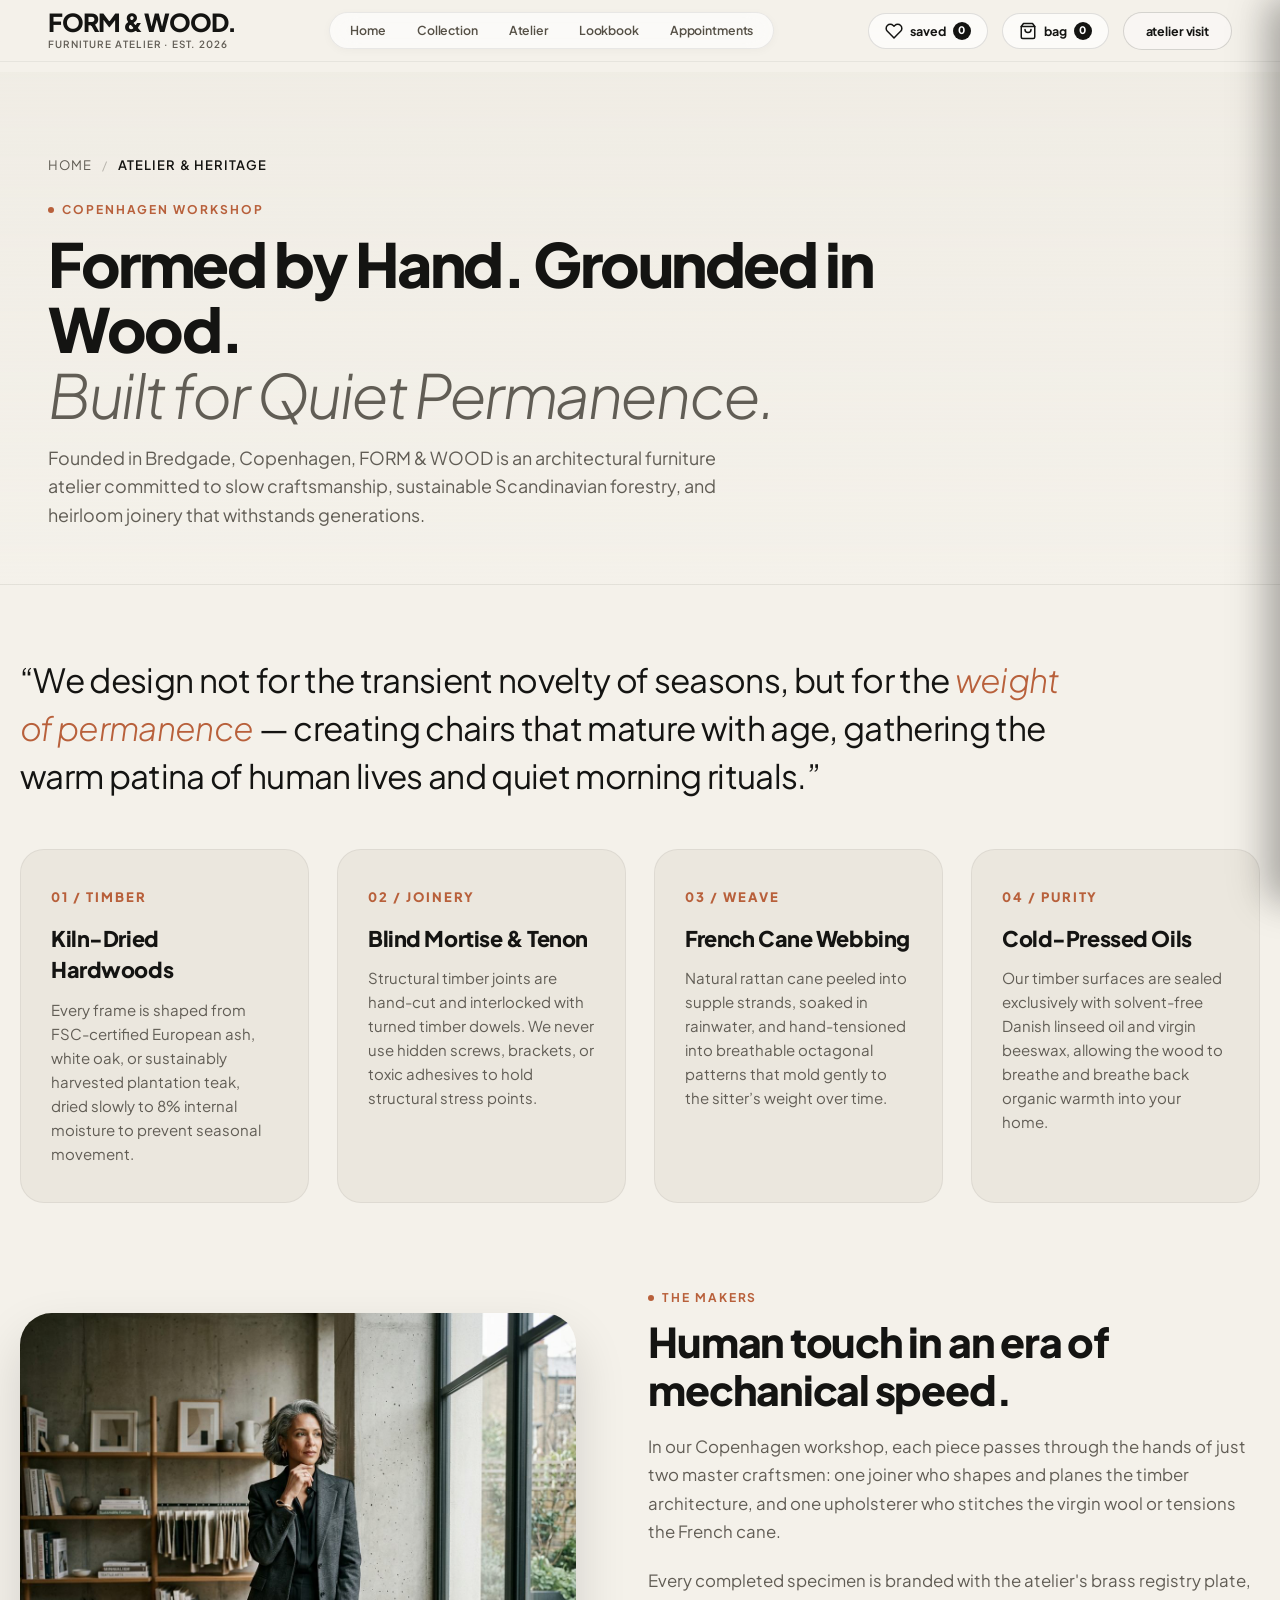
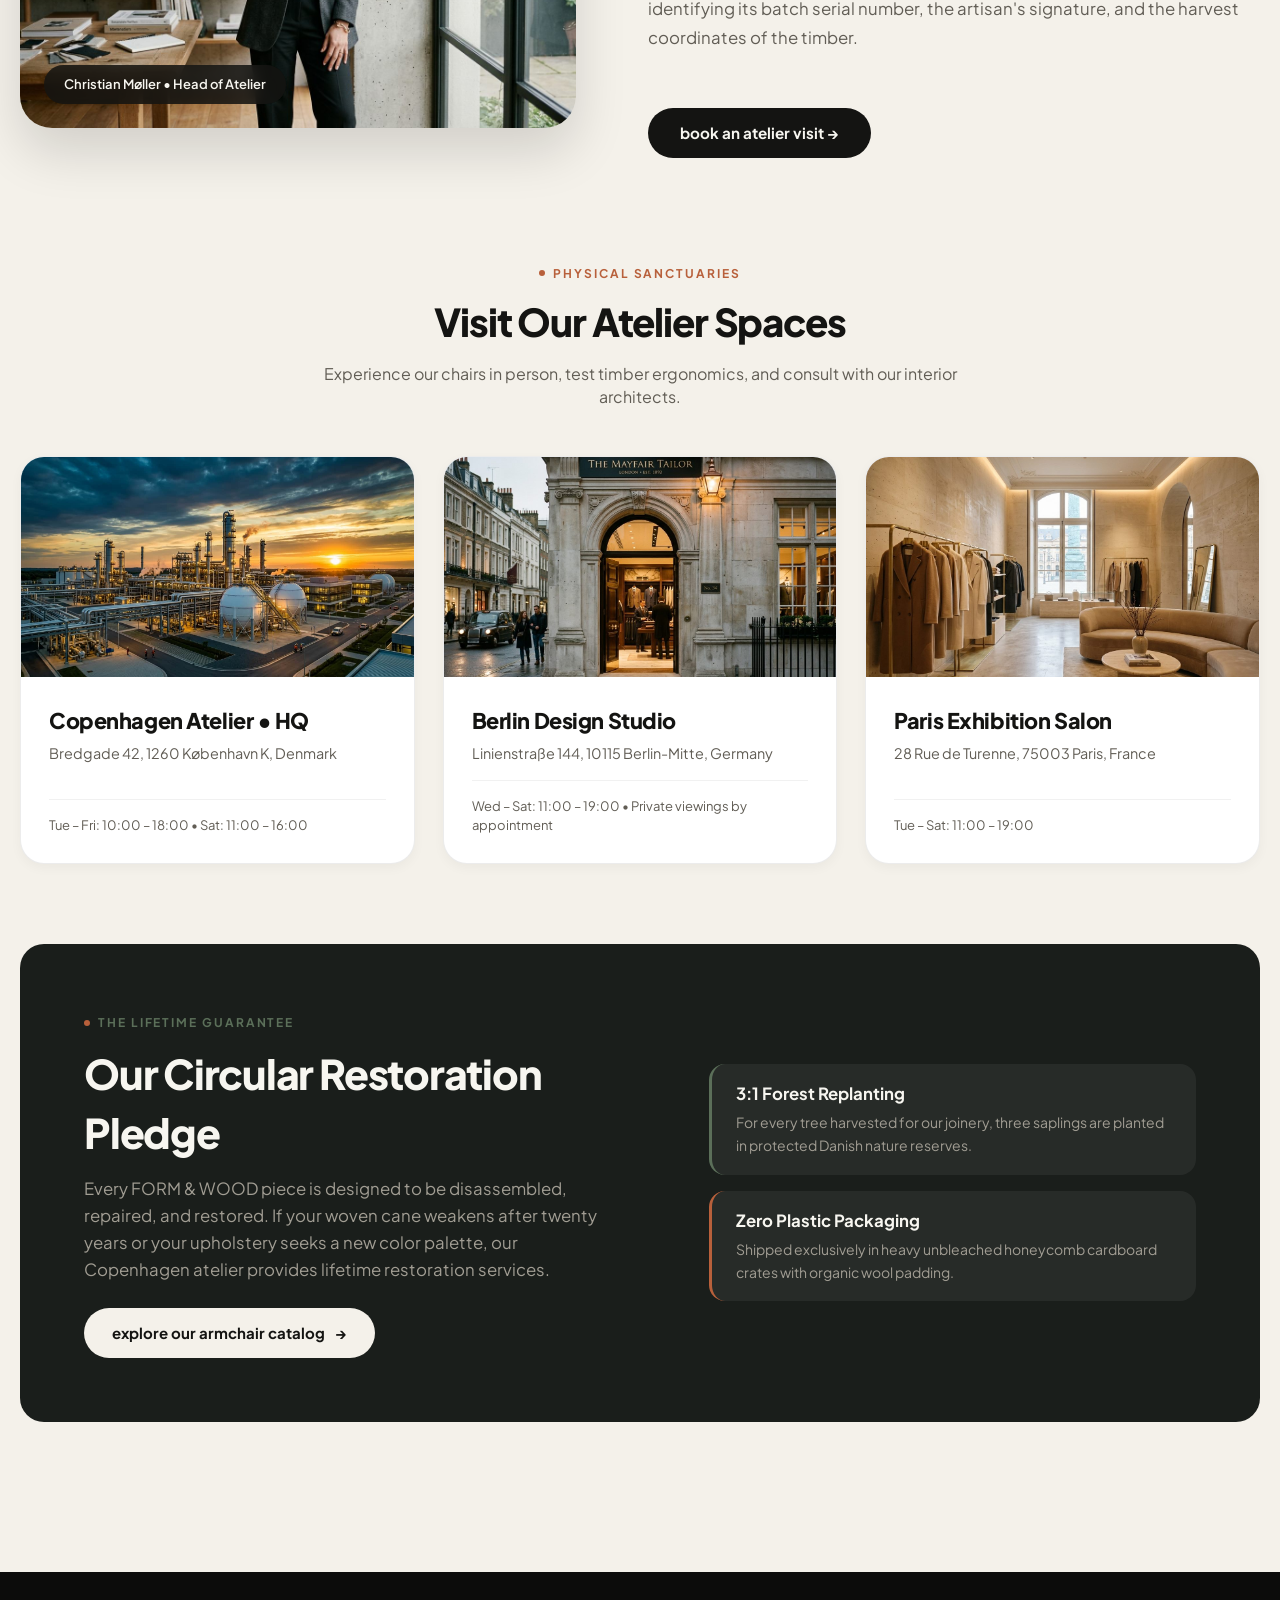
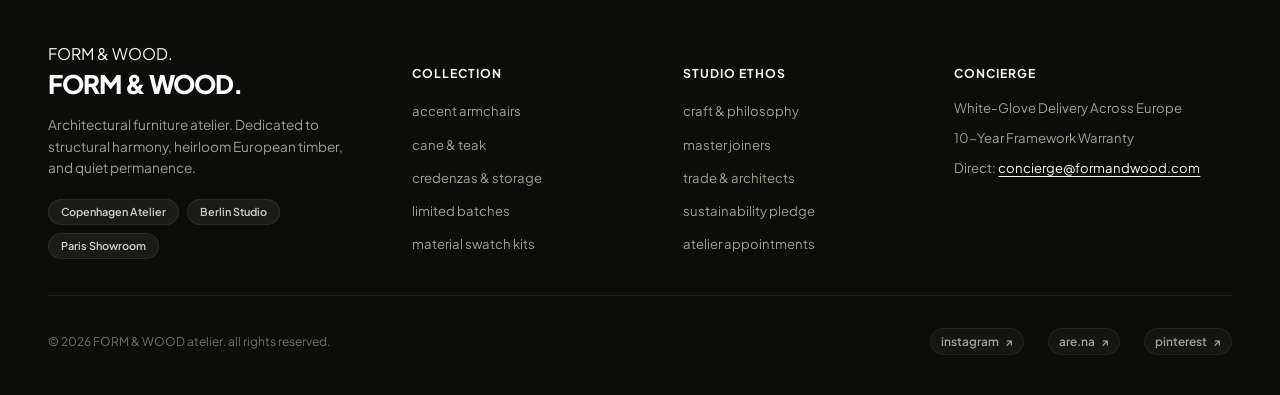
==== about.html @ 014d7651 "Build complete suite of luxury internal pages: Collection, Product detail, Atelier story, Appointmen" ====
<!DOCTYPE html>
<html lang="en">

<head>
    <meta charset="UTF-8">
    <meta name="viewport" content="width=device-width, initial-scale=1.0">
    <title>Our Atelier &amp; Craft Heritage — FORM &amp; WOOD Copenhagen</title>
    
    <meta name="title" content="Our Atelier &amp; Craft Heritage — FORM &amp; WOOD Copenhagen">
    <meta name="description"
        content="Discover the Copenhagen atelier of FORM &amp; WOOD. Heirloom-grade joinery, hand-woven French cane, and architectural seating designed for quiet permanence.">
    <link rel="canonical" href="https://formandwood.com/about.html">

    <!-- Google Fonts -->
    <link rel="preconnect" href="https://fonts.googleapis.com">
    <link rel="preconnect" href="https://fonts.gstatic.com" crossorigin>
    <link
        href="https://fonts.googleapis.com/css2?family=Plus+Jakarta+Sans:ital,wght@0,300;0,400;0,500;0,600;0,700;0,800;1,300;1,400;1,600;1,700;1,800&display=swap"
        rel="stylesheet">

    <!-- Brand Favicon -->
    <link rel="icon" type="image/svg+xml" href="assets/images/favicon.svg?v=2">

    <!-- Stylesheets -->
    <link rel="stylesheet" href="css/owl.carousel.min.css">
    <link rel="stylesheet" href="css/owl.theme.default.min.css">
    <link rel="stylesheet" href="css/style.css?v=5.3">
    <link rel="stylesheet" href="css/pages.css?v=1.0">
</head>

<body>

    <!-- 0. STICKY ATELIER NAVBAR -->
    <header class="site-header" id="header">
        <div class="container header-container">
            <nav class="navbar" aria-label="Main Navigation">
                <div class="nav-left">
                    <a href="index.html" class="brand-logo" aria-label="FORM & WOOD home">
                        <span class="logo-main">FORM &amp; WOOD.</span>
                        <span class="logo-sub">furniture atelier · est. 2026</span>
                    </a>
                </div>

                <ul class="nav-center-links" role="menubar" aria-label="Main navigation categories">
                    <li role="none"><a href="index.html" class="nav-link" role="menuitem">Home</a></li>
                    <li role="none"><a href="shop.html" class="nav-link" role="menuitem">Collection</a></li>
                    <li role="none"><a href="about.html" class="nav-link active" role="menuitem">Atelier</a></li>
                    <li role="none"><a href="index.html#vintage" class="nav-link" role="menuitem">Lookbook</a></li>
                    <li role="none"><a href="contact.html" class="nav-link" role="menuitem">Appointments</a></li>
                </ul>

                <div class="nav-actions">
                    <a href="wishlist.html" class="nav-bag-btn" id="openWishlistBtn" aria-label="Saved Wishlist" title="Saved Wishlist" style="text-decoration:none;">
                        <span class="bag-icon">
                            <svg width="18" height="18" viewBox="0 0 24 24" fill="none" stroke="currentColor"
                                stroke-width="2" stroke-linecap="round" stroke-linejoin="round">
                                <path d="M20.84 4.61a5.5 5.5 0 0 0-7.78 0L12 5.67l-1.06-1.06a5.5 5.5 0 0 0-7.78 7.78l1.06 1.06L12 21.23l7.78-7.78 1.06-1.06a5.5 5.5 0 0 0 0-7.78z"></path>
                            </svg>
                        </span>
                        <span class="bag-label">saved</span>
                        <span class="bag-count wishlist-count-badge" id="wishlistCountBadge">0</span>
                    </a>

                    <button type="button" class="nav-bag-btn" id="openCartBtn" aria-label="Open Shopping Bag">
                        <span class="bag-icon">
                            <svg width="18" height="18" viewBox="0 0 24 24" fill="none" stroke="currentColor"
                                stroke-width="2" stroke-linecap="round" stroke-linejoin="round">
                                <path d="M6 2L3 6v14a2 2 0 0 0 2 2h14a2 2 0 0 0 2-2V6l-3-4z"></path>
                                <line x1="3" y1="6" x2="21" y2="6"></line>
                                <path d="M16 10a4 4 0 0 1-8 0"></path>
                            </svg>
                        </span>
                        <span class="bag-label">bag</span>
                        <span class="bag-count" id="cartCountBadge">0</span>
                    </button>
                    <a href="contact.html" class="nav-contact-pill">atelier visit</a>
                    <button type="button" class="mobile-toggle" id="mobileMenuBtn" aria-label="Toggle navigation menu">
                        <span class="bar"></span>
                        <span class="bar"></span>
                    </button>
                </div>
            </nav>
        </div>
    </header>

    <!-- MOBILE NAVIGATION OVERLAY -->
    <div class="mobile-drawer" id="mobileDrawer">
        <div class="mobile-drawer-header">
            <span class="mobile-drawer-title">FORM &amp; WOOD.</span>
            <button type="button" class="drawer-close-btn" id="closeMobileMenuBtn" aria-label="Close menu">&times;</button>
        </div>
        <div class="mobile-drawer-body">
            <ul class="mobile-nav-list">
                <li><a href="index.html" class="mobile-nav-link">Home</a></li>
                <li><a href="shop.html" class="mobile-nav-link">The Collection</a></li>
                <li><a href="about.html" class="mobile-nav-link active">Atelier &amp; Heritage</a></li>
                <li><a href="index.html#vintage" class="mobile-nav-link">Lookbook</a></li>
                <li><a href="contact.html" class="mobile-nav-link">Appointments &amp; Concierge</a></li>
                <li><a href="cart.html" class="mobile-nav-link">Full Shopping Bag</a></li>
                <li><a href="wishlist.html" class="mobile-nav-link">Saved Pieces</a></li>
            </ul>
        </div>
    </div>

    <div class="drawer-backdrop" id="drawerBackdrop"></div>

    <!-- MAIN ABOUT CONTENT -->
    <main>
        <!-- PAGE HERO -->
        <section class="page-hero">
            <div class="container">
                <nav class="breadcrumbs" aria-label="Breadcrumb">
                    <a href="index.html">Home</a>
                    <span class="sep">/</span>
                    <span class="current">Atelier &amp; Heritage</span>
                </nav>
                <span class="page-eyebrow">Copenhagen Workshop</span>
                <h1 class="page-title">Formed by Hand. Grounded in Wood.<br><em>Built for Quiet Permanence.</em></h1>
                <p class="page-subtitle">
                    Founded in Bredgade, Copenhagen, FORM &amp; WOOD is an architectural furniture atelier committed to slow craftsmanship, sustainable Scandinavian forestry, and heirloom joinery that withstands generations.
                </p>
            </div>
        </section>

        <!-- MANIFESTO & 4 PILLARS -->
        <section class="about-manifesto-section container">
            <p class="manifesto-lead">
                &ldquo;We design not for the transient novelty of seasons, but for the <em>weight of permanence</em> &mdash; creating chairs that mature with age, gathering the warm patina of human lives and quiet morning rituals.&rdquo;
            </p>

            <div class="pillars-grid">
                <!-- Pillar 1 -->
                <div class="pillar-card">
                    <div class="pillar-number">01 / TIMBER</div>
                    <h3 class="pillar-title">Kiln-Dried Hardwoods</h3>
                    <p class="pillar-desc">
                        Every frame is shaped from FSC-certified European ash, white oak, or sustainably harvested plantation teak, dried slowly to 8% internal moisture to prevent seasonal movement.
                    </p>
                </div>

                <!-- Pillar 2 -->
                <div class="pillar-card">
                    <div class="pillar-number">02 / JOINERY</div>
                    <h3 class="pillar-title">Blind Mortise &amp; Tenon</h3>
                    <p class="pillar-desc">
                        Structural timber joints are hand-cut and interlocked with turned timber dowels. We never use hidden screws, brackets, or toxic adhesives to hold structural stress points.
                    </p>
                </div>

                <!-- Pillar 3 -->
                <div class="pillar-card">
                    <div class="pillar-number">03 / WEAVE</div>
                    <h3 class="pillar-title">French Cane Webbing</h3>
                    <p class="pillar-desc">
                        Natural rattan cane peeled into supple strands, soaked in rainwater, and hand-tensioned into breathable octagonal patterns that mold gently to the sitter’s weight over time.
                    </p>
                </div>

                <!-- Pillar 4 -->
                <div class="pillar-card">
                    <div class="pillar-number">04 / PURITY</div>
                    <h3 class="pillar-title">Cold-Pressed Oils</h3>
                    <p class="pillar-desc">
                        Our timber surfaces are sealed exclusively with solvent-free Danish linseed oil and virgin beeswax, allowing the wood to breathe and breathe back organic warmth into your home.
                    </p>
                </div>
            </div>

            <!-- ARTISAN STORY SPLIT -->
            <div class="artisan-split-section">
                <div class="artisan-media-frame">
                    <img src="assets/images/founder_portrait.jpg" alt="Master artisan examining teak armchair frame" class="artisan-img">
                    <span class="artisan-badge">Christian Møller &bull; Head of Atelier</span>
                </div>
                <div>
                    <span class="page-eyebrow">The Makers</span>
                    <h2 style="font-size: clamp(2rem, 3.2vw, 2.75rem); font-weight: 800; letter-spacing: -0.03em; margin-bottom: 20px; line-height: 1.15;">
                        Human touch in an era of mechanical speed.
                    </h2>
                    <p style="font-size: 1.05rem; line-height: 1.7; color: var(--text-muted); margin-bottom: 20px;">
                        In our Copenhagen workshop, each piece passes through the hands of just two master craftsmen: one joiner who shapes and planes the timber architecture, and one upholsterer who stitches the virgin wool or tensions the French cane.
                    </p>
                    <p style="font-size: 1.05rem; line-height: 1.7; color: var(--text-muted); margin-bottom: 32px;">
                        Every completed specimen is branded with the atelier's brass registry plate, identifying its batch serial number, the artisan's signature, and the harvest coordinates of the timber.
                    </p>
                    <a href="contact.html" class="btn-proceed-checkout" style="display:inline-block; width:auto; padding: 14px 32px;">
                        book an atelier visit &rarr;
                    </a>
                </div>
            </div>

            <!-- SHOWROOMS & STUDIOS -->
            <div style="margin-top: 100px;">
                <div style="text-align: center; max-width: 640px; margin: 0 auto 48px;">
                    <span class="page-eyebrow">Physical Sanctuaries</span>
                    <h2 style="font-size: clamp(2rem, 3vw, 2.6rem); font-weight: 800; letter-spacing: -0.03em; margin-bottom: 12px;">Visit Our Atelier Spaces</h2>
                    <p style="color: var(--text-muted); font-size: 1rem;">Experience our chairs in person, test timber ergonomics, and consult with our interior architects.</p>
                </div>

                <div class="showrooms-grid">
                    <!-- Studio 1: Copenhagen -->
                    <div class="showroom-card">
                        <div class="showroom-img-wrap">
                            <img src="assets/images/about-hero.jpg" alt="Copenhagen Atelier" class="showroom-img">
                        </div>
                        <div class="showroom-body">
                            <h3 class="showroom-city">Copenhagen Atelier &bull; HQ</h3>
                            <p class="showroom-address">Bredgade 42, 1260 København K, Denmark</p>
                            <p class="showroom-hours">Tue &ndash; Fri: 10:00 &ndash; 18:00 &bull; Sat: 11:00 &ndash; 16:00</p>
                        </div>
                    </div>

                    <!-- Studio 2: Berlin -->
                    <div class="showroom-card">
                        <div class="showroom-img-wrap">
                            <img src="assets/images/boutique_london.jpg" alt="Berlin Design Studio" class="showroom-img">
                        </div>
                        <div class="showroom-body">
                            <h3 class="showroom-city">Berlin Design Studio</h3>
                            <p class="showroom-address">Linienstraße 144, 10115 Berlin-Mitte, Germany</p>
                            <p class="showroom-hours">Wed &ndash; Sat: 11:00 &ndash; 19:00 &bull; Private viewings by appointment</p>
                        </div>
                    </div>

                    <!-- Studio 3: Paris -->
                    <div class="showroom-card">
                        <div class="showroom-img-wrap">
                            <img src="assets/images/boutique_paris.jpg" alt="Paris Showroom" class="showroom-img">
                        </div>
                        <div class="showroom-body">
                            <h3 class="showroom-city">Paris Exhibition Salon</h3>
                            <p class="showroom-address">28 Rue de Turenne, 75003 Paris, France</p>
                            <p class="showroom-hours">Tue &ndash; Sat: 11:00 &ndash; 19:00</p>
                        </div>
                    </div>
                </div>
            </div>

            <!-- SUSTAINABILITY MANIFESTO BANNER -->
            <div class="swatch-promo-banner" style="background: #1a1e1b; margin-top: 80px;">
                <div class="swatch-promo-content">
                    <span class="page-eyebrow" style="color: var(--accent-sage);">The Lifetime Guarantee</span>
                    <h3>Our Circular Restoration Pledge</h3>
                    <p>
                        Every FORM &amp; WOOD piece is designed to be disassembled, repaired, and restored. If your woven cane weakens after twenty years or your upholstery seeks a new color palette, our Copenhagen atelier provides lifetime restoration services.
                    </p>
                    <a href="shop.html" class="btn-swatch-order">
                        <span>explore our armchair catalog</span>
                        <span>&rarr;</span>
                    </a>
                </div>
                <div style="display: flex; flex-direction: column; gap: 16px;">
                    <div style="background: rgba(255,255,255,0.06); padding: 18px 24px; border-radius: var(--radius-md); border-left: 3px solid var(--accent-sage);">
                        <strong style="display:block; margin-bottom: 4px; font-size: 1.05rem;">3:1 Forest Replanting</strong>
                        <span style="color: var(--text-light-muted); font-size: 0.875rem;">For every tree harvested for our joinery, three saplings are planted in protected Danish nature reserves.</span>
                    </div>
                    <div style="background: rgba(255,255,255,0.06); padding: 18px 24px; border-radius: var(--radius-md); border-left: 3px solid var(--accent-terracotta);">
                        <strong style="display:block; margin-bottom: 4px; font-size: 1.05rem;">Zero Plastic Packaging</strong>
                        <span style="color: var(--text-light-muted); font-size: 0.875rem;">Shipped exclusively in heavy unbleached honeycomb cardboard crates with organic wool padding.</span>
                    </div>
                </div>
            </div>
        </section>
    </main>

    <!-- FOOTER -->
    <footer class="site-footer">
        <div class="container">
            <div class="footer-huge-watermark" aria-hidden="true">
                FORM &amp; WOOD.
            </div>

            <div class="footer-nav-grid">
                <div class="footer-brand-col">
                    <a href="index.html" class="footer-logo">FORM &amp; WOOD.</a>
                    <p class="footer-tagline">
                        Architectural furniture atelier. Dedicated to structural harmony, heirloom European timber, and quiet permanence.
                    </p>
                    <div class="footer-locations">
                        <span class="location-pill">Copenhagen Atelier</span>
                        <span class="location-pill">Berlin Studio</span>
                        <span class="location-pill">Paris Showroom</span>
                    </div>
                </div>

                <div class="footer-col">
                    <h4 class="footer-col-title">collection</h4>
                    <ul class="footer-links-list">
                        <li><a href="shop.html" class="footer-link">accent armchairs</a></li>
                        <li><a href="shop.html?filter=cane" class="footer-link">cane &amp; teak</a></li>
                        <li><a href="shop.html?filter=storage" class="footer-link">credenzas &amp; storage</a></li>
                        <li><a href="shop.html?filter=limited" class="footer-link">limited batches</a></li>
                        <li><a href="contact.html?type=swatch" class="footer-link">material swatch kits</a></li>
                    </ul>
                </div>

                <div class="footer-col">
                    <h4 class="footer-col-title">studio ethos</h4>
                    <ul class="footer-links-list">
                        <li><a href="about.html" class="footer-link">craft &amp; philosophy</a></li>
                        <li><a href="about.html#artisans" class="footer-link">master joiners</a></li>
                        <li><a href="contact.html" class="footer-link">trade &amp; architects</a></li>
                        <li><a href="about.html#sustainability" class="footer-link">sustainability pledge</a></li>
                        <li><a href="contact.html" class="footer-link">atelier appointments</a></li>
                    </ul>
                </div>

                <div class="footer-col">
                    <h4 class="footer-col-title">concierge</h4>
                    <ul class="footer-links-list">
                        <li class="footer-contact-item">White-Glove Delivery Across Europe</li>
                        <li class="footer-contact-item">10-Year Framework Warranty</li>
                        <li class="footer-contact-item">
                            Direct: <a href="mailto:concierge@formandwood.com" class="footer-contact-link">concierge@formandwood.com</a>
                        </li>
                    </ul>
                </div>
            </div>

            <div class="footer-bottom-row">
                <span class="footer-copy">
                    &copy; 2026 FORM &amp; WOOD atelier. all rights reserved.
                </span>
                <ul class="footer-social-links">
                    <li><a href="https://instagram.com" target="_blank" rel="noopener noreferrer" class="social-link"><span>instagram</span> &nearr;</a></li>
                    <li><a href="https://are.na" target="_blank" rel="noopener noreferrer" class="social-link"><span>are.na</span> &nearr;</a></li>
                    <li><a href="https://pinterest.com" target="_blank" rel="noopener noreferrer" class="social-link"><span>pinterest</span> &nearr;</a></li>
                </ul>
            </div>
        </div>
    </footer>

    <!-- SLIDE-OUT CART DRAWER -->
    <aside class="cart-drawer" id="cartDrawer" aria-label="Shopping Bag">
        <div class="cart-drawer-header">
            <div class="cart-drawer-title-wrap">
                <span class="cart-drawer-title">atelier bag</span>
                <span class="cart-drawer-count" id="cartDrawerItemCount">(0 items)</span>
            </div>
            <button type="button" class="cart-close-btn" id="closeCartBtn" aria-label="Close cart">&times;</button>
        </div>

        <div class="cart-items-wrap">
            <div class="cart-items" id="cartItemsContainer"></div>
        </div>

        <div class="cart-drawer-footer" id="cartDrawerFooter" style="display: none;">
            <div class="cart-subtotal-row">
                <span>subtotal</span>
                <span class="cart-subtotal-price" id="cartSubtotalPrice">&euro;0</span>
            </div>
            <p class="cart-shipping-notice">inclusive of white-glove packaging &bull; vat included</p>
            <div style="display: flex; gap: 10px; margin-top: 14px;">
                <a href="cart.html" class="btn-shop-empty" style="flex:1; text-align:center; padding: 14px; text-decoration:none; background:rgba(20,20,18,0.06); color:var(--text-dark); border-radius:var(--radius-pill); font-weight:700;">view bag</a>
                <button type="button" class="btn-checkout" id="checkoutBtn" style="flex:1.8;">proceed to checkout &rarr;</button>
            </div>
        </div>
    </aside>

    <!-- TOAST NOTIFICATION CONTAINER -->
    <div class="toast-container" id="toastContainer" aria-live="polite"></div>

    <!-- Scripts -->
    <script src="js/jquery.min.js"></script>
    <script src="js/app.js?v=4.0"></script>
</body>

</html>
---- css/style.css ----
@import url('https://fonts.googleapis.com/css2?family=Plus+Jakarta+Sans:ital,wght@0,300;0,400;0,500;0,600;0,700;0,800;1,300;1,400;1,600;1,700;1,800&display=swap');

:root {
  /* Editorial Atelier Palette */
  --bg-cream: #f4f1ea;
  --bg-cream-subtle: #eae6dd;
  --bg-cream-card: #ebe7de;
  --bg-card: #dfdbd1;
  --bg-card-hover: #d5d0c4;
  --bg-dark: #141412;
  --bg-dark-card: #1e1e1b;
  --bg-footer: #0c0c0b;
  
  --text-dark: #141412;
  --text-muted: #615d55;
  --text-light: #f7f6f0;
  --text-light-muted: #a19d93;

  --accent-terracotta: #b8603b;
  --accent-sage: #5b6f59;
  --accent-amber: #e0987a;
  --accent-stripes: #544f43;

  --font-main: 'Plus Jakarta Sans', -apple-system, BlinkMacSystemFont, 'Segoe UI', Roboto, sans-serif;
  --font-editorial: var(--font-main);
  --font-display: var(--font-main);

  --radius-pill: 999px;
  --radius-xl: 32px;
  --radius-lg: 24px;
  --radius-md: 16px;
  --radius-sm: 10px;

  --shadow-sm: 0 4px 12px rgba(0, 0, 0, 0.04);
  --shadow-md: 0 12px 28px rgba(0, 0, 0, 0.08);
  --shadow-lg: 0 24px 52px rgba(0, 0, 0, 0.14);
  --shadow-dark: 0 24px 60px rgba(0, 0, 0, 0.6);

  --transition: all 0.35s cubic-bezier(0.2, 0.8, 0.2, 1);
  --transition-fast: all 0.2s ease;
  --container-max-width: 1240px;
}

* {
  box-sizing: border-box;
  margin: 0;
  padding: 0;
}

html {
  scroll-behavior: smooth;
  font-size: 16px;
  background-color: var(--bg-cream);
  overflow-x: hidden;
}

body {
  background-color: var(--bg-cream);
  font-family: var(--font-main);
  color: var(--text-dark);
  line-height: 1.45;
  width: 100%;
  overflow-x: clip;
  padding-top: clamp(62px, 8vh, 74px);
  -webkit-font-smoothing: antialiased;
  -moz-osx-font-smoothing: grayscale;
}

section[id],
main,
div[id] {
  scroll-margin-top: clamp(72px, 9vh, 92px);
}

em {
  font-family: inherit;
  font-style: italic;
  font-weight: inherit;
}

/* =========================================
   CONTAINER
========================================= */
.container {
  width: 100%;
  max-width: var(--container-max-width);
  margin-left: auto;
  margin-right: auto;
  padding-left: clamp(16px, 3.5vw, 28px);
  padding-right: clamp(16px, 3.5vw, 28px);
}

/* =========================================
   0. FIXED ATELIER NAVBAR
========================================= */
.site-header {
  position: fixed;
  top: 0;
  left: 0;
  right: 0;
  width: 100%;
  z-index: 120;
  background: rgba(244, 241, 234, 0.88);
  backdrop-filter: blur(16px);
  -webkit-backdrop-filter: blur(16px);
  border-bottom: 1px solid rgba(20, 20, 18, 0.06);
  transition: all 0.3s cubic-bezier(0.2, 0.8, 0.2, 1);
}

.site-header.scrolled {
  background: rgba(247, 244, 238, 0.96);
  backdrop-filter: blur(20px);
  -webkit-backdrop-filter: blur(20px);
  border-bottom: 1px solid rgba(20, 20, 18, 0.1);
  box-shadow: 0 10px 30px rgba(20, 20, 18, 0.08);
}

.site-header.scrolled .header-container {
  padding-top: 7px;
  padding-bottom: 7px;
}

.header-container {
  padding-top: 10px;
  padding-bottom: 10px;
  transition: padding 0.3s ease;
}

.navbar {
  display: flex;
  justify-content: space-between;
  align-items: center;
}

.nav-left {
  display: flex;
  align-items: center;
}

.brand-logo {
  display: flex;
  flex-direction: column;
  text-decoration: none;
  color: var(--text-dark);
}

.logo-main {
  font-size: 1.55rem;
  font-weight: 800;
  letter-spacing: -0.05em;
  line-height: 1;
}

.logo-sub {
  font-size: 0.62rem;
  font-weight: 600;
  text-transform: uppercase;
  letter-spacing: 0.12em;
  color: var(--text-muted);
  margin-top: 2px;
}

.nav-center-links {
  display: flex;
  align-items: center;
  gap: 3px;
  list-style: none;
  background: rgba(255, 255, 255, 0.65);
  backdrop-filter: blur(14px);
  -webkit-backdrop-filter: blur(14px);
  border: 1px solid rgba(20, 20, 18, 0.08);
  border-radius: var(--radius-pill);
  padding: 4px 6px;
  box-shadow: 0 2px 10px rgba(20, 20, 18, 0.03);
  transition: all 0.3s ease;
}

.site-header.scrolled .nav-center-links {
  background: rgba(255, 255, 255, 0.85);
  border-color: rgba(20, 20, 18, 0.12);
  box-shadow: 0 4px 16px rgba(20, 20, 18, 0.05);
}

.nav-link {
  font-size: 0.77rem;
  font-weight: 600;
  color: #555046;
  text-decoration: none;
  letter-spacing: -0.01em;
  padding: 6px 14px;
  border-radius: var(--radius-pill);
  transition: all 0.22s cubic-bezier(0.2, 0.8, 0.2, 1);
  display: inline-block;
  line-height: 1.25;
  white-space: nowrap;
}

.nav-link:hover {
  color: #171614;
  background: rgba(20, 20, 18, 0.05);
}

.nav-link.active {
  color: #171614;
  background: #ffffff;
  box-shadow: 0 2px 8px rgba(20, 20, 18, 0.07);
  font-weight: 700;
}

.nav-actions {
  display: flex;
  align-items: center;
  gap: 14px;
}

.nav-bag-btn {
  display: inline-flex;
  align-items: center;
  gap: 7px;
  padding: 8px 16px;
  background: rgba(255, 255, 255, 0.65);
  border: 1px solid rgba(20, 20, 18, 0.12);
  border-radius: var(--radius-pill);
  font-family: inherit;
  font-size: 0.78rem;
  font-weight: 700;
  color: var(--text-dark);
  cursor: pointer;
  transition: var(--transition-fast);
}

.nav-bag-btn:hover {
  background: #ffffff;
  border-color: var(--text-dark);
  transform: translateY(-1px);
}

.bag-icon {
  display: flex;
  align-items: center;
}

.bag-count {
  background-color: var(--text-dark);
  color: #ffffff;
  font-size: 0.65rem;
  font-weight: 800;
  width: 18px;
  height: 18px;
  border-radius: 50%;
  display: inline-flex;
  align-items: center;
  justify-content: center;
  text-align: center;
  line-height: 1;
  padding-bottom: 1px; /* Optical balance for Plus Jakarta Sans font baseline */
  box-sizing: border-box;
}

.nav-contact-pill {
  font-size: 0.78rem;
  font-weight: 700;
  color: var(--text-dark);
  text-decoration: none;
  letter-spacing: -0.01em;
  padding: 9px 22px;
  border-radius: var(--radius-pill);
  border: 1px solid rgba(20, 20, 18, 0.16);
  background-color: rgba(255, 255, 255, 0.4);
  transition: var(--transition);
}

.nav-contact-pill:hover {
  background-color: var(--text-dark);
  color: #ffffff;
  border-color: var(--text-dark);
  transform: translateY(-1px);
  box-shadow: 0 4px 12px rgba(0, 0, 0, 0.1);
}

.mobile-toggle {
  display: none;
  flex-direction: column;
  justify-content: center;
  gap: 5px;
  width: 38px;
  height: 38px;
  background: transparent;
  border: 1px solid rgba(20, 20, 18, 0.15);
  border-radius: 50%;
  padding: 9px;
  cursor: pointer;
}

.mobile-toggle .bar {
  display: block;
  width: 100%;
  height: 2px;
  background-color: var(--text-dark);
  border-radius: 2px;
  transition: var(--transition-fast);
}

/* =========================================
   MOBILE DRAWER & BACKDROP
========================================= */
.drawer-backdrop {
  position: fixed;
  inset: 0;
  background: rgba(12, 12, 11, 0.58);
  -webkit-backdrop-filter: blur(4px);
  backdrop-filter: blur(4px);
  z-index: 190;
  opacity: 0;
  pointer-events: none;
  transition: opacity 0.3s ease;
  transform: translateZ(0);
}

@media (max-width: 992px) {
  .drawer-backdrop {
    /* Prevents Chromium mobile edge-mirroring reflection bug */
    -webkit-backdrop-filter: none;
    backdrop-filter: none;
    background: rgba(12, 12, 11, 0.65);
  }
}

.drawer-backdrop.active {
  opacity: 1;
  pointer-events: auto;
}

.mobile-drawer {
  position: fixed;
  top: 0;
  right: 0;
  width: min(320px, 86vw);
  height: 100%;
  background: var(--bg-cream);
  z-index: 200;
  padding: 32px 28px;
  display: flex;
  flex-direction: column;
  justify-content: space-between;
  box-shadow: -10px 0 30px rgba(0, 0, 0, 0.15);
  transform: translateX(100%);
  transition: transform 0.4s cubic-bezier(0.2, 0.8, 0.2, 1);
}

.mobile-drawer.open {
  transform: translateX(0);
}

.mobile-drawer-header {
  display: flex;
  justify-content: space-between;
  align-items: center;
  margin-bottom: 32px;
}

.mobile-drawer-title {
  font-size: 1.4rem;
  font-weight: 800;
  letter-spacing: -0.04em;
}

.drawer-close-btn {
  background: none;
  border: none;
  font-size: 2rem;
  line-height: 1;
  cursor: pointer;
  color: var(--text-dark);
}

.mobile-nav-list {
  list-style: none;
  display: flex;
  flex-direction: column;
  gap: 18px;
}

.mobile-nav-link {
  font-size: 1.15rem;
  font-weight: 700;
  color: var(--text-dark);
  text-decoration: none;
  letter-spacing: -0.02em;
}

.mobile-drawer-footer {
  font-size: 0.76rem;
  color: var(--text-muted);
  display: flex;
  flex-direction: column;
  gap: 6px;
  border-top: 1px solid rgba(20, 20, 18, 0.1);
  padding-top: 20px;
}

.mobile-drawer-footer a {
  color: var(--text-dark);
  font-weight: 600;
  text-decoration: none;
}

/* =========================================
/* =========================================
   1. HERO SECTION (EDITORIAL ATELIER WORKSHOP)
========================================= */
.hero-section {
  background-color: var(--bg-cream);
  width: 100%;
  min-height: calc(100vh - 60px);
  min-height: calc(100dvh - 60px);
  display: flex;
  flex-direction: column;
  justify-content: center;
  padding-top: clamp(16px, 2.5vh, 36px);
  padding-bottom: clamp(20px, 3vh, 40px);
  position: relative;
  overflow: hidden;
  box-sizing: border-box;
}

.hero-section > .container {
  width: 100%;
  position: relative;
  display: flex;
  flex-direction: column;
}

/* Background Giant Typography Layer */
.hero-editorial-brand {
  width: 100%;
  position: relative;
  z-index: 1;
  user-select: none;
  display: flex;
  flex-direction: column;
}

.hero-giant-word {
  font-family: var(--font-main);
  font-size: clamp(3.8rem, 11.5vw, 10.4rem);
  letter-spacing: -0.055em;
  line-height: 0.88;
  color: #141412;
  margin: 0;
  padding: 0;
  white-space: nowrap;
  text-transform: uppercase;
}

.hero-giant-word .brand-light {
  font-weight: 700;
  color: #141412;
  letter-spacing: -0.045em;
}

.hero-giant-word .brand-amp {
  font-weight: 700;
  color: #141412;
  font-size: 0.88em;
  letter-spacing: -0.02em;
}

.hero-giant-word .brand-bold {
  font-weight: 800;
  color: #141412;
  letter-spacing: -0.055em;
}

.hero-giant-sub {
  font-family: var(--font-main);
  font-size: clamp(0.95rem, 1.8vw, 1.75rem);
  font-weight: 600;
  letter-spacing: -0.02em;
  color: #1a1916;
  align-self: flex-end;
  text-align: right;
  line-height: 1;
  margin-top: clamp(4px, 0.9vw, 10px);
  margin-right: clamp(14px, 3.5vw, 56px);
}

/* Foreground Stage Composition */
.hero-editorial-stage {
  position: relative;
  width: 100%;
  z-index: 2;
  margin-top: clamp(-70px, -7vw, -125px);
  display: flex;
  justify-content: space-between;
  align-items: flex-end;
  gap: clamp(16px, 2.5vw, 36px);
}

/* Left Column: Manifesto Copy & Primary Catalog Pill CTA */
.hero-manifesto-col {
  flex: 0 0 clamp(260px, 26vw, 330px);
  display: flex;
  flex-direction: column;
  gap: clamp(14px, 2vh, 22px);
  align-items: flex-start;
  z-index: 4;
  padding-bottom: 0;
}

.hero-manifesto-badge {
  display: inline-flex;
  align-items: center;
  gap: 8px;
  background: rgba(20, 20, 18, 0.05);
  border: 1px solid rgba(20, 20, 18, 0.08);
  padding: 5px 12px;
  border-radius: var(--radius-pill);
  font-size: 0.68rem;
  font-weight: 700;
  letter-spacing: 0.08em;
  text-transform: uppercase;
  color: #4a4539;
}

.hero-manifesto-badge .badge-dot {
  width: 6px;
  height: 6px;
  border-radius: 50%;
  background-color: var(--accent-terracotta);
}

.hero-manifesto-text {
  font-size: clamp(0.85rem, 0.98vw, 0.94rem);
  line-height: 1.62;
  color: #38342c;
  font-weight: 500;
  letter-spacing: -0.01em;
}

.hero-cta-row {
  display: flex;
  align-items: center;
  gap: 12px;
  flex-wrap: wrap;
}

.hero-pill-cta {
  background-color: #171614;
  color: #ffffff;
  padding: 13px 30px;
  border-radius: var(--radius-pill);
  font-size: 0.84rem;
  font-weight: 700;
  letter-spacing: -0.01em;
  text-decoration: none;
  display: inline-flex;
  align-items: center;
  gap: 8px;
  justify-content: center;
  transition: var(--transition);
  box-shadow: 0 10px 24px rgba(23, 22, 20, 0.18);
}

.hero-pill-cta .cta-arrow {
  transition: transform 0.25s ease;
}

.hero-pill-cta:hover {
  background-color: #2b2a26;
  color: #ffffff;
  transform: translateY(-2px);
  box-shadow: 0 16px 32px rgba(23, 22, 20, 0.28);
}

.hero-pill-cta:hover .cta-arrow {
  transform: translateX(4px);
}

/* Creative Blueprint Mode Toggle Button */
.hero-blueprint-toggle {
  background: rgba(255, 255, 255, 0.85);
  backdrop-filter: blur(12px);
  -webkit-backdrop-filter: blur(12px);
  border: 1px solid rgba(20, 20, 18, 0.12);
  border-radius: var(--radius-pill);
  padding: 11px 18px;
  display: inline-flex;
  align-items: center;
  gap: 8px;
  font-family: var(--font-main);
  font-size: 0.78rem;
  font-weight: 700;
  letter-spacing: -0.01em;
  color: #2b2823;
  cursor: pointer;
  transition: all 0.25s cubic-bezier(0.2, 0.8, 0.2, 1);
  user-select: none;
}

.hero-blueprint-toggle .spec-icon {
  stroke: var(--accent-terracotta);
  transition: transform 0.3s ease;
}

.hero-blueprint-toggle:hover {
  background: #ffffff;
  color: #141412;
  border-color: #141412;
  transform: translateY(-2px);
  box-shadow: 0 8px 20px rgba(0, 0, 0, 0.08);
}

.hero-blueprint-toggle:hover .spec-icon {
  transform: rotate(45deg);
}

.hero-blueprint-toggle.active {
  background: #171614;
  color: #ffffff;
  border-color: #171614;
  box-shadow: 0 10px 24px rgba(23, 22, 20, 0.22);
}

.hero-blueprint-toggle.active .spec-icon {
  stroke: #dcb065;
  transform: rotate(45deg);
}

/* Center Column: Focal Chair Stage Overlapping Giant Headline */
.hero-chair-stage {
  flex: 1 1 auto;
  max-width: clamp(460px, 47vw, 640px);
  display: flex;
  flex-direction: column;
  align-items: center;
  position: relative;
  z-index: 5;
  margin: 0 auto;
  margin-bottom: 0;
}

/* Interactive 3D Canvas / Frame */
.hero-chair-canvas {
  position: relative;
  display: flex;
  align-items: center;
  justify-content: center;
  width: 100%;
  transform-style: preserve-3d;
  transition: transform 0.25s cubic-bezier(0.2, 0.8, 0.2, 1);
  will-change: transform;
}

.hero-featured-image {
  width: 100%;
  height: auto;
  max-height: clamp(390px, 58vh, 570px);
  object-fit: contain;
  display: block;
  position: relative;
  z-index: 2;
  transition: transform 0.6s cubic-bezier(0.2, 0.8, 0.2, 1);
  filter: drop-shadow(0 26px 32px rgba(18, 15, 11, 0.22)) drop-shadow(0 8px 12px rgba(18, 15, 11, 0.12)) contrast(1.02);
}

.hero-chair-canvas:hover .hero-featured-image {
  transform: scale(1.015) translateY(-3px);
}

/* Chair finish tonal transitions */
.hero-featured-image.finish-teak {
  filter: drop-shadow(0 26px 32px rgba(18, 15, 11, 0.22)) drop-shadow(0 8px 12px rgba(18, 15, 11, 0.12)) contrast(1.02);
}

.hero-featured-image.finish-walnut {
  filter: drop-shadow(0 26px 32px rgba(18, 15, 11, 0.24)) drop-shadow(0 8px 12px rgba(18, 15, 11, 0.14)) sepia(0.24) hue-rotate(-12deg) brightness(0.9) contrast(1.1);
}

.hero-featured-image.finish-oak {
  filter: drop-shadow(0 26px 32px rgba(18, 15, 11, 0.22)) drop-shadow(0 8px 12px rgba(18, 15, 11, 0.12)) brightness(1.08) saturate(0.88) sepia(0.08) contrast(1.03);
}

/* Creative Feature 1: Craft Anatomy Hotspots */
.hero-hotspots-layer {
  position: absolute;
  top: 0;
  left: 0;
  width: 100%;
  height: 100%;
  pointer-events: none;
  z-index: 10;
  transition: opacity 0.35s ease, visibility 0.35s ease;
}

.hero-hotspot {
  position: absolute;
  pointer-events: auto;
  cursor: pointer;
  z-index: 12;
  transform: translate(-50%, -50%);
  outline: none;
}

.hotspot-backrest {
  top: 26%;
  left: 45%;
}

.hotspot-armrest {
  top: 50%;
  left: 65%;
}

.hotspot-leg {
  top: 72%;
  left: 31%;
}

.hotspot-dot {
  width: 26px;
  height: 26px;
  border-radius: 50%;
  background: #171614;
  color: #ffffff;
  font-size: 0.68rem;
  display: flex;
  align-items: center;
  justify-content: center;
  box-shadow: 0 4px 14px rgba(0, 0, 0, 0.28);
  transition: transform 0.25s ease, background 0.25s ease;
  position: relative;
  z-index: 2;
  user-select: none;
}

.hotspot-pulse {
  position: absolute;
  top: 50%;
  left: 50%;
  transform: translate(-50%, -50%);
  width: 38px;
  height: 38px;
  border-radius: 50%;
  background: rgba(184, 96, 59, 0.35);
  animation: hotspotPulse 2.4s ease-out infinite;
  z-index: 1;
}

@keyframes hotspotPulse {
  0% { transform: translate(-50%, -50%) scale(0.6); opacity: 0.95; }
  100% { transform: translate(-50%, -50%) scale(1.6); opacity: 0; }
}

.hero-hotspot:hover .hotspot-dot,
.hero-hotspot:focus .hotspot-dot,
.hero-hotspot.active .hotspot-dot {
  transform: scale(1.22);
  background: var(--accent-terracotta);
}

.hotspot-card {
  position: absolute;
  bottom: calc(100% + 12px);
  left: 50%;
  transform: translateX(-50%) translateY(8px);
  width: clamp(200px, 22vw, 250px);
  background: rgba(23, 22, 20, 0.95);
  backdrop-filter: blur(14px);
  -webkit-backdrop-filter: blur(14px);
  border: 1px solid rgba(255, 255, 255, 0.16);
  border-radius: 14px;
  padding: 12px 14px;
  color: #ffffff;
  box-shadow: 0 16px 36px rgba(0, 0, 0, 0.32);
  opacity: 0;
  visibility: hidden;
  pointer-events: none;
  transition: all 0.25s cubic-bezier(0.16, 1, 0.3, 1);
  text-align: left;
  z-index: 20;
}

.hero-hotspot:hover .hotspot-card,
.hero-hotspot:focus .hotspot-card,
.hero-hotspot.active .hotspot-card {
  opacity: 1;
  visibility: visible;
  transform: translateX(-50%) translateY(0);
  pointer-events: auto;
}

.hotspot-card-badge {
  font-family: var(--font-mono, monospace);
  font-size: 0.6rem;
  font-weight: 700;
  text-transform: uppercase;
  letter-spacing: 0.08em;
  color: #dcb065;
  margin-bottom: 3px;
}

.hotspot-card-title {
  font-size: 0.85rem;
  font-weight: 700;
  letter-spacing: -0.01em;
  color: #ffffff;
  margin-bottom: 4px;
}

.hotspot-card-desc {
  font-size: 0.72rem;
  line-height: 1.45;
  color: #cfcac0;
}

/* Creative Feature 2: Architectural Blueprint Dimension Lines */
.hero-blueprint-layer {
  position: absolute;
  top: 0;
  left: 0;
  width: 100%;
  height: 100%;
  pointer-events: none;
  z-index: 11;
  opacity: 0;
  visibility: hidden;
  transition: opacity 0.35s ease, visibility 0.35s ease;
}

.hero-blueprint-layer.active {
  opacity: 1;
  visibility: visible;
}

.blueprint-line {
  position: absolute;
  display: flex;
  align-items: center;
  font-family: var(--font-mono, monospace);
  font-size: 0.68rem;
  font-weight: 700;
  color: #171614;
  letter-spacing: 0.04em;
}

.blueprint-line .line-rule {
  background: currentColor;
  position: relative;
}

.line-width {
  top: 6%;
  left: 14%;
  right: 14%;
  flex-direction: column;
  gap: 4px;
}

.line-width .line-rule {
  width: 100%;
  height: 1px;
}
.line-width .line-rule::before,
.line-width .line-rule::after {
  content: '';
  position: absolute;
  top: -4px;
  width: 1px;
  height: 9px;
  background: currentColor;
}
.line-width .line-rule::before { left: 0; }
.line-width .line-rule::after { right: 0; }

.line-height {
  top: 18%;
  bottom: 8%;
  right: 3%;
  flex-direction: row;
  gap: 6px;
}

.line-height .line-rule {
  width: 1px;
  height: 100%;
}
.line-height .line-rule::before,
.line-height .line-rule::after {
  content: '';
  position: absolute;
  left: -4px;
  width: 9px;
  height: 1px;
  background: currentColor;
}
.line-height .line-rule::before { top: 0; }
.line-height .line-rule::after { bottom: 0; }

.line-seat {
  bottom: 22%;
  left: 4%;
  flex-direction: column;
  gap: 3px;
  background: rgba(255, 255, 255, 0.88);
  backdrop-filter: blur(8px);
  padding: 3px 8px;
  border-radius: var(--radius-pill);
  border: 1px dashed rgba(20, 20, 18, 0.3);
}

.blueprint-spec-tag {
  position: absolute;
  bottom: 4%;
  left: 50%;
  transform: translateX(-50%);
  background: rgba(23, 22, 20, 0.92);
  color: #f4f1ea;
  font-family: var(--font-mono, monospace);
  font-size: 0.65rem;
  letter-spacing: 0.06em;
  padding: 4px 14px;
  border-radius: var(--radius-pill);
  box-shadow: 0 4px 14px rgba(0, 0, 0, 0.16);
  white-space: nowrap;
}

/* =========================================
   INTERACTIVE MATERIAL SWATCH BAR (HERO)
========================================= */
.hero-material-swatch-bar {
  display: flex;
  flex-direction: column;
  align-items: center;
  gap: 7px;
  margin-top: 10px;
  padding: 6px 14px 8px;
  background: rgba(255, 255, 255, 0.72);
  backdrop-filter: blur(14px);
  -webkit-backdrop-filter: blur(14px);
  border: 1px solid rgba(20, 20, 18, 0.08);
  border-radius: var(--radius-pill);
  box-shadow: 0 8px 24px rgba(20, 20, 18, 0.06);
  z-index: 6;
  max-width: 96%;
  transition: var(--transition);
}

.hero-material-swatch-bar:hover {
  background: rgba(255, 255, 255, 0.88);
  border-color: rgba(20, 20, 18, 0.14);
  box-shadow: 0 12px 28px rgba(20, 20, 18, 0.09);
}

.swatch-chips-group {
  display: flex;
  align-items: center;
  gap: 6px;
}

.swatch-chip {
  background: transparent;
  border: 1px solid transparent;
  border-radius: var(--radius-pill);
  padding: 5px 11px 5px 7px;
  display: inline-flex;
  align-items: center;
  gap: 7px;
  font-family: var(--font-main);
  font-size: 0.72rem;
  font-weight: 600;
  letter-spacing: -0.01em;
  color: #555046;
  cursor: pointer;
  transition: all 0.22s ease;
  user-select: none;
}

.swatch-chip:hover {
  color: #141412;
  background: rgba(20, 20, 18, 0.05);
}

.swatch-chip.active {
  background: #ffffff;
  color: #141412;
  font-weight: 700;
  border-color: rgba(20, 20, 18, 0.12);
  box-shadow: 0 2px 8px rgba(0, 0, 0, 0.06);
}

.swatch-dot {
  width: 12px;
  height: 12px;
  border-radius: 50%;
  display: inline-block;
  box-shadow: inset 0 0 0 1px rgba(0, 0, 0, 0.15), 0 1px 3px rgba(0, 0, 0, 0.1);
  transition: transform 0.2s ease;
}

.swatch-chip.active .swatch-dot {
  transform: scale(1.15);
  box-shadow: inset 0 0 0 1.5px #ffffff, 0 0 0 1.5px #141412;
}

.swatch-dot.dot-teak {
  background: radial-gradient(circle at 35% 35%, #dcb065, #a3752e);
}

.swatch-dot.dot-walnut {
  background: radial-gradient(circle at 35% 35%, #76533d, #422a1d);
}

.swatch-dot.dot-oak {
  background: radial-gradient(circle at 35% 35%, #f1dfbc, #c6a674);
}

.swatch-name {
  line-height: 1;
}

.swatch-live-spec {
  display: inline-flex;
  align-items: center;
  gap: 5px;
  font-size: 0.69rem;
  color: #7a7569;
  font-weight: 500;
  letter-spacing: -0.01em;
  padding: 0 4px;
}

.swatch-live-spec .spec-bullet {
  color: var(--accent-terracotta);
  font-size: 0.75rem;
  line-height: 1;
}

.swatch-live-spec .spec-desc {
  transition: opacity 0.25s ease;
}

/* Right Column: Dual Rounded Dark Action Cards (matching reference image) */
.hero-action-cards {
  flex: 0 0 auto;
  display: flex;
  align-items: stretch;
  gap: clamp(10px, 1.2vw, 15px);
  z-index: 4;
  padding-bottom: 0;
}

.hero-action-card {
  background: #171614;
  border: 1px solid rgba(255, 255, 255, 0.08);
  border-radius: 20px;
  padding: 10px 10px 13px;
  width: clamp(138px, 11.5vw, 162px);
  min-height: 175px;
  text-decoration: none;
  color: #ffffff;
  display: flex;
  flex-direction: column;
  justify-content: space-between;
  gap: 9px;
  transition: all 0.3s cubic-bezier(0.2, 0.8, 0.2, 1);
  box-shadow: 0 12px 28px rgba(0, 0, 0, 0.2);
  cursor: pointer;
  user-select: none;
}

.hero-action-card:hover {
  background: #23221e;
  border-color: rgba(217, 138, 106, 0.55);
  transform: translateY(-4px);
  box-shadow: 0 18px 38px rgba(0, 0, 0, 0.3);
}

.action-card-thumb {
  width: 100%;
  aspect-ratio: 1.15;
  border-radius: 14px;
  overflow: hidden;
  background-color: #242320;
}

.action-card-thumb img {
  width: 100%;
  height: 100%;
  object-fit: cover;
  display: block;
  transition: transform 0.5s cubic-bezier(0.2, 0.8, 0.2, 1);
}

.hero-action-card:hover .action-card-thumb img {
  transform: scale(1.08);
}

.action-card-footer {
  display: flex;
  flex-direction: column;
  gap: 3px;
  padding: 0 2px;
}

.action-card-kicker {
  font-family: var(--font-mono, monospace);
  font-size: 0.64rem;
  font-weight: 700;
  text-transform: uppercase;
  letter-spacing: 0.1em;
  color: #e0987a;
}

.action-card-title {
  font-size: 0.78rem;
  font-weight: 700;
  color: #ffffff;
  letter-spacing: -0.015em;
  line-height: 1.25;
  display: flex;
  align-items: center;
  justify-content: space-between;
  gap: 4px;
  white-space: nowrap;
  transition: color 0.2s ease;
}

.action-card-title .card-arrow {
  display: inline-block;
  font-size: 0.82rem;
  line-height: 1;
  transition: transform 0.25s cubic-bezier(0.2, 0.8, 0.2, 1);
  flex-shrink: 0;
}

.hero-action-card:hover .action-card-title .card-arrow {
  transform: translateX(3px);
}

/* =========================================
   ORGANIC SECTION SEAM (DEPRECATED)
========================================= */
.section-seam {
  display: none;
}

/* =========================================
   2. MEET THEM RIGHT NOW (SPOTLIGHT SECTION)
========================================= */
.catalog-spotlight-section {
  background-color: var(--bg-dark);
  width: 100%;
  padding-top: 72px;
  padding-bottom: 76px;
  color: var(--text-light);
  overflow: hidden;
  position: relative;
  border-top: 1px solid rgba(255, 255, 255, 0.08);
}

.spotlight-header {
  display: flex;
  justify-content: space-between;
  align-items: flex-end;
  margin-bottom: 44px;
  gap: 40px;
}

.spotlight-title-group {
  display: flex;
  flex-direction: column;
  gap: 16px;
}

.section-kicker {
  font-size: 0.74rem;
  font-weight: 700;
  text-transform: uppercase;
  letter-spacing: 0.1em;
  color: var(--accent-amber);
}

.spotlight-title {
  font-size: clamp(2.4rem, 4.6vw, 4.2rem);
  font-weight: 800;
  line-height: 1.04;
  letter-spacing: -0.04em;
  color: var(--text-light);
}

.spotlight-title em {
  color: #ece8df;
}

.spotlight-nav-controls {
  display: flex;
  align-items: center;
  gap: 12px;
}

.ctrl-btn {
  width: 44px;
  height: 44px;
  border-radius: 50%;
  border: 1px solid rgba(255, 255, 255, 0.16);
  background-color: rgba(255, 255, 255, 0.06);
  color: #edeae1;
  display: inline-flex;
  align-items: center;
  justify-content: center;
  cursor: pointer;
  transition: var(--transition);
}

.ctrl-btn:hover {
  background-color: #ffffff;
  color: var(--text-dark);
  border-color: #ffffff;
  transform: translateY(-2px);
}

.carousel-counter {
  font-size: 0.78rem;
  font-weight: 700;
  letter-spacing: 0.08em;
  color: var(--text-light-muted);
  min-width: 56px;
  text-align: center;
}

.spotlight-info-col {
  max-width: 500px;
  display: flex;
  flex-direction: column;
  gap: 16px;
}

.stripes-pattern {
  font-family: monospace;
  font-size: 1.15rem;
  letter-spacing: 0.16em;
  color: rgba(224, 152, 122, 0.45);
  user-select: none;
  overflow: hidden;
  white-space: nowrap;
  line-height: 1;
}

.spotlight-desc {
  font-size: 0.9rem;
  line-height: 1.65;
  color: #dfdbd1;
  font-weight: 400;
}

.spotlight-perks {
  display: flex;
  gap: 16px;
  flex-wrap: wrap;
}

.perk-item {
  font-size: 0.72rem;
  font-weight: 600;
  color: #d1cdc2;
}

/* CHAIR CARDS IN CAROUSEL */
.chairs-carousel.owl-carousel .owl-stage-outer {
  overflow: hidden;
  border-radius: var(--radius-lg);
  padding: 8px 0;
}

.chairs-carousel.owl-carousel .owl-stage {
  display: flex;
  align-items: stretch;
}

.chairs-carousel.owl-carousel .owl-item {
  display: flex;
  height: auto;
}

.chair-card {
  width: 100%;
  background-color: var(--bg-card);
  border-radius: 28px;
  padding: 16px 16px 22px;
  display: flex;
  flex-direction: column;
  justify-content: space-between;
  gap: 16px;
  text-decoration: none;
  color: var(--text-dark);
  transition: var(--transition);
  cursor: grab;
  user-select: none;
  border: 1px solid rgba(255, 255, 255, 0.08);
  position: relative;
}

.chair-card:hover {
  transform: translateY(-8px);
  background-color: #ebe7de;
  box-shadow: 0 26px 52px rgba(0, 0, 0, 0.6);
}

.chair-card-image-wrap {
  width: 100%;
  aspect-ratio: 1 / 1;
  border-radius: 20px;
  overflow: hidden;
  background-color: #eeeae0;
  display: flex;
  align-items: center;
  justify-content: center;
  position: relative;
}

.chair-badge-pill {
  position: absolute;
  top: 12px;
  left: 12px;
  background: #171614;
  color: #f7f6f0;
  font-size: 0.64rem;
  font-weight: 700;
  letter-spacing: 0.04em;
  text-transform: uppercase;
  padding: 5px 12px;
  border-radius: var(--radius-pill);
  box-shadow: 0 2px 8px rgba(0, 0, 0, 0.14);
  z-index: 2;
}

.chair-wishlist-btn {
  position: absolute;
  top: 14px;
  right: 14px;
  width: 36px;
  height: 36px;
  border-radius: 50%;
  background: #ffffff;
  border: 1px solid rgba(20, 20, 18, 0.1);
  color: #2b2820;
  cursor: pointer;
  display: flex;
  align-items: center;
  justify-content: center;
  z-index: 5;
  box-shadow: 0 4px 12px rgba(0, 0, 0, 0.12);
  transition: transform 0.25s cubic-bezier(0.2, 0.8, 0.2, 1), background-color 0.2s ease, border-color 0.2s ease;
  padding: 0;
}

.wishlist-icon {
  width: 17px;
  height: 17px;
  stroke: #2b2820;
  stroke-width: 2.2;
  fill: transparent;
  transition: all 0.25s cubic-bezier(0.2, 0.8, 0.2, 1);
  display: block;
}

.chair-wishlist-btn:hover {
  background: #ffffff;
  transform: scale(1.12);
  box-shadow: 0 6px 18px rgba(0, 0, 0, 0.18);
  border-color: rgba(20, 20, 18, 0.15);
}

.chair-wishlist-btn:hover .wishlist-icon {
  stroke: var(--accent-terracotta);
}

.chair-wishlist-btn.active {
  background: #ffffff;
  border-color: rgba(224, 86, 36, 0.25);
  transform: scale(1.1);
  box-shadow: 0 6px 18px rgba(224, 86, 36, 0.22);
}

.chair-wishlist-btn.active .wishlist-icon {
  fill: var(--accent-terracotta);
  stroke: var(--accent-terracotta);
  animation: heartPop 0.4s cubic-bezier(0.175, 0.885, 0.32, 1.275);
}

@keyframes heartPop {
  0% { transform: scale(0.7); }
  50% { transform: scale(1.3); }
  100% { transform: scale(1); }
}

.chair-card-image {
  width: 100%;
  height: 100%;
  object-fit: cover;
  transition: transform 0.6s cubic-bezier(0.2, 0.8, 0.2, 1);
  pointer-events: none;
}

.chair-card:hover .chair-card-image {
  transform: scale(1.06);
}

/* Hover Quick View Button Overlay */
.card-hover-actions {
  position: absolute;
  inset: 0;
  background: rgba(20, 20, 18, 0.3);
  display: flex;
  align-items: center;
  justify-content: center;
  opacity: 0;
  transition: opacity 0.3s ease;
  z-index: 3;
}

.chair-card:hover .card-hover-actions {
  opacity: 1;
}

.card-hover-actions .btn-quick-view {
  background: rgba(255, 255, 255, 0.95);
  color: var(--text-dark);
  border: none;
  padding: 10px 22px;
  border-radius: var(--radius-pill);
  font-family: inherit;
  font-size: 0.74rem;
  font-weight: 700;
  letter-spacing: 0.04em;
  text-transform: uppercase;
  cursor: pointer;
  box-shadow: 0 4px 16px rgba(0, 0, 0, 0.2);
  transform: translateY(6px);
  transition: var(--transition);
}

.chair-card:hover .btn-quick-view {
  transform: translateY(0);
}

.card-hover-actions .btn-quick-view:hover {
  background: var(--text-dark);
  color: #ffffff;
}

.chair-card-details {
  display: flex;
  flex-direction: column;
  gap: 10px;
  padding: 0 4px;
}

.chair-title-row {
  display: flex;
  justify-content: space-between;
  align-items: flex-start;
  gap: 12px;
}

.chair-name {
  font-size: 0.92rem;
  font-weight: 700;
  color: #1a1916;
  line-height: 1.32;
  letter-spacing: -0.02em;
  flex: 1;
}

.chair-price {
  font-size: 0.94rem;
  font-weight: 800;
  color: #1a1916;
  letter-spacing: -0.02em;
  white-space: nowrap;
}

.chair-specs {
  font-size: 0.74rem;
  color: #656259;
  font-weight: 500;
  letter-spacing: -0.01em;
  line-height: 1.35;
}

.card-swatches {
  display: flex;
  gap: 6px;
  margin-top: 2px;
}

.c-swatch {
  width: 14px;
  height: 14px;
  border-radius: 50%;
  border: 1px solid rgba(0, 0, 0, 0.15);
  cursor: pointer;
  transition: transform 0.2s ease;
}

.c-swatch:hover,
.c-swatch.active {
  transform: scale(1.25);
  box-shadow: 0 0 0 1px var(--text-dark);
}

.chair-footer-action {
  display: flex;
  justify-content: flex-end;
  margin-top: 6px;
}

.chair-action-pill {
  display: inline-flex;
  align-items: center;
  gap: 8px;
  font-family: inherit;
  font-size: 0.74rem;
  font-weight: 700;
  color: var(--text-dark);
  letter-spacing: -0.01em;
  padding: 8px 18px;
  border-radius: var(--radius-pill);
  background-color: rgba(0, 0, 0, 0.06);
  border: none;
  cursor: pointer;
  transition: var(--transition);
}

.action-arrow {
  display: inline-block;
  transition: transform 0.3s ease;
  font-size: 0.85rem;
}

.chair-action-pill:hover,
.chair-card:hover .chair-action-pill {
  background-color: var(--text-dark);
  color: #ffffff;
}

.chair-action-pill:hover .action-arrow {
  transform: translateX(4px);
}

.chairs-carousel.owl-carousel .owl-dots {
  display: none !important;
}

/* =========================================
   3. MARQUEE BANNER (ARCHITECTURAL DARK RIBBON WITH BRAND SEALS)
========================================= */
.marquee-container {
  background: linear-gradient(180deg, #181715 0%, #11100f 100%);
  overflow: hidden;
  user-select: none;
  display: flex;
  width: 100%;
  border-top: 1px solid rgba(255, 255, 255, 0.08);
  border-bottom: 1px solid rgba(255, 255, 255, 0.08);
  padding: 16px 0;
  position: relative;
  cursor: default;
  box-shadow: inset 0 1px 0 rgba(255, 255, 255, 0.05), inset 0 -1px 0 rgba(0, 0, 0, 0.6);
}

.marquee-container::before,
.marquee-container::after {
  content: "";
  position: absolute;
  top: 0;
  bottom: 0;
  width: 120px;
  z-index: 3;
  pointer-events: none;
}

.marquee-container::before {
  left: 0;
  background: linear-gradient(to right, #11100f 0%, rgba(17, 16, 15, 0) 100%);
}

.marquee-container::after {
  right: 0;
  background: linear-gradient(to left, #11100f 0%, rgba(17, 16, 15, 0) 100%);
}

.marquee-track {
  display: flex;
  flex-shrink: 0;
  white-space: nowrap;
  will-change: transform;
  animation: marqueeScroll 34s linear infinite;
  align-items: center;
}

.marquee-container:hover .marquee-track {
  animation-play-state: paused;
}

.marquee-item {
  display: inline-flex;
  align-items: center;
  gap: 24px;
  padding-right: 36px;
}

.marquee-text {
  font-size: clamp(1.25rem, 2vw, 1.7rem);
  font-weight: 700;
  letter-spacing: -0.02em;
  color: #f5f2ea;
  text-transform: lowercase;
  line-height: 1;
  transition: color 0.2s ease;
}

.marquee-text.marquee-italic {
  font-style: italic;
  font-weight: 500;
  color: #d8d4c9;
}

.marquee-container:hover .marquee-text {
  color: #ffffff;
}

/* Curatorial Badge Pill inside marquee */
.marquee-badge {
  font-family: var(--font-mono, monospace);
  font-size: 0.62rem;
  font-weight: 800;
  letter-spacing: 0.1em;
  text-transform: uppercase;
  color: var(--accent-amber);
  background: rgba(224, 152, 122, 0.12);
  border: 1px solid rgba(224, 152, 122, 0.32);
  padding: 4px 10px;
  border-radius: var(--radius-pill);
  line-height: 1;
}

/* Rotating Compass Star Seal */
.marquee-star-seal {
  color: var(--accent-amber);
  opacity: 0.85;
  animation: rotateStarSeal 16s linear infinite;
  transform-origin: center;
}

@keyframes rotateStarSeal {
  from { transform: rotate(0deg); }
  to { transform: rotate(360deg); }
}

/* Subtle separator dot */
.marquee-dot {
  width: 5px;
  height: 5px;
  background-color: rgba(255, 255, 255, 0.3);
  border-radius: 50%;
  display: inline-block;
}

@keyframes marqueeScroll {
  from { transform: translateX(0); }
  to { transform: translateX(-100%); }
}

/* =========================================
   4. VINTAGE IN ACTION (ASYMMETRIC MONOGRAPH MAGAZINE SPREAD)
========================================= */
.vintage-outer-wrapper {
  background-color: var(--bg-dark);
  width: 100%;
  padding-top: clamp(48px, 6vw, 80px);
  padding-bottom: clamp(60px, 8vw, 96px);
  overflow: hidden;
  position: relative;
}

.vintage-container {
  max-width: 1520px;
  padding-left: clamp(16px, 3.5vw, 48px);
  padding-right: clamp(16px, 3.5vw, 48px);
}

.vintage-monograph-card {
  background-color: #f7f4ee;
  border-radius: clamp(28px, 3.5vw, 44px);
  padding: clamp(36px, 5vw, 68px) clamp(24px, 4vw, 56px);
  color: var(--text-dark);
  position: relative;
  overflow: hidden;
  width: 100%;
  box-shadow: 0 32px 80px rgba(0, 0, 0, 0.45);
  border: 1px solid rgba(255, 255, 255, 0.08);
}

/* Masthead Header */
.monograph-masthead {
  display: flex;
  flex-direction: column;
  gap: 20px;
  margin-bottom: 36px;
  border-bottom: 1px solid rgba(20, 20, 18, 0.1);
  padding-bottom: 28px;
}

.monograph-issue-tag {
  display: inline-flex;
  align-items: center;
  gap: 10px;
  font-size: 0.72rem;
  font-weight: 700;
  letter-spacing: 0.12em;
  color: var(--accent-terracotta);
  text-transform: uppercase;
}

.mono-issue-divider {
  color: rgba(20, 20, 18, 0.25);
  font-weight: 300;
}

.mono-issue-sub {
  color: #726d61;
  font-weight: 600;
  letter-spacing: 0.08em;
}

.monograph-title-group {
  display: flex;
  justify-content: space-between;
  align-items: flex-end;
  gap: 32px;
  flex-wrap: wrap;
}

.monograph-heading {
  font-size: clamp(2.6rem, 4.6vw, 4.2rem);
  font-weight: 800;
  line-height: 1.02;
  letter-spacing: -0.04em;
  color: var(--text-dark);
  margin: 0;
}

.monograph-desc-col {
  max-width: 540px;
  display: flex;
  flex-direction: column;
  gap: 14px;
}

.monograph-subhead {
  max-width: 540px;
  font-size: clamp(0.9rem, 1.1vw, 1rem);
  line-height: 1.6;
  color: #4a463c;
  margin: 0;
}

/* Room Selector Pill Tabs */
.monograph-tabs-bar {
  display: flex;
  flex-wrap: wrap;
  gap: 10px;
  margin-top: 10px;
}

.mono-tab-pill {
  display: inline-flex;
  align-items: center;
  gap: 10px;
  background: rgba(20, 20, 18, 0.04);
  border: 1px solid rgba(20, 20, 18, 0.08);
  border-radius: var(--radius-pill);
  padding: 8px 18px;
  font-family: inherit;
  font-size: 0.8rem;
  color: #5c574c;
  cursor: pointer;
  transition: all 0.25s cubic-bezier(0.2, 0.8, 0.2, 1);
}

.mono-tab-index {
  font-family: var(--font-mono, monospace);
  font-size: 0.7rem;
  font-weight: 700;
  color: var(--accent-terracotta);
  letter-spacing: 0.05em;
}

.mono-tab-name {
  font-weight: 700;
  color: inherit;
}

.mono-tab-city {
  font-size: 0.72rem;
  color: #8c8678;
  font-weight: 500;
  text-transform: uppercase;
  letter-spacing: 0.04em;
}

.mono-tab-pill:hover {
  background: rgba(20, 20, 18, 0.09);
  color: var(--text-dark);
  border-color: rgba(20, 20, 18, 0.2);
  transform: translateY(-1px);
}

.mono-tab-pill.active {
  background: var(--text-dark);
  color: #ffffff;
  border-color: var(--text-dark);
  box-shadow: 0 4px 14px rgba(20, 20, 18, 0.2);
}

.mono-tab-pill.active .mono-tab-index {
  color: var(--accent-amber);
}

.mono-tab-pill.active .mono-tab-city {
  color: #d1ccbe;
}

/* Asymmetric Monograph Grid */
.monograph-spread-grid {
  display: grid;
  grid-template-columns: 1.35fr 1fr;
  gap: clamp(20px, 2.5vw, 32px);
  align-items: stretch;
}

/* Left Hero Canvas Stage - Compact & Streamlined */
.monograph-hero-stage {
  position: relative;
  display: flex;
  flex-direction: column;
}

.mono-canvas-frame {
  position: relative;
  border-radius: 22px;
  overflow: hidden;
  height: 410px;
  min-height: 400px;
  max-height: 420px;
  background-color: #262420;
  box-shadow: 0 16px 40px rgba(0, 0, 0, 0.12);
}

.mono-main-img {
  width: 100%;
  height: 100%;
  object-fit: cover;
  display: block;
  transition: opacity 0.35s ease, transform 0.8s cubic-bezier(0.2, 0.8, 0.2, 1);
}

.mono-canvas-frame:hover .mono-main-img {
  transform: scale(1.03);
}

/* Minimal Top Plate Badge */
.mono-plate-stamp {
  position: absolute;
  top: clamp(14px, 2vw, 20px);
  left: clamp(14px, 2vw, 20px);
  z-index: 4;
  pointer-events: none;
}

.mono-stamp-badge {
  display: inline-flex;
  align-items: center;
  gap: 8px;
  background: rgba(18, 17, 15, 0.84);
  backdrop-filter: blur(12px);
  -webkit-backdrop-filter: blur(12px);
  border: 1px solid rgba(255, 255, 255, 0.18);
  color: #ffffff;
  padding: 6px 14px;
  border-radius: var(--radius-pill);
  font-size: 0.68rem;
  font-weight: 700;
  letter-spacing: 0.08em;
  text-transform: uppercase;
  box-shadow: 0 4px 14px rgba(0, 0, 0, 0.25);
  pointer-events: auto;
}

/* In-room Hotspot Pin */
.mono-inroom-pin {
  position: absolute;
  z-index: 5;
  cursor: pointer;
  transform: translate(-50%, -50%);
}

.mono-pin-dot {
  display: block;
  width: 12px;
  height: 12px;
  background: #ffffff;
  border: 2.5px solid var(--accent-terracotta);
  border-radius: 50%;
  box-shadow: 0 0 10px rgba(0, 0, 0, 0.5);
  position: relative;
  z-index: 2;
}

.mono-pin-glow {
  position: absolute;
  top: 50%;
  left: 50%;
  width: 30px;
  height: 30px;
  transform: translate(-50%, -50%);
  background: rgba(224, 86, 36, 0.45);
  border-radius: 50%;
  animation: pingPin 2.2s cubic-bezier(0, 0, 0.2, 1) infinite;
  z-index: 1;
}

@keyframes pingPin {
  0% { transform: translate(-50%, -50%) scale(0.6); opacity: 0.95; }
  100% { transform: translate(-50%, -50%) scale(2); opacity: 0; }
}

.mono-pin-tooltip {
  position: absolute;
  left: 18px;
  top: 50%;
  transform: translateY(-50%);
  background: rgba(18, 17, 15, 0.92);
  backdrop-filter: blur(10px);
  -webkit-backdrop-filter: blur(10px);
  color: #ffffff;
  font-size: 0.68rem;
  font-weight: 700;
  letter-spacing: 0.03em;
  white-space: normal;
  width: max-content;
  max-width: min(240px, 46vw);
  line-height: 1.35;
  padding: 6px 12px;
  border-radius: var(--radius-pill);
  border: 1px solid rgba(255, 255, 255, 0.22);
  pointer-events: none;
  opacity: 0.96;
  box-shadow: 0 4px 16px rgba(0, 0, 0, 0.45);
  transition: all 0.25s ease;
  word-break: break-word;
}

.mono-inroom-pin.pin-flip .mono-pin-tooltip {
  left: auto;
  right: 18px;
}

/* Floating Resident Quote Glass Pill */
.mono-resident-pill {
  position: absolute;
  bottom: clamp(14px, 2vw, 20px);
  left: clamp(14px, 2vw, 20px);
  right: clamp(14px, 2vw, 20px);
  max-width: fit-content;
  display: inline-flex;
  align-items: center;
  gap: 10px;
  background: rgba(18, 17, 15, 0.82);
  backdrop-filter: blur(14px);
  -webkit-backdrop-filter: blur(14px);
  border: 1px solid rgba(255, 255, 255, 0.18);
  border-radius: var(--radius-pill);
  padding: 8px 18px;
  color: #f3efe6;
  font-size: clamp(0.74rem, 0.92vw, 0.82rem);
  line-height: 1.4;
  box-shadow: 0 8px 24px rgba(0, 0, 0, 0.3);
  z-index: 4;
}

.resident-quote-icon {
  color: var(--accent-amber);
  font-size: 1.15rem;
  font-weight: 800;
  line-height: 0.8;
  flex-shrink: 0;
}

/* Right Details Column - Compact & Proportional */
.monograph-details-col {
  display: flex;
  flex-direction: column;
  gap: 14px;
  justify-content: space-between;
  height: 100%;
  max-height: 420px;
}

/* Card 1: Architectural Detail Strip */
.mono-detail-polaroid {
  background: #ffffff;
  border-radius: 18px;
  padding: 12px 16px 12px 12px;
  box-shadow: 0 10px 28px rgba(20, 20, 18, 0.06);
  border: 1px solid rgba(20, 20, 18, 0.08);
  display: flex;
  align-items: center;
  gap: 16px;
  transition: transform 0.25s ease, box-shadow 0.25s ease;
}

.mono-detail-polaroid:hover {
  transform: translateY(-2px);
  box-shadow: 0 16px 36px rgba(20, 20, 18, 0.1);
}

.polaroid-photo-box {
  width: 90px;
  height: 90px;
  flex-shrink: 0;
  border-radius: 12px;
  overflow: hidden;
  position: relative;
  background-color: #282520;
}

.polaroid-img {
  width: 100%;
  height: 100%;
  object-fit: cover;
  transition: transform 0.5s ease;
}

.mono-detail-polaroid:hover .polaroid-img {
  transform: scale(1.08);
}

.polaroid-tag-pill {
  position: absolute;
  bottom: 5px;
  right: 5px;
  background: rgba(18, 17, 15, 0.85);
  backdrop-filter: blur(4px);
  color: #ffffff;
  font-size: 0.54rem;
  font-weight: 700;
  letter-spacing: 0.06em;
  padding: 2px 6px;
  border-radius: var(--radius-pill);
  line-height: 1.2;
}

.polaroid-caption {
  display: flex;
  flex-direction: column;
  gap: 4px;
  flex: 1;
  min-width: 0;
}

.polaroid-specimen-meta {
  display: flex;
  flex-direction: column;
  gap: 1px;
}

.polaroid-kicker {
  font-size: 0.58rem;
  font-weight: 800;
  letter-spacing: 0.1em;
  text-transform: uppercase;
  color: var(--accent-terracotta);
}

.polaroid-piece-name {
  font-size: 0.96rem;
  font-weight: 800;
  letter-spacing: -0.02em;
  color: var(--text-dark);
  line-height: 1.2;
  margin: 0;
  white-space: nowrap;
  overflow: hidden;
  text-overflow: ellipsis;
}

.polaroid-piece-desc {
  font-size: 0.76rem;
  line-height: 1.4;
  color: #5c574c;
  margin: 0;
  display: -webkit-box;
  -webkit-line-clamp: 2;
  -webkit-box-orient: vertical;
  overflow: hidden;
}

.polaroid-action-bar {
  display: flex;
  justify-content: space-between;
  align-items: center;
  gap: 10px;
  padding-top: 6px;
  border-top: 1px solid rgba(20, 20, 18, 0.06);
  margin-top: 2px;
}

.btn-inspect-piece {
  display: inline-flex;
  align-items: center;
  gap: 6px;
  background-color: var(--text-dark);
  color: #ffffff;
  border: 1px solid var(--text-dark);
  padding: 5px 12px;
  border-radius: var(--radius-pill);
  font-family: inherit;
  font-size: 0.66rem;
  font-weight: 700;
  letter-spacing: 0.04em;
  text-transform: uppercase;
  cursor: pointer;
  transition: all 0.2s cubic-bezier(0.2, 0.8, 0.2, 1);
}

.btn-inspect-piece:hover {
  background-color: #38352f;
  border-color: #38352f;
  transform: translateY(-1px);
}

.inspect-arrow {
  font-size: 0.78rem;
  transition: transform 0.2s ease;
  line-height: 1;
}

.btn-inspect-piece:hover .inspect-arrow {
  transform: translate(2px, -2px);
}

.polaroid-edition-tag {
  font-family: var(--font-mono, monospace);
  font-size: 0.6rem;
  font-weight: 700;
  letter-spacing: 0.06em;
  color: #8c8678;
}

/* Card 2: Archival Provenance Index Card */
.mono-provenance-card {
  background: #ede9df;
  border-radius: 18px;
  padding: 16px 20px;
  border: 1px dashed rgba(20, 20, 18, 0.2);
  display: flex;
  flex-direction: column;
  gap: 12px;
  box-shadow: inset 0 2px 6px rgba(0, 0, 0, 0.02);
}

.prov-card-header {
  display: flex;
  justify-content: space-between;
  align-items: center;
  gap: 10px;
  border-bottom: 1px solid rgba(20, 20, 18, 0.1);
  padding-bottom: 8px;
}

.prov-card-title-group {
  display: flex;
  flex-direction: column;
  gap: 2px;
}

.prov-card-kicker {
  font-size: 0.6rem;
  font-weight: 800;
  letter-spacing: 0.12em;
  color: var(--accent-terracotta);
  text-transform: uppercase;
}

.prov-card-location {
  font-size: 0.94rem;
  font-weight: 800;
  color: var(--text-dark);
  margin: 0;
}

.prov-card-seal {
  font-family: var(--font-mono, monospace);
  font-size: 0.6rem;
  font-weight: 700;
  letter-spacing: 0.05em;
  color: #2b5c3b;
  background: rgba(43, 92, 59, 0.1);
  border: 1px solid rgba(43, 92, 59, 0.25);
  padding: 3px 8px;
  border-radius: var(--radius-pill);
  text-transform: uppercase;
}

.prov-specs-grid {
  display: grid;
  grid-template-columns: 1fr 1fr;
  gap: 8px 14px;
}

.prov-spec-item {
  display: flex;
  flex-direction: column;
  gap: 2px;
}

.prov-spec-lbl {
  font-size: 0.58rem;
  font-weight: 700;
  letter-spacing: 0.08em;
  color: #787366;
  text-transform: uppercase;
}

.prov-spec-val {
  font-family: var(--font-mono, monospace);
  font-size: 0.74rem;
  font-weight: 600;
  color: var(--text-dark);
}

/* Folio Controls Strip */
.mono-folio-controls {
  display: flex;
  justify-content: space-between;
  align-items: center;
  gap: 12px;
  border-top: 1px solid rgba(20, 20, 18, 0.1);
  padding-top: 10px;
  margin-top: 2px;
}

.mono-folio-pagination {
  font-family: var(--font-mono, monospace);
  font-size: 0.72rem;
  font-weight: 800;
  letter-spacing: 0.08em;
  color: var(--text-dark);
}

.mono-nav-buttons {
  display: flex;
  align-items: center;
  gap: 8px;
}

.mono-ctrl-btn {
  width: 32px;
  height: 32px;
  border-radius: 50%;
  display: inline-flex;
  align-items: center;
  justify-content: center;
  background: #ffffff;
  border: 1px solid rgba(20, 20, 18, 0.15);
  color: var(--text-dark);
  cursor: pointer;
  transition: all 0.2s ease;
}

.mono-ctrl-btn:hover {
  background: var(--text-dark);
  color: #ffffff;
  border-color: var(--text-dark);
  transform: translateY(-1px);
}

/* Monograph Media Queries */
@media (max-width: 1024px) {
  .monograph-spread-grid {
    grid-template-columns: 1fr;
    gap: 24px;
  }
  .mono-canvas-frame {
    height: 360px;
    min-height: 340px;
    max-height: 380px;
  }
  .mono-main-img {
    height: 360px;
    min-height: 340px;
  }
  .monograph-details-col {
    max-height: none;
  }
}

@media (max-width: 860px) {
  .mono-plate-stamp {
    top: 14px;
    left: 14px;
  }
  .mono-stamp-badge {
    padding: 5px 12px;
    font-size: 0.62rem;
  }
}

@media (max-width: 640px) {
  .vintage-monograph-card {
    padding: 24px 16px;
    border-radius: 20px;
  }
  .monograph-title-group {
    flex-direction: column;
    align-items: flex-start;
    gap: 12px;
  }
  .monograph-tabs-bar {
    display: grid;
    grid-template-columns: 1fr 1fr;
    gap: 8px;
    width: 100%;
    overflow: visible;
  }
  .mono-tab-pill {
    padding: 8px 12px;
    font-size: 0.72rem;
    justify-content: flex-start;
    width: 100%;
    box-sizing: border-box;
  }
  .mono-tab-city {
    margin-left: auto;
  }
  .prov-specs-grid {
    grid-template-columns: 1fr 1fr;
    gap: 12px 14px;
  }

  /* Monograph Canvas & Overlay Mobile Harmony */
  .mono-canvas-frame {
    height: 480px;
    min-height: 480px;
    position: relative;
    overflow: hidden;
    border-radius: 20px;
  }
  .mono-main-img {
    height: 100%;
    min-height: 100%;
    width: 100%;
    object-fit: cover;
  }
  .mono-plate-stamp {
    position: absolute;
    top: 12px;
    left: 12px;
    right: 12px;
    display: flex;
    flex-direction: column;
    align-items: flex-start;
    gap: 8px;
    z-index: 4;
    pointer-events: none;
  }
  .mono-stamp-badge {
    width: auto;
    max-width: 100%;
    box-sizing: border-box;
    padding: 6px 12px;
    font-size: 0.62rem;
    letter-spacing: 0.04em;
    white-space: normal;
    line-height: 1.3;
    border-radius: var(--radius-pill);
    pointer-events: auto;
  }
  .mono-soundscape-badge {
    width: auto;
    max-width: 100%;
    box-sizing: border-box;
    padding: 6px 12px;
    font-size: 0.62rem;
    white-space: normal;
    line-height: 1.3;
    border-radius: var(--radius-pill);
    pointer-events: auto;
  }
  .sound-label {
    white-space: nowrap;
    overflow: hidden;
    text-overflow: ellipsis;
    font-size: 0.64rem;
  }

  /* In-room Pin Tooltip: Responsive, wrapping & inside boundaries */
  .mono-pin-tooltip {
    font-size: 0.62rem;
    max-width: min(200px, 44vw);
    padding: 5px 10px;
    line-height: 1.3;
  }

  .mono-canvas-legend {
    position: absolute;
    bottom: 0;
    left: 0;
    right: 0;
    background: linear-gradient(to top, rgba(14, 13, 11, 0.98) 0%, rgba(14, 13, 11, 0.78) 75%, transparent 100%);
    padding: 24px 14px 14px;
    flex-direction: column;
    align-items: flex-start;
    gap: 8px;
    z-index: 4;
  }
  .mono-patron-note {
    width: 100%;
    min-width: 0;
  }
  .mono-note-quote {
    font-size: 0.82rem;
    line-height: 1.42;
    display: block;
    word-break: break-word;
  }
  .mono-folio-watermark {
    align-self: flex-start;
    font-size: 0.6rem;
    opacity: 0.75;
  }

  /* Polaroid action bar mobile adjustments */
  .polaroid-action-bar {
    flex-wrap: wrap;
    gap: 8px;
    padding-top: 8px;
  }
  .btn-inspect-piece {
    padding: 7px 14px;
    font-size: 0.7rem;
  }

  /* Provenance header seal wrapping */
  .prov-card-header {
    flex-direction: column;
    align-items: flex-start;
    gap: 8px;
  }
  .prov-card-seal {
    align-self: flex-start;
    font-size: 0.6rem;
    padding: 3px 8px;
  }
}

@media (max-width: 460px) {
  .monograph-tabs-bar {
    grid-template-columns: 1fr;
    gap: 6px;
  }
}

@media (max-width: 420px) {
  .prov-specs-grid {
    grid-template-columns: 1fr;
    gap: 10px;
  }
  .polaroid-photo-box {
    height: 180px;
  }
}

/* =========================================
   5. CRAFT & PHILOSOPHY
========================================= */
.craft-philosophy-section {
  background-color: var(--bg-cream);
  width: 100%;
  padding-top: 92px;
  padding-bottom: 92px;
  position: relative;
}

.philosophy-grid {
  display: grid;
  grid-template-columns: 1.1fr 0.9fr;
  gap: 64px;
  align-items: center;
}

.philosophy-text-col {
  display: flex;
  flex-direction: column;
  gap: 26px;
}

.section-label {
  font-size: 0.74rem;
  font-weight: 700;
  letter-spacing: 0.1em;
  text-transform: uppercase;
  color: var(--text-muted);
}

.philosophy-title {
  font-size: clamp(2.4rem, 4.4vw, 4rem);
  font-weight: 800;
  line-height: 1.05;
  letter-spacing: -0.04em;
  color: var(--text-dark);
}

.philosophy-desc {
  font-size: 0.95rem;
  line-height: 1.62;
  color: #3f3c34;
  max-width: 580px;
}

.philosophy-pillars {
  display: flex;
  flex-direction: column;
  gap: 16px;
  margin-top: 10px;
}

.pillar-item {
  display: flex;
  gap: 20px;
  align-items: flex-start;
  padding: 18px 22px;
  background-color: rgba(223, 219, 209, 0.45);
  border-radius: var(--radius-md);
  border: 1px solid rgba(20, 20, 18, 0.05);
  cursor: pointer;
  transition: var(--transition);
}

.pillar-item:hover,
.pillar-item.active {
  background-color: #ebe7de;
  border-color: rgba(20, 20, 18, 0.12);
  transform: translateX(6px);
  box-shadow: var(--shadow-sm);
}

.pillar-number {
  font-size: 0.84rem;
  font-weight: 800;
  letter-spacing: -0.02em;
  color: #2b2820;
  min-width: 44px;
  padding-top: 2px;
}

.pillar-content h3 {
  font-size: 0.92rem;
  font-weight: 700;
  color: var(--text-dark);
  margin-bottom: 4px;
  letter-spacing: -0.01em;
}

.pillar-content p {
  font-size: 0.82rem;
  line-height: 1.5;
  color: #58544a;
}

.philosophy-media-col {
  position: relative;
  display: flex;
  justify-content: center;
  width: 100%;
}

.craft-image-frame {
  width: 100%;
  max-width: 540px;
  aspect-ratio: 4 / 3;
  border-radius: var(--radius-xl);
  overflow: hidden;
  box-shadow: 0 24px 56px rgba(0, 0, 0, 0.14);
  position: relative;
}

.craft-img {
  width: 100%;
  height: 100%;
  object-fit: cover;
  display: block;
  transition: transform 0.6s ease;
}

.craft-image-frame:hover .craft-img {
  transform: scale(1.03);
}

/* Interactive Craft Hotspots - Responsive Positioning */
.craft-hotspot {
  position: absolute;
  z-index: 5;
  transform: translate(-50%, -50%);
}

.hotspot-pin {
  width: clamp(26px, 4.5vw, 34px);
  height: clamp(26px, 4.5vw, 34px);
  border-radius: 50%;
  background: rgba(255, 255, 255, 0.94);
  border: 2px solid var(--text-dark);
  cursor: pointer;
  position: relative;
  display: flex;
  align-items: center;
  justify-content: center;
  box-shadow: 0 4px 12px rgba(0, 0, 0, 0.25);
  transition: var(--transition-fast);
  padding: 0;
}

.pin-dot {
  width: clamp(6px, 1.1vw, 8px);
  height: clamp(6px, 1.1vw, 8px);
  border-radius: 50%;
  background-color: var(--text-dark);
}

.pin-ripple {
  position: absolute;
  inset: -5px;
  border-radius: 50%;
  border: 1.5px solid rgba(255, 255, 255, 0.85);
  animation: hotspotRipple 2s infinite ease-out;
  pointer-events: none;
}

@keyframes hotspotRipple {
  0% { transform: scale(0.8); opacity: 1; }
  100% { transform: scale(1.6); opacity: 0; }
}

.hotspot-pin:hover {
  transform: scale(1.12);
  background: #ffffff;
}

/* Responsive Tooltip with Boundaries */
.hotspot-tooltip {
  position: absolute;
  top: calc(100% + 12px);
  left: 0;
  width: max-content;
  max-width: min(240px, 75vw);
  background: rgba(20, 20, 18, 0.96);
  backdrop-filter: blur(12px);
  -webkit-backdrop-filter: blur(12px);
  border: 1px solid rgba(255, 255, 255, 0.12);
  color: #ffffff;
  padding: 10px 14px;
  border-radius: 12px;
  font-size: 0.74rem;
  line-height: 1.4;
  opacity: 0;
  pointer-events: none;
  transition: opacity 0.25s ease, transform 0.25s ease;
  transform: translateY(-4px);
  box-shadow: 0 12px 30px rgba(0, 0, 0, 0.35);
  display: flex;
  flex-direction: column;
  gap: 4px;
  z-index: 20;
  white-space: normal;
}

.hotspot-1 .hotspot-tooltip {
  top: calc(100% + 12px);
  left: -10px;
  right: auto;
  bottom: auto;
}

.hotspot-2 .hotspot-tooltip {
  bottom: calc(100% + 12px);
  top: auto;
  right: -10px;
  left: auto;
}

.hotspot-tooltip strong {
  color: var(--accent-amber);
  font-weight: 700;
  font-size: 0.78rem;
  letter-spacing: -0.01em;
}

.craft-hotspot:hover .hotspot-tooltip,
.craft-hotspot.active .hotspot-tooltip {
  opacity: 1;
  pointer-events: auto;
  transform: translateY(0);
}

.hotspot-1:hover .hotspot-tooltip,
.hotspot-1.active .hotspot-tooltip {
  transform: translateY(0);
}

.hotspot-2:hover .hotspot-tooltip,
.hotspot-2.active .hotspot-tooltip {
  transform: translateY(0);
}

/* Floating Badge inside Craft Image */
.craft-floating-badge {
  position: absolute;
  bottom: clamp(12px, 3%, 22px);
  left: clamp(12px, 3%, 22px);
  max-width: calc(100% - clamp(24px, 6%, 44px));
  background: rgba(20, 20, 18, 0.88);
  backdrop-filter: blur(10px);
  -webkit-backdrop-filter: blur(10px);
  color: #ffffff;
  padding: 6px 14px;
  border-radius: var(--radius-pill);
  font-size: clamp(0.64rem, 1.2vw, 0.72rem);
  font-weight: 600;
  display: inline-flex;
  align-items: center;
  gap: 7px;
  border: 1px solid rgba(255, 255, 255, 0.12);
  box-shadow: 0 8px 20px rgba(0, 0, 0, 0.2);
  white-space: nowrap;
  overflow: hidden;
  text-overflow: ellipsis;
  z-index: 4;
}

.badge-dot {
  width: 6px;
  height: 6px;
  border-radius: 50%;
  background-color: #557c55;
  flex-shrink: 0;
}

/* =========================================
   6. CUSTOMER STORIES / TESTIMONIALS CAROUSEL
========================================= */
.stories-outer-section {
  background-color: var(--bg-dark);
  width: 100%;
  padding-top: 84px;
  padding-bottom: 84px;
  color: var(--text-light);
  overflow: hidden;
}

.stories-header {
  display: flex;
  justify-content: space-between;
  align-items: flex-end;
  margin-bottom: 46px;
  gap: 32px;
  flex-wrap: wrap;
}

.stories-header-text {
  max-width: 620px;
}

.stories-kicker {
  font-size: 0.74rem;
  font-weight: 700;
  text-transform: uppercase;
  letter-spacing: 0.1em;
  color: var(--accent-amber);
  display: block;
  margin-bottom: 8px;
}

.stories-title {
  font-size: clamp(2.4rem, 4.4vw, 4rem);
  font-weight: 800;
  line-height: 1.05;
  letter-spacing: -0.04em;
  color: var(--text-light);
  margin-bottom: 14px;
}

.stories-subtitle {
  font-size: 0.92rem;
  line-height: 1.6;
  color: var(--text-light-muted);
}

.stories-nav-controls {
  display: flex;
  align-items: center;
  gap: 12px;
}

/* Stories Owl Carousel */
.stories-carousel.owl-carousel {
  position: relative;
}

.stories-carousel.owl-carousel .owl-stage-outer {
  overflow: hidden;
  padding: 16px 8px 24px;
  margin: -16px -8px -24px;
}

.stories-carousel.owl-carousel .owl-stage {
  display: flex;
  align-items: stretch;
}

.stories-carousel.owl-carousel .owl-item {
  display: flex;
  height: auto;
}

.story-card {
  width: 100%;
  height: 100%;
  min-height: 290px;
  background-color: var(--bg-dark-card);
  border-radius: 24px;
  padding: 34px 30px;
  border: 1px solid rgba(255, 255, 255, 0.08);
  display: flex;
  flex-direction: column;
  justify-content: space-between;
  gap: 24px;
  box-sizing: border-box;
  transition: var(--transition);
  cursor: grab;
  user-select: none;
}

.stories-carousel.owl-carousel .owl-grab {
  cursor: grab;
}

.stories-carousel.owl-carousel .owl-grab:active {
  cursor: grabbing;
}

.story-card:hover {
  transform: translateY(-6px);
  border-color: rgba(255, 255, 255, 0.22);
  background-color: #242421;
  box-shadow: 0 18px 40px rgba(0, 0, 0, 0.4);
}

.story-card.featured-story {
  border-color: rgba(224, 152, 122, 0.4);
  background: linear-gradient(145deg, #22221f 0%, #1c1c19 100%);
}

.story-rating {
  color: var(--accent-amber);
  font-size: 0.95rem;
  letter-spacing: 3px;
}

.story-quote {
  font-family: var(--font-main);
  font-size: 1.08rem;
  line-height: 1.58;
  color: #edeae1;
  font-style: italic;
  font-weight: 400;
  flex: 1;
}

.story-author-wrap {
  display: flex;
  align-items: center;
  gap: 14px;
  padding-top: 12px;
  border-top: 1px solid rgba(255, 255, 255, 0.06);
}

.author-avatar {
  width: 40px;
  height: 40px;
  border-radius: 50%;
  background: rgba(255, 255, 255, 0.08);
  color: var(--text-light);
  display: flex;
  align-items: center;
  justify-content: center;
  font-size: 0.78rem;
  font-weight: 700;
  border: 1px solid rgba(255, 255, 255, 0.16);
  flex-shrink: 0;
}

.story-author {
  font-size: 0.85rem;
  font-weight: 700;
  color: var(--text-light);
  letter-spacing: -0.01em;
}

.story-piece-tag {
  font-size: 0.72rem;
  color: var(--text-light-muted);
  display: block;
  margin-top: 2px;
}

.stories-carousel.owl-carousel .owl-dots,
.owl-carousel .owl-dots {
  display: none !important;
}

/* =========================================
   7. NEWSLETTER SECTION
========================================= */
.newsletter-outer-wrapper {
  background: linear-gradient(to bottom, var(--bg-cream) 50%, var(--bg-footer) 50%);
  width: 100%;
  padding: 0;
  position: relative;
  z-index: 5;
}

.newsletter-inner-card {
  background-color: var(--bg-cream);
  border-radius: var(--radius-xl);
  padding: 60px 56px;
  display: grid;
  grid-template-columns: 1.1fr 1fr;
  gap: 48px;
  align-items: center;
  box-shadow: 0 24px 60px rgba(0, 0, 0, 0.32);
  border: 1px solid rgba(20, 20, 18, 0.08);
}

.newsletter-kicker {
  font-size: 0.72rem;
  font-weight: 700;
  text-transform: uppercase;
  letter-spacing: 0.1em;
  color: var(--accent-terracotta);
  display: block;
  margin-bottom: 8px;
}

.newsletter-title {
  font-size: clamp(2.2rem, 3.8vw, 3.4rem);
  font-weight: 800;
  line-height: 1.05;
  letter-spacing: -0.04em;
  color: var(--text-dark);
  margin-bottom: 12px;
}

.newsletter-desc {
  font-size: 0.9rem;
  line-height: 1.55;
  color: #4a463d;
}

.newsletter-form-col {
  display: flex;
  flex-direction: column;
  gap: 12px;
}

.newsletter-input-group {
  display: flex;
  background-color: #ffffff;
  border-radius: var(--radius-pill);
  padding: 6px;
  border: 1px solid rgba(20, 20, 18, 0.12);
  box-shadow: 0 4px 16px rgba(0, 0, 0, 0.04);
  width: 100%;
  max-width: 100%;
  box-sizing: border-box;
}

.newsletter-input {
  flex: 1;
  min-width: 0;
  border: none;
  background: transparent;
  padding: 12px 18px;
  font-family: inherit;
  font-size: clamp(0.8rem, 1.2vw, 0.88rem);
  color: var(--text-dark);
  outline: none;
}

.newsletter-input::placeholder {
  color: #9c988e;
}

.btn-subscribe {
  background-color: var(--text-dark);
  color: #ffffff;
  border: none;
  padding: 12px clamp(18px, 2.5vw, 28px);
  border-radius: var(--radius-pill);
  font-family: inherit;
  font-size: 0.8rem;
  font-weight: 700;
  letter-spacing: -0.01em;
  cursor: pointer;
  transition: var(--transition-fast);
  white-space: nowrap;
  flex-shrink: 0;
}

.btn-subscribe:hover {
  background-color: #2c2b27;
  transform: translateY(-1px);
}

.newsletter-feedback {
  font-size: 0.8rem;
  font-weight: 600;
  color: var(--accent-sage);
  display: none;
}

.newsletter-disclaimer {
  font-size: 0.72rem;
  color: #7a766c;
  line-height: 1.4;
}

@media (max-width: 520px) {
  .newsletter-inner-card {
    padding: 32px 20px;
    border-radius: 24px;
  }

  .newsletter-input-group {
    flex-direction: column;
    background-color: transparent;
    border: none;
    padding: 0;
    gap: 10px;
    box-shadow: none;
  }

  .newsletter-input {
    background: #ffffff;
    border-radius: var(--radius-pill);
    border: 1px solid rgba(20, 20, 18, 0.12);
    padding: 14px 20px;
    width: 100%;
    box-sizing: border-box;
  }

  .btn-subscribe {
    width: 100%;
    padding: 14px 20px;
    text-align: center;
    border-radius: var(--radius-pill);
  }
}

/* =========================================
   8. GLOBAL FOOTER
========================================= */
.site-footer {
  background-color: var(--bg-footer);
  color: var(--text-light);
  padding-top: clamp(48px, 6vw, 70px);
  padding-bottom: clamp(28px, 4vw, 40px);
  position: relative;
  overflow: hidden;
}

.footer-watermark {
  font-size: clamp(3rem, 9.5vw, 7.5rem);
  font-weight: 800;
  letter-spacing: -0.05em;
  color: rgba(255, 255, 255, 0.12);
  -webkit-text-stroke: 1px rgba(255, 255, 255, 0.18);
  text-align: start;
  user-select: none;
  line-height: 0.95;
  margin-bottom: 24px;
  text-shadow: 0 0 40px rgba(255, 255, 255, 0.04);
  transition: color 0.3s ease;
}

.footer-watermark:hover {
  color: rgba(255, 255, 255, 0.2);
  -webkit-text-stroke: 1px rgba(255, 255, 255, 0.35);
}

.footer-nav-grid {
  display: grid;
  grid-template-columns: 1.4fr 1fr 1fr 1.2fr;
  gap: clamp(24px, 3.5vw, 40px);
  padding-bottom: 36px;
  border-bottom: 1px solid rgba(255, 255, 255, 0.08);
}

.footer-logo {
  font-size: 1.6rem;
  font-weight: 800;
  letter-spacing: -0.04em;
  color: #ffffff;
  text-decoration: none;
  display: block;
  margin-bottom: 12px;
}

.footer-tagline {
  font-size: 0.85rem;
  line-height: 1.6;
  color: var(--text-light-muted);
  margin-bottom: 20px;
  max-width: 320px;
}

.footer-locations {
  display: flex;
  gap: 8px;
  flex-wrap: wrap;
}

.location-pill {
  font-size: 0.68rem;
  font-weight: 600;
  padding: 4px 12px;
  border-radius: var(--radius-pill);
  background: rgba(255, 255, 255, 0.06);
  border: 1px solid rgba(255, 255, 255, 0.08);
  color: #d1cdc2;
}

.footer-col-title {
  font-size: 0.76rem;
  font-weight: 700;
  text-transform: uppercase;
  letter-spacing: 0.08em;
  color: #f7f6f0;
  margin-bottom: 16px;
}

.footer-links-list {
  list-style: none;
  display: flex;
  flex-direction: column;
  gap: 10px;
}

.footer-link {
  font-size: 0.82rem;
  color: var(--text-light-muted);
  text-decoration: none;
  transition: var(--transition-fast);
}

.footer-link:hover {
  color: #ffffff;
  transform: translateX(3px);
  display: inline-block;
}

.footer-contact-item {
  font-size: 0.82rem;
  color: var(--text-light-muted);
  line-height: 1.5;
}

.footer-contact-link {
  color: #f7f6f0;
  text-decoration: underline;
  text-underline-offset: 3px;
}

.footer-bottom-row {
  display: flex;
  justify-content: space-between;
  align-items: center;
  padding-top: 32px;
  flex-wrap: wrap;
  gap: 16px;
}

.footer-copy {
  font-size: 0.75rem;
  color: #726f65;
}

.footer-social-links {
  display: flex;
  align-items: center;
  gap: clamp(14px, 2vw, 24px);
  list-style: none;
  flex-wrap: wrap;
}

.social-link {
  font-size: 0.74rem;
  font-weight: 600;
  color: var(--text-light-muted);
  text-decoration: none;
  display: inline-flex;
  align-items: center;
  gap: 6px;
  padding: 4px 10px;
  border-radius: var(--radius-pill);
  background: rgba(255, 255, 255, 0.04);
  border: 1px solid rgba(255, 255, 255, 0.06);
  transition: all 0.2s cubic-bezier(0.2, 0.8, 0.2, 1);
}

.social-icon {
  stroke: currentColor;
  opacity: 0.75;
  transition: opacity 0.2s ease, transform 0.2s ease;
  flex-shrink: 0;
}

.social-arrow {
  font-size: 0.7rem;
  opacity: 0.45;
  transition: transform 0.2s ease, opacity 0.2s ease;
  line-height: 1;
}

.social-link:hover {
  color: #ffffff;
  background: rgba(255, 255, 255, 0.1);
  border-color: rgba(255, 255, 255, 0.16);
  transform: translateY(-1px);
}

.social-link:hover .social-icon {
  opacity: 1;
  transform: scale(1.08);
}

.social-link:hover .social-arrow {
  opacity: 1;
  color: var(--accent-amber);
  transform: translate(2px, -2px);
}

.btn-scroll-top {
  font-size: 0.75rem;
  font-weight: 700;
  color: var(--text-light);
  background: rgba(255, 255, 255, 0.08);
  padding: 6px 14px;
  border-radius: var(--radius-pill);
  text-decoration: none;
  transition: var(--transition-fast);
}

.btn-scroll-top:hover {
  background: #ffffff;
  color: var(--text-dark);
}

/* =========================================
   9. SLIDE-OVER CART DRAWER
========================================= */
.cart-drawer {
  position: fixed;
  top: 0;
  right: 0;
  width: min(420px, 92vw);
  max-width: 92vw;
  height: 100%;
  background: #fbf9f4;
  z-index: 210;
  display: flex;
  flex-direction: column;
  box-shadow: -14px 0 40px rgba(0, 0, 0, 0.2);
  transform: translateX(100%);
  transition: transform 0.4s cubic-bezier(0.2, 0.8, 0.2, 1);
}

.cart-drawer.open {
  transform: translateX(0);
}

.cart-drawer-header {
  display: flex;
  justify-content: space-between;
  align-items: center;
  padding: 24px 28px;
  border-bottom: 1px solid rgba(20, 20, 18, 0.08);
}

.cart-header-title {
  display: flex;
  align-items: baseline;
  gap: 8px;
}

.cart-header-title h3 {
  font-size: 1.3rem;
  font-weight: 800;
  letter-spacing: -0.03em;
}

.cart-header-count {
  font-size: 0.78rem;
  color: var(--text-muted);
  font-weight: 600;
}

.cart-close-btn {
  background: none;
  border: none;
  font-size: 1.8rem;
  line-height: 1;
  color: var(--text-dark);
  cursor: pointer;
}

.cart-items-wrap {
  flex: 1;
  overflow-y: auto;
  padding: 24px 28px;
  display: flex;
  flex-direction: column;
  gap: 18px;
}

.cart-empty-state {
  text-align: center;
  padding: 60px 20px;
  display: flex;
  flex-direction: column;
  align-items: center;
  gap: 10px;
}

.cart-empty-state p {
  font-size: 1rem;
  font-weight: 700;
  color: var(--text-dark);
}

.cart-empty-state span {
  font-size: 0.82rem;
  color: var(--text-muted);
}

.btn-shop-empty {
  margin-top: 12px;
  display: inline-block;
  padding: 10px 24px;
  background: var(--text-dark);
  color: #ffffff;
  border-radius: var(--radius-pill);
  font-size: 0.78rem;
  font-weight: 700;
  text-decoration: none;
}

.cart-item {
  display: grid;
  grid-template-columns: 76px 1fr auto;
  gap: 16px;
  align-items: center;
  padding: 14px;
  background: #ffffff;
  border-radius: 18px;
  border: 1px solid rgba(20, 20, 18, 0.06);
}

.cart-item-img {
  width: 76px;
  height: 76px;
  border-radius: 12px;
  object-fit: cover;
  background: #ebe7de;
}

.cart-item-info {
  display: flex;
  flex-direction: column;
  gap: 4px;
}

.cart-item-name {
  font-size: 0.84rem;
  font-weight: 700;
  color: var(--text-dark);
  line-height: 1.3;
}

.cart-item-price {
  font-size: 0.82rem;
  font-weight: 800;
  color: #1a1916;
}

.cart-remove-btn {
  background: none;
  border: none;
  color: #8c887e;
  font-size: 1.2rem;
  cursor: pointer;
  padding: 6px;
  transition: var(--transition-fast);
}

.cart-remove-btn:hover {
  color: var(--accent-terracotta);
}

.cart-drawer-footer {
  padding: 24px 28px;
  background: #ffffff;
  border-top: 1px solid rgba(20, 20, 18, 0.08);
  display: flex;
  flex-direction: column;
  gap: 12px;
}

.cart-subtotal-row {
  display: flex;
  justify-content: space-between;
  align-items: center;
  font-size: 1.05rem;
  font-weight: 800;
}

.cart-shipping-notice {
  font-size: 0.72rem;
  color: var(--text-muted);
}

.btn-checkout {
  width: 100%;
  padding: 14px;
  background: var(--text-dark);
  color: #ffffff;
  border: none;
  border-radius: var(--radius-pill);
  font-family: inherit;
  font-size: 0.84rem;
  font-weight: 700;
  cursor: pointer;
  transition: var(--transition-fast);
}

.btn-checkout:hover {
  background: #2a2926;
  transform: translateY(-1px);
}

/* =========================================
   10. PRODUCT QUICK VIEW MODAL
========================================= */
.quick-modal-backdrop {
  position: fixed;
  inset: 0;
  background: rgba(12, 12, 11, 0.65);
  backdrop-filter: blur(8px);
  z-index: 220;
  display: flex;
  align-items: center;
  justify-content: center;
  padding: 24px;
  opacity: 0;
  pointer-events: none;
  transition: opacity 0.3s ease;
}

.quick-modal-backdrop.active {
  opacity: 1;
  pointer-events: auto;
}

.quick-modal {
  background: var(--bg-cream);
  border-radius: 28px;
  max-width: 820px;
  width: 100%;
  position: relative;
  overflow: hidden;
  box-shadow: 0 30px 80px rgba(0, 0, 0, 0.3);
  transform: scale(0.95);
  transition: transform 0.3s cubic-bezier(0.2, 0.8, 0.2, 1);
}

.quick-modal-backdrop.active .quick-modal {
  transform: scale(1);
}

.modal-close-btn {
  position: absolute;
  top: 18px;
  right: 20px;
  width: 36px;
  height: 36px;
  border-radius: 50%;
  background: rgba(255, 255, 255, 0.8);
  border: none;
  font-size: 1.6rem;
  line-height: 1;
  cursor: pointer;
  display: flex;
  align-items: center;
  justify-content: center;
  z-index: 5;
  transition: var(--transition-fast);
}

.modal-close-btn:hover {
  background: var(--text-dark);
  color: #ffffff;
}

.modal-grid {
  display: grid;
  grid-template-columns: 1fr 1.1fr;
}

.modal-image-col {
  background: #eeeae0;
  padding: 20px;
  display: flex;
  align-items: center;
  justify-content: center;
}

.modal-chair-img {
  width: 100%;
  height: auto;
  max-height: 380px;
  object-fit: contain;
}

.modal-info-col {
  padding: 44px 38px;
  display: flex;
  flex-direction: column;
  gap: 16px;
}

.modal-badge {
  font-size: 0.68rem;
  font-weight: 700;
  text-transform: uppercase;
  letter-spacing: 0.08em;
  color: var(--accent-terracotta);
}

.modal-title {
  font-size: 1.55rem;
  font-weight: 800;
  line-height: 1.2;
  letter-spacing: -0.03em;
}

.modal-price {
  font-size: 1.4rem;
  font-weight: 800;
  color: #1a1916;
}

.modal-desc {
  font-size: 0.86rem;
  line-height: 1.6;
  color: #4f4b42;
}

.modal-specs-list {
  display: flex;
  flex-direction: column;
  gap: 6px;
  font-size: 0.76rem;
  color: #555146;
  border-top: 1px solid rgba(20, 20, 18, 0.08);
  padding-top: 14px;
}

.btn-modal-add {
  margin-top: 10px;
  padding: 14px 28px;
  background: var(--text-dark);
  color: #ffffff;
  border: none;
  border-radius: var(--radius-pill);
  font-family: inherit;
  font-size: 0.82rem;
  font-weight: 700;
  cursor: pointer;
  transition: var(--transition-fast);
}

.btn-modal-add:hover {
  background: #2a2926;
  transform: translateY(-2px);
}

/* =========================================
   11. TOAST NOTIFICATIONS
========================================= */
.toast-container {
  position: fixed;
  bottom: 28px;
  right: 28px;
  z-index: 250;
  display: flex;
  flex-direction: column;
  gap: 10px;
  pointer-events: none;
  max-width: calc(100vw - 40px);
}

.toast {
  background: rgba(255, 255, 255, 0.92);
  backdrop-filter: blur(16px);
  -webkit-backdrop-filter: blur(16px);
  color: var(--text-dark);
  padding: 11px 20px;
  border-radius: var(--radius-pill);
  border: 1px solid rgba(20, 20, 18, 0.1);
  font-size: 0.8rem;
  font-weight: 600;
  letter-spacing: -0.01em;
  box-shadow: 0 12px 32px rgba(20, 20, 18, 0.12), 0 2px 6px rgba(0, 0, 0, 0.04);
  display: flex;
  align-items: center;
  gap: 10px;
  animation: toastSlideUp 0.35s cubic-bezier(0.2, 0.8, 0.2, 1);
  pointer-events: auto;
}

.toast .toast-spark {
  color: var(--accent-terracotta);
  font-size: 0.95rem;
  line-height: 1;
  display: inline-block;
  animation: sparkTwinkle 1.8s ease-in-out infinite;
}

@keyframes sparkTwinkle {
  0%, 100% { transform: scale(1); opacity: 0.85; }
  50% { transform: scale(1.25); opacity: 1; color: var(--accent-amber); }
}

@keyframes toastSlideUp {
  from { transform: translateY(24px) scale(0.96); opacity: 0; }
  to { transform: translateY(0) scale(1); opacity: 1; }
}

/* =========================================
   12. E-COMMERCE VALUE GUARANTEES STRIP
========================================= */
.trust-guarantees-strip {
  padding: 26px 0;
  border-top: 1px solid rgba(255, 255, 255, 0.08);
  border-bottom: 1px solid rgba(255, 255, 255, 0.08);
  background: #141412;
  color: #ffffff;
}

.trust-grid {
  display: grid;
  grid-template-columns: repeat(4, 1fr);
  gap: clamp(16px, 2.5vw, 32px);
}

.trust-card {
  display: flex;
  align-items: flex-start;
  gap: 14px;
}

.trust-icon-box {
  width: 44px;
  height: 44px;
  border-radius: 12px;
  background: #1e1e1b;
  border: 1px solid rgba(255, 255, 255, 0.12);
  display: flex;
  align-items: center;
  justify-content: center;
  color: #e0987a;
  flex-shrink: 0;
  box-shadow: 0 4px 14px rgba(0, 0, 0, 0.35);
  transition: transform 0.3s ease, border-color 0.3s ease, background 0.3s ease;
}

.trust-card:hover .trust-icon-box {
  transform: translateY(-2px);
  border-color: rgba(224, 152, 122, 0.55);
  background: #272622;
  color: #ffffff;
}

.trust-text h4 {
  font-size: 0.88rem;
  font-weight: 700;
  color: #ffffff;
  letter-spacing: -0.015em;
  margin-bottom: 4px;
}

.trust-text p {
  font-size: 0.74rem;
  line-height: 1.45;
  color: #a39f94;
}

/* =========================================
   13. SHOP BY ARCHITECTURAL DEPARTMENT
========================================= */
.departments-section {
  padding: clamp(64px, 8vw, 100px) 0 clamp(40px, 5vw, 60px);
}

.departments-header {
  display: flex;
  justify-content: space-between;
  align-items: flex-end;
  gap: 36px;
  margin-bottom: clamp(32px, 4vw, 48px);
}

.dept-title-group .section-kicker {
  color: var(--accent-terracotta);
}

.departments-title {
  font-family: var(--font-main);
  font-size: clamp(2.4rem, 4.5vw, 4.2rem);
  font-weight: 800;
  line-height: 1.02;
  letter-spacing: -0.04em;
  color: var(--text-dark);
  margin-top: 8px;
}

.departments-title em {
  font-family: inherit;
  font-style: italic;
  font-weight: 300;
}

.departments-desc-col {
  max-width: 440px;
  display: flex;
  flex-direction: column;
  gap: 14px;
}

.departments-desc {
  max-width: 440px;
  font-size: 0.95rem;
  line-height: 1.6;
  color: #555046;
  margin: 0;
}

.departments-grid {
  display: grid;
  grid-template-columns: repeat(4, 1fr);
  gap: clamp(16px, 1.8vw, 24px);
}

.dept-card {
  width: 100%;
  background-color: var(--bg-card);
  border-radius: 28px;
  padding: 16px 16px 20px;
  display: flex;
  flex-direction: column;
  justify-content: space-between;
  gap: 14px;
  color: var(--text-dark);
  text-decoration: none;
  transition: var(--transition);
  border: 1px solid rgba(20, 20, 18, 0.06);
  box-shadow: 0 4px 16px rgba(0, 0, 0, 0.04);
  position: relative;
}

.dept-card:hover {
  transform: translateY(-8px);
  background-color: #ebe7de;
  border-color: rgba(20, 20, 18, 0.12);
  box-shadow: 0 22px 48px rgba(0, 0, 0, 0.12);
}

.dept-card-media {
  position: relative;
  width: 100%;
  aspect-ratio: 1 / 1;
  border-radius: 20px;
  overflow: hidden;
  background-color: #eeeae0;
  display: flex;
  align-items: center;
  justify-content: center;
}

.dept-card-image {
  width: 100%;
  height: 100%;
  object-fit: cover;
  display: block;
  transition: transform 0.6s cubic-bezier(0.2, 0.8, 0.2, 1);
}

.dept-card:hover .dept-card-image {
  transform: scale(1.06);
}

.dept-item-badge {
  position: absolute;
  top: 12px;
  left: 12px;
  background: #171614;
  color: #f7f6f0;
  font-family: inherit;
  font-size: 0.64rem;
  font-weight: 700;
  letter-spacing: 0.04em;
  text-transform: uppercase;
  padding: 5px 12px;
  border-radius: var(--radius-pill);
  box-shadow: 0 2px 8px rgba(0, 0, 0, 0.14);
  z-index: 2;
}

.dept-portal-icon {
  position: absolute;
  top: 12px;
  right: 12px;
  width: 36px;
  height: 36px;
  border-radius: 50%;
  background: #ffffff;
  color: #1a1916;
  display: flex;
  align-items: center;
  justify-content: center;
  z-index: 3;
  box-shadow: 0 4px 12px rgba(0, 0, 0, 0.12);
  border: 1px solid rgba(20, 20, 18, 0.08);
  transition: transform 0.3s cubic-bezier(0.2, 0.8, 0.2, 1), background-color 0.25s ease, color 0.25s ease;
}

.dept-portal-icon svg {
  display: block;
}

.dept-card:hover .dept-portal-icon {
  background: #171614;
  color: #ffffff;
  transform: translate(2px, -2px) scale(1.08);
  box-shadow: 0 6px 16px rgba(0, 0, 0, 0.2);
  border-color: #171614;
}

.dept-card-details {
  display: flex;
  flex-direction: column;
  gap: 12px;
  padding: 0 2px;
}

.dept-title-group {
  display: flex;
  flex-direction: column;
  gap: 4px;
}

.dept-name {
  font-size: 1.05rem;
  font-weight: 700;
  color: #1a1916;
  line-height: 1.25;
  letter-spacing: -0.02em;
  margin: 0;
}

.dept-specs {
  font-size: 0.74rem;
  color: #726d61;
  font-weight: 500;
  letter-spacing: -0.01em;
  line-height: 1.35;
}

.dept-tags-row {
  display: flex;
  flex-wrap: wrap;
  gap: 6px;
  margin: 2px 0 0;
}

.dept-tag {
  font-size: 0.68rem;
  font-weight: 600;
  color: #3e3a30;
  background-color: #eeeae0;
  border: 1px solid rgba(20, 20, 18, 0.1);
  padding: 4px 10px;
  border-radius: var(--radius-pill);
  letter-spacing: -0.01em;
  transition: var(--transition-fast);
  white-space: nowrap;
  display: inline-flex;
  align-items: center;
  box-shadow: 0 1px 2px rgba(0, 0, 0, 0.03);
}

.dept-card:hover .dept-tag {
  background-color: #f7f5ed;
  color: #171614;
  border-color: rgba(20, 20, 18, 0.18);
}

.dept-bottom-row {
  display: flex;
  justify-content: space-between;
  align-items: flex-end;
  margin-top: 4px;
  padding-top: 8px;
  border-top: 1px solid rgba(20, 20, 18, 0.06);
}

.dept-price-wrap {
  display: flex;
  flex-direction: column;
  line-height: 1.15;
}

.dept-price-label {
  font-size: 0.62rem;
  font-weight: 700;
  color: #8c8577;
  text-transform: uppercase;
  letter-spacing: 0.05em;
  margin-bottom: 2px;
}

.dept-price {
  font-size: 0.98rem;
  font-weight: 800;
  color: #1a1916;
  letter-spacing: -0.02em;
  white-space: nowrap;
}

.dept-action-pill {
  display: inline-flex;
  align-items: center;
  gap: 6px;
  font-family: inherit;
  font-size: 0.74rem;
  font-weight: 700;
  color: var(--text-dark);
  letter-spacing: -0.01em;
  padding: 7px 15px;
  border-radius: var(--radius-pill);
  background-color: rgba(0, 0, 0, 0.06);
  border: none;
  text-decoration: none;
  cursor: pointer;
  transition: var(--transition);
}

.dept-action-pill .action-arrow {
  display: inline-block;
  transition: transform 0.3s ease;
  font-size: 0.85rem;
}

.dept-action-pill:hover,
.dept-card:hover .dept-action-pill {
  background-color: var(--text-dark);
  color: #ffffff;
}

.dept-action-pill:hover .action-arrow,
.dept-card:hover .dept-action-pill .action-arrow {
  transform: translateX(4px);
}

/* =========================================
   14. CURATED LIVING SUITE BUNDLE (OPEN ARCHITECTURAL SPREAD)
========================================= */
.curated-suite-section {
  padding: clamp(64px, 8vw, 104px) 0;
  background-color: var(--bg-cream);
  border-bottom: 1px solid rgba(20, 20, 18, 0.08);
}

.suite-grid {
  display: grid;
  grid-template-columns: 1.15fr 0.85fr;
  gap: clamp(36px, 5vw, 64px);
  align-items: start;
}

.suite-stage-col {
  position: relative;
}

.suite-image-box {
  position: relative;
  width: 100%;
  border-radius: 28px;
  overflow: hidden;
  box-shadow: 0 16px 44px rgba(20, 20, 18, 0.09);
  border: 1px solid rgba(20, 20, 18, 0.08);
  min-height: 440px;
  background-color: #eeeae0;
}

.suite-room-img {
  width: 100%;
  height: 100%;
  min-height: 460px;
  max-height: 580px;
  object-fit: cover;
  display: block;
  transition: transform 0.6s cubic-bezier(0.2, 0.8, 0.2, 1);
}

.suite-image-box:hover .suite-room-img {
  transform: scale(1.02);
}

.suite-room-badge {
  position: absolute;
  top: 18px;
  left: 18px;
  background: rgba(20, 20, 18, 0.84);
  backdrop-filter: blur(12px);
  -webkit-backdrop-filter: blur(12px);
  color: #ffffff;
  font-family: var(--font-mono, monospace);
  font-size: 0.64rem;
  font-weight: 700;
  letter-spacing: 0.06em;
  padding: 6px 14px;
  border-radius: var(--radius-pill);
  display: flex;
  align-items: center;
  gap: 7px;
  z-index: 5;
}

.suite-pin {
  position: absolute;
  cursor: pointer;
  display: flex;
  align-items: center;
  gap: 8px;
  z-index: 5;
  transition: transform 0.25s cubic-bezier(0.2, 0.8, 0.2, 1);
  outline: none;
}

.suite-pin .pin-ring {
  width: 30px;
  height: 30px;
  border-radius: 50%;
  background: rgba(255, 255, 255, 0.5);
  backdrop-filter: blur(4px);
  display: flex;
  align-items: center;
  justify-content: center;
  animation: pinPulse 2.2s infinite;
  box-shadow: 0 0 16px rgba(0, 0, 0, 0.25);
  transition: all 0.25s ease;
}

.suite-pin .pin-center {
  position: absolute;
  width: 12px;
  height: 12px;
  left: 9px;
  top: 9px;
  border-radius: 50%;
  background: #ffffff;
  border: 2px solid var(--accent-terracotta);
  transition: all 0.2s ease;
}

.suite-pin .pin-label {
  background: #171614;
  color: #ffffff;
  font-family: var(--font-mono, monospace);
  font-size: 0.68rem;
  font-weight: 700;
  padding: 4px 10px;
  border-radius: 6px;
  box-shadow: 0 4px 14px rgba(0, 0, 0, 0.35);
  transition: all 0.25s ease;
}

.suite-pin:hover,
.suite-pin.active {
  transform: scale(1.1);
}

.suite-pin:hover .pin-label,
.suite-pin.active .pin-label {
  background: var(--accent-terracotta);
  box-shadow: 0 4px 16px rgba(184, 96, 59, 0.45);
}

.suite-pin:hover .pin-ring,
.suite-pin.active .pin-ring {
  background: rgba(184, 96, 59, 0.3);
}

@keyframes pinPulse {
  0% { transform: scale(1); opacity: 0.9; }
  50% { transform: scale(1.3); opacity: 0.4; }
  100% { transform: scale(1); opacity: 0.9; }
}

.suite-stage-legend {
  display: flex;
  justify-content: space-between;
  align-items: baseline;
  gap: 16px;
  margin-top: 14px;
  padding: 0 4px;
}

.legend-folio {
  font-family: var(--font-mono, monospace);
  font-size: 0.68rem;
  font-weight: 700;
  letter-spacing: 0.08em;
  color: var(--text-dark);
}

.legend-desc {
  font-size: 0.78rem;
  color: #656259;
  line-height: 1.4;
  text-align: right;
  max-width: 360px;
}

.suite-info-col {
  display: flex;
  flex-direction: column;
  gap: 20px;
}

.suite-header-group .section-kicker {
  color: var(--accent-terracotta);
  display: inline-block;
  margin-bottom: 6px;
}

.suite-title {
  font-family: var(--font-main);
  font-size: clamp(2.4rem, 4.2vw, 3.8rem);
  font-weight: 800;
  line-height: 1.04;
  letter-spacing: -0.04em;
  color: var(--text-dark);
  margin-bottom: 12px;
}

.suite-title em {
  font-family: inherit;
  font-style: italic;
  font-weight: 300;
  color: #3f3c34;
}

.suite-desc {
  font-size: 0.95rem;
  line-height: 1.62;
  color: #555046;
  max-width: 520px;
}

/* Dossier Card Container */
.suite-dossier-card {
  background: var(--bg-card);
  border-radius: 24px;
  padding: clamp(20px, 2.5vw, 28px);
  border: 1px solid rgba(20, 20, 18, 0.08);
  box-shadow: 0 10px 32px rgba(20, 20, 18, 0.05);
  display: flex;
  flex-direction: column;
  gap: 16px;
}

.dossier-card-header {
  display: flex;
  justify-content: space-between;
  align-items: center;
  padding-bottom: 12px;
  border-bottom: 1px solid rgba(20, 20, 18, 0.08);
}

.dossier-tag {
  font-family: var(--font-mono, monospace);
  font-size: 0.68rem;
  font-weight: 700;
  letter-spacing: 0.08em;
  color: var(--text-dark);
}

.dossier-privilege {
  font-family: var(--font-mono, monospace);
  font-size: 0.65rem;
  font-weight: 700;
  color: var(--accent-terracotta);
  background: rgba(184, 96, 59, 0.1);
  padding: 4px 10px;
  border-radius: var(--radius-pill);
  letter-spacing: 0.05em;
  transition: all 0.2s ease;
}

.dossier-privilege.disabled {
  opacity: 0.4;
  background: rgba(20, 20, 18, 0.06);
  color: #7a7569;
}

.suite-bundle-list {
  display: flex;
  flex-direction: column;
  gap: 10px;
}

.bundle-item {
  display: flex;
  align-items: center;
  gap: 12px;
  padding: 12px 14px;
  border-radius: 16px;
  background: rgba(255, 255, 255, 0.45);
  border: 1px solid rgba(20, 20, 18, 0.06);
  transition: all 0.25s ease;
  cursor: pointer;
}

.bundle-item:hover,
.bundle-item.highlight {
  background: #ffffff;
  border-color: rgba(20, 20, 18, 0.16);
  box-shadow: 0 6px 18px rgba(20, 20, 18, 0.06);
  transform: translateX(4px);
}

.bundle-item.disabled {
  opacity: 0.55;
  background: transparent;
  border-color: rgba(20, 20, 18, 0.04);
}

.bundle-checkbox-wrap {
  display: flex;
  align-items: center;
  cursor: pointer;
  position: relative;
  flex-shrink: 0;
}

.bundle-item-checkbox {
  position: absolute;
  opacity: 0;
  width: 0;
  height: 0;
}

.bundle-custom-check {
  width: 20px;
  height: 20px;
  border-radius: 6px;
  border: 2px solid rgba(20, 20, 18, 0.25);
  background: #ffffff;
  display: flex;
  align-items: center;
  justify-content: center;
  transition: all 0.2s ease;
  position: relative;
}

.bundle-item-checkbox:checked + .bundle-custom-check {
  background: var(--text-dark);
  border-color: var(--text-dark);
}

.bundle-item-checkbox:checked + .bundle-custom-check::after {
  content: '';
  width: 4px;
  height: 9px;
  border: solid #ffffff;
  border-width: 0 2px 2px 0;
  transform: rotate(45deg);
  margin-bottom: 2px;
}

.bundle-item-thumb {
  width: 52px;
  height: 52px;
  border-radius: 12px;
  overflow: hidden;
  background: #f4f1ea;
  border: 1px solid rgba(20, 20, 18, 0.08);
  flex-shrink: 0;
}

.bundle-item-thumb img {
  width: 100%;
  height: 100%;
  object-fit: cover;
}

.bundle-item-meta {
  flex: 1;
  display: flex;
  flex-direction: column;
  gap: 2px;
}

.bundle-item-title-row {
  display: flex;
  justify-content: space-between;
  align-items: center;
}

.bundle-item-title-row h4 {
  font-size: 0.88rem;
  font-weight: 700;
  color: var(--text-dark);
}

.bundle-item-price {
  font-size: 0.86rem;
  font-weight: 700;
  color: var(--text-dark);
}

.bundle-item-spec {
  font-size: 0.74rem;
  color: #656259;
}

.suite-pricing-bar {
  display: flex;
  flex-direction: column;
  gap: 12px;
  padding-top: 4px;
}

.suite-price-calc {
  display: flex;
  align-items: baseline;
  gap: 12px;
  flex-wrap: wrap;
}

.suite-price-original {
  font-size: 1.05rem;
  text-decoration: line-through;
  color: #8c877b;
}

.suite-price-total {
  font-size: 1.85rem;
  font-weight: 800;
  color: var(--text-dark);
  letter-spacing: -0.02em;
}

.suite-savings-badge {
  background: rgba(184, 96, 59, 0.12);
  color: var(--accent-terracotta);
  border: 1px solid rgba(184, 96, 59, 0.25);
  font-family: var(--font-mono, monospace);
  font-size: 0.68rem;
  font-weight: 700;
  text-transform: uppercase;
  padding: 4px 10px;
  border-radius: var(--radius-pill);
  transition: all 0.2s ease;
}

.suite-savings-badge.hidden {
  display: none;
}

.btn-acquire-suite {
  width: 100%;
  background: var(--text-dark);
  color: #ffffff;
  border: none;
  border-radius: var(--radius-pill);
  padding: 15px 28px;
  font-family: inherit;
  font-size: 0.88rem;
  font-weight: 700;
  letter-spacing: 0.02em;
  display: inline-flex;
  align-items: center;
  justify-content: center;
  gap: 10px;
  cursor: pointer;
  transition: all 0.25s ease;
  box-shadow: 0 8px 24px rgba(20, 20, 18, 0.18);
}

.btn-acquire-suite:hover {
  background: var(--accent-terracotta);
  color: #ffffff;
  transform: translateY(-2px);
  box-shadow: 0 14px 30px rgba(184, 96, 59, 0.32);
}

.btn-acquire-suite .action-arrow {
  transition: transform 0.25s ease;
}

.btn-acquire-suite:hover .action-arrow {
  transform: translateX(4px);
}

.suite-shipping-tag {
  font-size: 0.72rem;
  color: #656259;
  letter-spacing: -0.01em;
  text-align: center;
}

/* =========================================
   15. CONCIERGE & SHOPPING FAQ ACCORDION
========================================= */
.concierge-faq-section {
  padding: clamp(60px, 8vw, 90px) 0 clamp(48px, 6vw, 70px);
}

.faq-header {
  text-align: center;
  max-width: 620px;
  margin: 0 auto clamp(36px, 5vw, 54px);
}

.faq-title {
  font-family: var(--font-main);
  font-size: clamp(2.4rem, 4.5vw, 4rem);
  font-weight: 800;
  line-height: 1.04;
  letter-spacing: -0.04em;
  color: var(--text-dark);
  margin-top: 8px;
  margin-bottom: 12px;
}

.faq-title em {
  font-family: inherit;
  font-style: italic;
  font-weight: 300;
}

.faq-subtitle {
  font-size: 0.95rem;
  line-height: 1.6;
  color: #555046;
}

.faq-accordion-grid {
  display: grid;
  grid-template-columns: 1fr 1fr;
  gap: clamp(16px, 2.5vw, 28px);
  align-items: start;
}

.faq-col {
  display: flex;
  flex-direction: column;
  gap: 14px;
}

.faq-accordion-item {
  background: #ffffff;
  border-radius: 16px;
  border: 1px solid rgba(20, 20, 18, 0.08);
  overflow: hidden;
  transition: all 0.25s ease;
  box-shadow: 0 4px 16px rgba(20, 20, 18, 0.03);
}

.faq-accordion-item:hover {
  border-color: rgba(20, 20, 18, 0.14);
  box-shadow: 0 6px 20px rgba(20, 20, 18, 0.05);
}

.faq-accordion-item.active {
  background: #ffffff;
  border-color: rgba(20, 20, 18, 0.16);
  box-shadow: 0 10px 28px rgba(20, 20, 18, 0.06);
}

.faq-accordion-item.active .faq-accordion-header {
  color: var(--text-dark);
}

.faq-accordion-item.active .faq-q-number {
  color: var(--accent-terracotta);
}

.faq-accordion-item.active .faq-chevron {
  color: var(--text-dark);
}

.faq-accordion-item.active .faq-accordion-body p {
  color: #555046;
}

.faq-accordion-header {
  width: 100%;
  background: transparent;
  border: none;
  padding: 18px 20px;
  text-align: left;
  display: flex;
  align-items: center;
  gap: 14px;
  cursor: pointer;
  font-family: inherit;
  color: var(--text-dark);
  transition: background 0.2s ease;
}

.faq-accordion-header:hover {
  background: rgba(20, 20, 18, 0.02);
}

.faq-q-number {
  font-family: var(--font-mono, monospace);
  font-size: 0.72rem;
  font-weight: 700;
  color: var(--accent-terracotta);
}

.faq-q-text {
  font-size: 0.92rem;
  font-weight: 700;
  letter-spacing: -0.015em;
  flex: 1;
}

.faq-chevron {
  font-size: 1.2rem;
  line-height: 1;
  color: #7a7569;
  font-weight: 400;
  transition: transform 0.2s ease;
}

.faq-accordion-body {
  display: none;
  padding: 0 20px 20px 48px;
}

.faq-accordion-body p {
  font-size: 0.85rem;
  line-height: 1.62;
  color: #555046;
}

/* =========================================
   RESPONSIVE DESIGN SYSTEM (ALL SCREENS)
========================================= */

/* 1. Large Laptops & Small Desktops (<= 1200px) */
@media (max-width: 1200px) {
  .hero-section {
    padding-top: clamp(20px, 3vh, 32px);
    padding-bottom: clamp(24px, 3.5vh, 38px);
  }

  .hero-giant-word {
    font-size: clamp(3.2rem, 9.4vw, 8.2rem);
  }

  .hero-editorial-stage {
    margin-top: clamp(-70px, -7vw, -110px);
    gap: 20px;
  }

  .hero-manifesto-col {
    flex: 0 0 clamp(230px, 23vw, 290px);
  }

  .hero-chair-stage {
    max-width: clamp(400px, 44vw, 560px);
  }

  .hero-action-card {
    width: clamp(118px, 10vw, 138px);
  }

  /* Navigation Toggler activates at <= 1200px */
  .nav-center-links,
  .nav-contact-pill {
    display: none;
  }

  .mobile-toggle {
    display: flex;
  }
}

/* 2. Tablets (Landscape & Portrait <= 992px) */
@media (max-width: 992px) {

  /* 1. Hero Section */
  .hero-section {
    min-height: auto;
    padding-top: clamp(24px, 3.5vh, 40px);
    padding-bottom: clamp(40px, 5vh, 56px);
  }

  .hero-editorial-brand {
    align-items: center;
    text-align: center;
  }

  .hero-giant-word {
    font-size: clamp(2.8rem, 10vw, 6.2rem);
    text-align: center;
    white-space: nowrap;
  }

  .hero-giant-sub {
    align-self: center;
    margin-right: 0;
    text-align: center;
    font-size: clamp(0.9rem, 2.4vw, 1.25rem);
    letter-spacing: -0.02em;
    font-weight: 600;
    color: #171614;
    margin-top: 8px;
    margin-bottom: 6px;
  }

  /* Foreground Stage - Clean column stacking without text overlap */
  .hero-editorial-stage {
    flex-direction: column;
    align-items: center;
    text-align: center;
    margin-top: 14px;
    gap: clamp(22px, 3vh, 32px);
    width: 100%;
  }

  .hero-chair-stage {
    order: 1;
    width: 100%;
    max-width: 480px;
    margin: 0 auto;
  }

  .hero-featured-image {
    max-height: clamp(260px, 42vh, 390px);
    width: auto;
    max-width: 92%;
    margin: 0 auto;
  }

  .hero-material-swatch-bar {
    margin-top: 6px;
    padding: 5px 10px 7px;
    gap: 4px;
    width: 100%;
    max-width: 380px;
  }

  .swatch-chip {
    padding: 4px 8px 4px 6px;
    font-size: 0.68rem;
    gap: 5px;
  }

  .swatch-live-spec {
    font-size: 0.64rem;
    text-align: center;
  }

  .hero-manifesto-col {
    order: 2;
    width: 100%;
    max-width: 520px;
    align-items: center;
    text-align: center;
    margin: 0 auto;
    gap: 16px;
  }

  .hero-manifesto-text {
    font-size: clamp(0.86rem, 2vw, 0.96rem);
    line-height: 1.62;
    max-width: 480px;
    text-align: center;
    margin: 0 auto;
  }

  .hero-pill-cta {
    padding: 13px 38px;
    font-size: 0.88rem;
  }

  .hero-action-cards {
    order: 3;
    display: flex;
    flex-direction: row;
    justify-content: center;
    align-items: center;
    gap: clamp(14px, 3vw, 24px);
    width: 100%;
    max-width: 380px;
    margin: 4px auto 0;
  }

  .hero-action-card {
    flex: 1;
    max-width: 175px;
    min-width: 136px;
    width: auto;
    padding: 10px 10px 13px;
    border-radius: 16px;
  }

  /* 2. Spotlight Section */
  .catalog-spotlight-section {
    padding-top: 60px;
    padding-bottom: 64px;
  }

  .spotlight-header {
    flex-direction: column;
    align-items: flex-start;
    gap: 24px;
    margin-bottom: 34px;
  }

  .spotlight-title {
    font-size: clamp(2.2rem, 5.8vw, 3.8rem);
  }

  .spotlight-info-col {
    max-width: 100%;
  }

  /* 4. Vintage Monograph Section */
  .vintage-outer-wrapper {
    padding-top: 54px;
    padding-bottom: 64px;
  }

  .monograph-spread-grid {
    grid-template-columns: 1fr;
    gap: 32px;
  }

  .mono-canvas-frame {
    min-height: 480px;
    height: 500px;
  }

  .mono-main-img {
    min-height: 480px;
    height: 500px;
  }

  .monograph-details-col {
    gap: 24px;
  }

  /* 5. Craft & Philosophy */
  .craft-philosophy-section {
    padding-top: 64px;
    padding-bottom: 64px;
  }

  .philosophy-grid {
    grid-template-columns: 1fr;
    gap: 38px;
  }

  .philosophy-title {
    font-size: clamp(2.2rem, 5.6vw, 3.6rem);
  }

  .craft-image-frame {
    max-width: 580px;
    margin: 0 auto;
  }

  /* 6. Customer Stories */
  .stories-outer-section {
    padding-top: 64px;
    padding-bottom: 64px;
  }

  .stories-header {
    flex-direction: column;
    align-items: flex-start;
    gap: 20px;
    margin-bottom: 34px;
  }

  .stories-title {
    font-size: clamp(2.2rem, 5.6vw, 3.6rem);
  }

  /* 7. Newsletter */
  .newsletter-inner-card {
    grid-template-columns: 1fr;
    padding: 44px 34px;
    gap: 32px;
  }

  .newsletter-title {
    font-size: clamp(2rem, 5.2vw, 3.2rem);
  }

  /* 8. Global Footer */
  .footer-nav-grid {
    grid-template-columns: 1fr 1fr;
    gap: 36px 28px;
  }

  .footer-watermark {
    font-size: clamp(2.8rem, 10vw, 6rem);
  }

  /* 10. Quick Modal */
  .modal-grid {
    grid-template-columns: 1fr;
  }

  .modal-image-col {
    padding: 24px;
  }

  .modal-chair-img {
    max-height: 280px;
  }

  /* E-Commerce New Sections */
  .trust-grid {
    grid-template-columns: repeat(2, 1fr);
    gap: 20px;
  }

  .departments-header {
    flex-direction: column;
    align-items: flex-start;
    gap: 16px;
  }

  .departments-desc-col,
  .monograph-desc-col {
    max-width: 100%;
    width: 100%;
  }

  .departments-grid {
    grid-template-columns: repeat(2, 1fr);
    gap: 18px;
  }

  .suite-grid {
    grid-template-columns: 1fr;
    gap: 36px;
  }

  .suite-image-box {
    min-height: 340px;
  }

  .suite-room-img {
    min-height: 340px;
    height: 380px;
  }

  .faq-accordion-grid {
    grid-template-columns: 1fr;
    gap: 14px;
  }
}

/* 3. Small Tablets & Large Phones (<= 768px) */
@media (max-width: 768px) {
  .hero-section {
    padding-top: 18px;
    padding-bottom: 38px;
  }

  .hero-giant-word {
    font-size: clamp(2.4rem, 11vw, 4.4rem);
    letter-spacing: -0.05em;
    white-space: nowrap;
  }

  .hero-giant-sub {
    font-size: clamp(0.85rem, 2.6vw, 1.15rem);
    letter-spacing: -0.02em;
    font-weight: 600;
    color: #171614;
    margin-top: 6px;
    margin-bottom: 4px;
  }

  .hero-editorial-stage {
    margin-top: 12px;
    gap: 22px;
  }

  .hero-featured-image {
    max-height: clamp(220px, 38vh, 320px);
    max-width: 88%;
  }



  .hero-manifesto-text {
    font-size: clamp(0.82rem, 3.2vw, 0.92rem);
    line-height: 1.58;
    padding: 0 4px;
  }

  .hero-cta-row {
    justify-content: center;
    gap: 10px;
    width: 100%;
  }

  .hero-blueprint-toggle {
    padding: 10px 16px;
    font-size: 0.75rem;
  }

  .hero-hotspot .hotspot-dot {
    width: 22px;
    height: 22px;
    font-size: 0.62rem;
  }

  .hero-hotspot .hotspot-pulse {
    width: 32px;
    height: 32px;
  }

  .hotspot-card {
    width: min(220px, 75vw);
    padding: 10px 12px;
  }

  .hero-action-cards {
    gap: 12px;
    max-width: 360px;
  }

  .hero-action-card {
    padding: 9px 9px 12px;
    border-radius: 16px;
  }

  /* Monograph in mobile */
  .vintage-container {
    padding-left: 14px;
    padding-right: 14px;
  }

  .vintage-monograph-card {
    padding: clamp(22px, 4.5vw, 36px) clamp(16px, 3.5vw, 26px);
    border-radius: 22px;
  }

  .monograph-issue-tag {
    font-size: 0.65rem;
    gap: 6px;
    flex-wrap: wrap;
  }

  .mono-issue-divider {
    display: none;
  }

  .monograph-heading {
    font-size: clamp(2.2rem, 7vw, 3.4rem);
  }

  .monograph-subhead {
    font-size: 0.86rem;
    line-height: 1.55;
  }

  .monograph-tabs-bar {
    display: grid;
    grid-template-columns: 1fr 1fr;
    gap: 8px;
    width: 100%;
  }

  .mono-tab-pill {
    padding: 8px 12px;
    font-size: 0.74rem;
    width: 100%;
    box-sizing: border-box;
  }

  .mono-canvas-frame {
    min-height: 300px;
    height: 320px;
    max-height: 340px;
    position: relative;
    overflow: hidden;
    border-radius: 18px;
  }

  .mono-main-img {
    min-height: 300px;
    height: 320px;
    width: 100%;
    object-fit: cover;
  }

  .mono-plate-stamp {
    position: absolute;
    top: 10px;
    left: 10px;
    right: auto;
    pointer-events: none;
  }

  .mono-stamp-badge {
    border-radius: var(--radius-pill);
    font-size: 0.6rem;
    padding: 5px 10px;
    pointer-events: auto;
  }

  .mono-resident-pill {
    bottom: 10px;
    left: 10px;
    right: 10px;
    max-width: calc(100% - 20px);
    font-size: 0.72rem;
    padding: 6px 12px;
  }

  .mono-detail-polaroid {
    padding: 10px 12px;
    gap: 12px;
  }

  .polaroid-photo-box {
    width: 76px;
    height: 76px;
  }

  .prov-specs-grid {
    grid-template-columns: 1fr 1fr;
    gap: 8px 12px;
  }

  /* Philosophy */
  .philosophy-title {
    font-size: clamp(2rem, 6.5vw, 3.2rem);
  }

  .pillar-item {
    padding: 14px 16px;
    gap: 14px;
  }

  /* Stories */
  .stories-title {
    font-size: clamp(2rem, 6.5vw, 3.2rem);
  }

  .story-card {
    padding: 24px 20px;
    border-radius: 20px;
    min-height: auto;
  }

  .story-quote {
    font-size: 0.98rem;
  }

  /* Newsletter */
  .newsletter-inner-card {
    padding: 32px 20px;
    border-radius: 22px;
  }

  .newsletter-title {
    font-size: clamp(1.9rem, 6.5vw, 2.8rem);
  }

  /* Footer */
  .footer-nav-grid {
    grid-template-columns: 1fr;
    gap: 28px;
  }

  .footer-bottom-row {
    flex-direction: column-reverse;
    align-items: flex-start;
    gap: 18px;
  }

  .footer-watermark {
    font-size: clamp(2.6rem, 11vw, 4.6rem);
  }

  /* Quick Modal */
  .quick-modal-backdrop {
    padding: 16px;
  }

  .quick-modal {
    max-height: 88vh;
    overflow-y: auto;
    border-radius: 22px;
  }

  .modal-info-col {
    padding: 24px 20px;
    gap: 12px;
  }

  .modal-title {
    font-size: 1.35rem;
  }

  .modal-price {
    font-size: 1.25rem;
  }
}

/* 4. Mobile Phones (<= 480px) */
@media (max-width: 480px) {
  /* Header */
  .brand-logo .logo-main {
    font-size: 1.35rem;
  }

  .brand-logo .logo-sub {
    font-size: 0.58rem;
  }

  .nav-bag-btn {
    padding: 6px 12px;
    font-size: 0.74rem;
  }

  .mobile-toggle {
    width: 36px;
    height: 36px;
    padding: 8px;
  }

  /* Hero Section */
  .hero-section {
    padding-top: 14px;
    padding-bottom: 28px;
  }

  .hero-giant-word {
    font-size: clamp(2.15rem, 10.6vw, 3.2rem);
    letter-spacing: -0.05em;
    line-height: 0.95;
    white-space: nowrap;
  }

  .hero-giant-sub {
    font-size: 0.82rem;
    letter-spacing: -0.02em;
    font-weight: 600;
    color: #171614;
    margin-top: 5px;
    margin-bottom: 2px;
  }

  .hero-editorial-stage {
    margin-top: 8px;
    gap: 18px;
  }

  .hero-featured-image {
    max-height: clamp(190px, 32vh, 260px);
    max-width: 86%;
  }

  .hero-manifesto-text {
    font-size: 0.84rem;
    line-height: 1.55;
  }

  .hero-cta-row {
    flex-direction: row;
    justify-content: center;
    gap: 8px;
    width: 100%;
  }

  .hero-pill-cta {
    padding: 11px 22px;
    font-size: 0.8rem;
  }

  .hero-blueprint-toggle {
    padding: 10px 14px;
    font-size: 0.72rem;
  }

  .hotspot-backrest .hotspot-card {
    bottom: auto;
    top: calc(100% + 10px);
  }

  .hotspot-card {
    width: min(200px, 68vw);
    padding: 9px 11px;
    border-radius: 12px;
  }

  .hotspot-card-title {
    font-size: 0.78rem;
  }

  .hotspot-card-desc {
    font-size: 0.68rem;
  }

  .line-width {
    top: 3%;
    left: 8%;
    right: 8%;
  }

  .line-height {
    top: 14%;
    bottom: 6%;
    right: 1%;
  }

  .blueprint-line {
    font-size: 0.62rem;
  }

  .blueprint-spec-tag {
    font-size: 0.58rem;
    padding: 3px 10px;
  }

  .hero-action-cards {
    gap: 10px;
    width: 100%;
    max-width: 320px;
  }

  .hero-action-card {
    flex: 1;
    min-width: 110px;
    max-width: 155px;
    padding: 8px 8px 10px;
    border-radius: 16px;
  }

  .action-card-footer {
    font-size: 0.68rem;
  }

  /* Monograph */
  .monograph-tabs-bar {
    grid-template-columns: 1fr;
    gap: 6px;
  }

  .prov-specs-grid {
    grid-template-columns: 1fr;
    gap: 8px;
  }

  /* Newsletter Input Stacking */
  .newsletter-inner-card {
    padding: 24px 16px;
    border-radius: 20px;
  }

  .newsletter-input-group {
    flex-direction: column;
    background: transparent;
    border: none;
    padding: 0;
    gap: 8px;
    box-shadow: none;
  }

  .newsletter-input {
    background: #ffffff;
    border-radius: var(--radius-pill);
    border: 1px solid rgba(20, 20, 18, 0.12);
    padding: 13px 18px;
    width: 100%;
  }

  .btn-subscribe {
    width: 100%;
    padding: 13px;
    text-align: center;
    border-radius: var(--radius-pill);
  }

  /* Modals & Drawers */
  .quick-modal-backdrop {
    padding: 12px;
  }

  .modal-chair-img {
    max-height: 190px;
  }

  .modal-info-col {
    padding: 20px 16px;
  }

  .mobile-drawer {
    width: min(300px, 88vw);
    padding: 24px 20px;
  }

  .cart-drawer {
    width: min(380px, 94vw);
  }

  .cart-items-wrap {
    padding: 16px;
  }

  .cart-drawer-header,
  .cart-drawer-footer {
    padding: 18px 20px;
  }

  .cart-item {
    grid-template-columns: 60px 1fr auto;
    gap: 12px;
    padding: 10px;
  }

  .cart-item-img {
    width: 60px;
    height: 60px;
  }

  .trust-grid {
    grid-template-columns: 1fr;
    gap: 16px;
  }

  .departments-grid {
    grid-template-columns: 1fr;
    gap: 14px;
  }

  .btn-acquire-suite {
    width: 100%;
    font-size: 0.84rem;
    padding: 13px 20px;
  }

  .faq-accordion-header {
    padding: 14px 16px;
  }

  .faq-accordion-body {
    padding: 0 16px 16px 36px;
  }
}

/* 5. Extra Compact Screens (<= 360px) */
@media (max-width: 360px) {
  .hero-giant-word {
    font-size: 2rem;
  }

  .brand-logo .logo-main {
    font-size: 1.2rem;
  }

  .hero-featured-image {
    max-height: 175px;
  }

  .hero-action-cards {
    gap: 8px;
  }

  .hero-action-card {
    padding: 6px 6px 8px;
    border-radius: 14px;
  }

  .action-card-footer {
    font-size: 0.64rem;
  }
}

/* ==========================================
   SCROLL ENTRANCE ANIMATIONS (ALL SECTIONS)
   Refined, silky smooth reveals for cards, media, and typography.
   ========================================== */
.rv-item:not(.rv-in),
.rv-media:not(.rv-in) {
  opacity: 0;
}

.rv-item.rv-in {
  animation: rvFadeUp 0.6s cubic-bezier(0.16, 1, 0.3, 1) var(--rv-delay, 0ms) both;
}

/* Media/Cards have a subtle soft lift + crystal-clear settle */
.rv-media.rv-in {
  animation: rvMediaReveal 0.75s cubic-bezier(0.16, 1, 0.3, 1) var(--rv-delay, 0ms) both;
}

@keyframes rvFadeUp {
  from {
    opacity: 0;
    transform: translateY(18px);
  }
  to {
    opacity: 1;
    transform: translateY(0);
  }
}

@keyframes rvMediaReveal {
  from {
    opacity: 0;
    transform: translateY(22px) scale(0.985);
  }
  to {
    opacity: 1;
    transform: translateY(0) scale(1);
  }
}

@media (prefers-reduced-motion: reduce) {
  .rv-item, .rv-media {
    opacity: 1 !important;
    transform: none !important;
    animation: none !important;
  }
}
---- css/pages.css ----
/* ==========================================================================
   FORM & WOOD — Internal Pages Luxury Design System
   Matches existing atelier editorial aesthetic: Cream (#f4f1ea), Dark (#141412),
   Terracotta (#b8603b), Sage (#5b6f59), Solid Ash (#dfdbd1), Plus Jakarta Sans
   ========================================================================== */

/* --------------------------------------------------------------------------
   1. SHARED PAGE HERO & BREADCRUMBS
   -------------------------------------------------------------------------- */
.page-hero {
  padding: clamp(48px, 8vw, 84px) 0 clamp(32px, 5vw, 54px);
  background: linear-gradient(180deg, rgba(234, 230, 221, 0.4) 0%, rgba(244, 241, 234, 1) 100%);
  border-bottom: 1px solid rgba(20, 20, 18, 0.06);
  position: relative;
}

.breadcrumbs {
  display: flex;
  align-items: center;
  gap: 10px;
  font-size: 0.8125rem;
  letter-spacing: 0.08em;
  text-transform: uppercase;
  color: var(--text-muted);
  margin-bottom: 20px;
  flex-wrap: wrap;
}

.breadcrumbs a {
  color: var(--text-muted);
  text-decoration: none;
  transition: color 0.2s ease;
}

.breadcrumbs a:hover {
  color: var(--text-dark);
}

.breadcrumbs .sep {
  opacity: 0.4;
  font-size: 0.75rem;
}

.breadcrumbs .current {
  color: var(--text-dark);
  font-weight: 600;
}

.page-eyebrow {
  display: inline-flex;
  align-items: center;
  gap: 8px;
  font-size: 0.75rem;
  font-weight: 700;
  letter-spacing: 0.16em;
  text-transform: uppercase;
  color: var(--accent-terracotta);
  margin-bottom: 12px;
}

.page-eyebrow::before {
  content: "";
  display: inline-block;
  width: 6px;
  height: 6px;
  border-radius: 50%;
  background: var(--accent-terracotta);
}

.page-title {
  font-size: clamp(2.2rem, 5vw, 3.8rem);
  font-weight: 800;
  letter-spacing: -0.04em;
  line-height: 1.08;
  color: var(--text-dark);
  margin-bottom: 16px;
  max-width: 880px;
}

.page-title em {
  font-style: italic;
  font-weight: 300;
  color: var(--text-muted);
}

.page-subtitle {
  font-size: clamp(1rem, 1.4vw, 1.15rem);
  color: var(--text-muted);
  max-width: 680px;
  line-height: 1.6;
}

/* --------------------------------------------------------------------------
   2. SHOP / COLLECTION PAGE STYLES
   -------------------------------------------------------------------------- */
.shop-toolbar {
  padding: 24px 0 32px;
  border-bottom: 1px solid rgba(20, 20, 18, 0.08);
  margin-bottom: 40px;
}

.shop-controls-grid {
  display: flex;
  justify-content: space-between;
  align-items: center;
  gap: 20px;
  flex-wrap: wrap;
}

.filter-pills-group {
  display: flex;
  align-items: center;
  gap: 8px;
  flex-wrap: wrap;
}

.filter-btn {
  background: transparent;
  border: 1px solid rgba(20, 20, 18, 0.12);
  color: var(--text-muted);
  font-family: inherit;
  font-size: 0.8125rem;
  font-weight: 600;
  letter-spacing: 0.04em;
  padding: 8px 18px;
  border-radius: var(--radius-pill);
  cursor: pointer;
  transition: all 0.25s ease;
  white-space: nowrap;
}

.filter-btn:hover {
  border-color: var(--text-dark);
  color: var(--text-dark);
  background: rgba(20, 20, 18, 0.03);
}

.filter-btn.active {
  background: var(--text-dark);
  color: var(--text-light);
  border-color: var(--text-dark);
}

.shop-search-sort {
  display: flex;
  align-items: center;
  gap: 12px;
  flex-wrap: wrap;
}

.search-input-wrap {
  position: relative;
  min-width: 220px;
}

.search-input-wrap svg {
  position: absolute;
  left: 14px;
  top: 50%;
  transform: translateY(-50%);
  color: var(--text-muted);
  pointer-events: none;
}

.shop-search-input {
  width: 100%;
  background: #ffffff;
  border: 1px solid rgba(20, 20, 18, 0.12);
  border-radius: var(--radius-pill);
  padding: 9px 16px 9px 38px;
  font-family: inherit;
  font-size: 0.875rem;
  color: var(--text-dark);
  outline: none;
  transition: border-color 0.2s ease, box-shadow 0.2s ease;
}

.shop-search-input:focus {
  border-color: var(--text-dark);
  box-shadow: 0 0 0 3px rgba(20, 20, 18, 0.08);
}

.shop-sort-select {
  background: #ffffff;
  border: 1px solid rgba(20, 20, 18, 0.12);
  border-radius: var(--radius-pill);
  padding: 9px 32px 9px 16px;
  font-family: inherit;
  font-size: 0.875rem;
  color: var(--text-dark);
  font-weight: 500;
  cursor: pointer;
  outline: none;
  appearance: none;
  background-image: url("data:image/svg+xml,%3Csvg xmlns='http://www.w3.org/2000/svg' width='12' height='12' viewBox='0 0 24 24' fill='none' stroke='%23141412' stroke-width='2' stroke-linecap='round' stroke-linejoin='round'%3E%3Cpolyline points='6 9 12 15 18 9'%3E%3C/polyline%3E%3C/svg%3E");
  background-repeat: no-repeat;
  background-position: right 14px center;
  transition: border-color 0.2s ease;
}

.shop-sort-select:focus {
  border-color: var(--text-dark);
}

.shop-results-bar {
  display: flex;
  justify-content: space-between;
  align-items: center;
  margin-bottom: 28px;
  font-size: 0.875rem;
  color: var(--text-muted);
}

.shop-grid {
  display: grid;
  grid-template-columns: repeat(auto-fill, minmax(290px, 1fr));
  gap: 32px 24px;
  margin-bottom: 60px;
}

/* Material Swatch Banner in Shop */
.swatch-promo-banner {
  background: var(--bg-dark);
  color: var(--text-light);
  border-radius: var(--radius-lg);
  padding: clamp(36px, 5vw, 64px);
  margin: 60px 0 80px;
  display: grid;
  grid-template-columns: 1.2fr 1fr;
  gap: 40px;
  align-items: center;
  position: relative;
  overflow: hidden;
}

.swatch-promo-content h3 {
  font-size: clamp(1.8rem, 3.2vw, 2.6rem);
  font-weight: 800;
  letter-spacing: -0.03em;
  margin-bottom: 14px;
}

.swatch-promo-content p {
  color: var(--text-light-muted);
  font-size: 1.05rem;
  line-height: 1.6;
  margin-bottom: 24px;
  max-width: 520px;
}

.btn-swatch-order {
  display: inline-flex;
  align-items: center;
  gap: 10px;
  background: var(--bg-cream);
  color: var(--text-dark);
  padding: 14px 28px;
  border-radius: var(--radius-pill);
  font-weight: 700;
  text-decoration: none;
  font-size: 0.9375rem;
  transition: transform 0.25s ease, background-color 0.25s ease;
}

.btn-swatch-order:hover {
  transform: translateY(-2px);
  background: #ffffff;
}

.swatch-promo-preview {
  display: flex;
  gap: 16px;
  justify-content: center;
}

.swatch-cube {
  width: 90px;
  height: 110px;
  border-radius: var(--radius-sm);
  background: #2a2a26;
  border: 1px solid rgba(255, 255, 255, 0.12);
  display: flex;
  flex-direction: column;
  align-items: center;
  justify-content: flex-end;
  padding: 12px 8px;
  font-size: 0.7rem;
  text-align: center;
  color: var(--text-light-muted);
  box-shadow: 0 10px 24px rgba(0, 0, 0, 0.4);
}

.swatch-cube.swatch-ash { background: #d7cfbe; color: #141412; font-weight: 600; }
.swatch-cube.swatch-cane { background: #e4c590; color: #141412; font-weight: 600; }
.swatch-cube.swatch-boucle { background: #6b7a69; color: #ffffff; font-weight: 600; }
.swatch-cube.swatch-velvet { background: #964d2d; color: #ffffff; font-weight: 600; }

/* --------------------------------------------------------------------------
   3. PRODUCT DETAIL PAGE STYLES
   -------------------------------------------------------------------------- */
.product-detail-section {
  padding: 40px 0 80px;
}

.product-detail-grid {
  display: grid;
  grid-template-columns: 1.15fr 1fr;
  gap: clamp(32px, 5vw, 68px);
  align-items: start;
}

/* Gallery Left */
.product-gallery-sticky {
  position: sticky;
  top: 96px;
}

.product-main-viewer {
  background: var(--bg-cream-card);
  border-radius: var(--radius-lg);
  overflow: hidden;
  position: relative;
  margin-bottom: 16px;
  aspect-ratio: 1 / 1;
  display: flex;
  align-items: center;
  justify-content: center;
  box-shadow: var(--shadow-sm);
}

.product-main-img {
  width: 100%;
  height: 100%;
  object-fit: cover;
  transition: transform 0.4s ease;
}

.product-main-viewer:hover .product-main-img {
  transform: scale(1.04);
}

.gallery-batch-badge {
  position: absolute;
  top: 18px;
  left: 18px;
  background: rgba(20, 20, 18, 0.88);
  backdrop-filter: blur(8px);
  color: var(--text-light);
  font-size: 0.75rem;
  font-weight: 600;
  letter-spacing: 0.08em;
  padding: 6px 14px;
  border-radius: var(--radius-pill);
  text-transform: uppercase;
}

.product-thumbnails-reel {
  display: grid;
  grid-template-columns: repeat(4, 1fr);
  gap: 12px;
}

.thumb-btn {
  aspect-ratio: 1 / 1;
  border-radius: var(--radius-sm);
  overflow: hidden;
  border: 2px solid transparent;
  background: var(--bg-cream-card);
  cursor: pointer;
  padding: 0;
  transition: border-color 0.2s ease, opacity 0.2s ease;
  opacity: 0.7;
}

.thumb-btn.active,
.thumb-btn:hover {
  border-color: var(--text-dark);
  opacity: 1;
}

.thumb-btn img {
  width: 100%;
  height: 100%;
  object-fit: cover;
}

/* Product Info Right */
.product-info-col {
  display: flex;
  flex-direction: column;
}

.product-header-badge {
  font-size: 0.8125rem;
  font-weight: 700;
  letter-spacing: 0.12em;
  text-transform: uppercase;
  color: var(--accent-terracotta);
  margin-bottom: 8px;
}

.product-main-title {
  font-size: clamp(2rem, 3.5vw, 2.75rem);
  font-weight: 800;
  letter-spacing: -0.03em;
  color: var(--text-dark);
  line-height: 1.15;
  margin-bottom: 12px;
}

.product-rating-row {
  display: flex;
  align-items: center;
  gap: 12px;
  font-size: 0.875rem;
  margin-bottom: 18px;
}

.star-rating {
  color: #c98834;
  letter-spacing: 2px;
  font-size: 0.95rem;
}

.rating-count {
  color: var(--text-muted);
}

.product-price-row {
  display: flex;
  align-items: baseline;
  gap: 14px;
  margin-bottom: 20px;
  padding-bottom: 20px;
  border-bottom: 1px solid rgba(20, 20, 18, 0.08);
}

.product-live-price {
  font-size: 2.2rem;
  font-weight: 800;
  letter-spacing: -0.03em;
  color: var(--text-dark);
}

.price-meta {
  font-size: 0.8125rem;
  color: var(--text-muted);
}

.product-editorial-desc {
  font-size: 1rem;
  line-height: 1.65;
  color: var(--text-muted);
  margin-bottom: 28px;
}

/* Finish & Wood Options */
.option-group {
  margin-bottom: 24px;
}

.option-group-label {
  display: flex;
  justify-content: space-between;
  font-size: 0.875rem;
  font-weight: 700;
  color: var(--text-dark);
  margin-bottom: 10px;
}

.option-group-label span {
  font-weight: 400;
  color: var(--text-muted);
}

.swatch-picker-row {
  display: flex;
  gap: 10px;
  flex-wrap: wrap;
}

.swatch-choice-btn {
  display: flex;
  align-items: center;
  gap: 10px;
  padding: 8px 16px;
  border-radius: var(--radius-pill);
  border: 1px solid rgba(20, 20, 18, 0.14);
  background: #ffffff;
  color: var(--text-dark);
  font-family: inherit;
  font-size: 0.8125rem;
  font-weight: 600;
  cursor: pointer;
  transition: all 0.2s ease;
}

.swatch-choice-btn:hover {
  border-color: var(--text-dark);
}

.swatch-choice-btn.active {
  border-color: var(--text-dark);
  background: var(--text-dark);
  color: var(--text-light);
}

.swatch-dot {
  width: 14px;
  height: 14px;
  border-radius: 50%;
  border: 1px solid rgba(0, 0, 0, 0.1);
}

/* Quantity & Action CTA */
.action-row {
  display: flex;
  gap: 14px;
  align-items: center;
  margin: 32px 0 24px;
  flex-wrap: wrap;
}

.qty-control {
  display: inline-flex;
  align-items: center;
  background: #ffffff;
  border: 1px solid rgba(20, 20, 18, 0.16);
  border-radius: var(--radius-pill);
  padding: 4px;
}

.qty-btn {
  width: 36px;
  height: 36px;
  border-radius: 50%;
  border: none;
  background: transparent;
  color: var(--text-dark);
  font-size: 1.1rem;
  font-weight: 600;
  cursor: pointer;
  display: flex;
  align-items: center;
  justify-content: center;
  transition: background 0.2s ease;
}

.qty-btn:hover {
  background: rgba(20, 20, 18, 0.06);
}

.qty-input {
  width: 44px;
  text-align: center;
  border: none;
  background: transparent;
  font-family: inherit;
  font-size: 0.95rem;
  font-weight: 700;
  color: var(--text-dark);
  outline: none;
}

.btn-add-atelier-bag {
  flex: 1;
  min-width: 220px;
  background: var(--text-dark);
  color: var(--text-light);
  border: none;
  border-radius: var(--radius-pill);
  padding: 16px 28px;
  font-family: inherit;
  font-size: 0.9375rem;
  font-weight: 700;
  letter-spacing: 0.04em;
  display: flex;
  align-items: center;
  justify-content: center;
  gap: 12px;
  cursor: pointer;
  transition: transform 0.25s ease, background-color 0.25s ease, box-shadow 0.25s ease;
  box-shadow: 0 8px 24px rgba(20, 20, 18, 0.15);
}

.btn-add-atelier-bag:hover {
  transform: translateY(-2px);
  background: #232320;
  box-shadow: 0 12px 30px rgba(20, 20, 18, 0.22);
}

.btn-wishlist-detail {
  width: 52px;
  height: 52px;
  border-radius: 50%;
  border: 1px solid rgba(20, 20, 18, 0.16);
  background: #ffffff;
  color: var(--text-dark);
  display: flex;
  align-items: center;
  justify-content: center;
  cursor: pointer;
  transition: all 0.2s ease;
}

.btn-wishlist-detail:hover {
  border-color: var(--accent-terracotta);
  color: var(--accent-terracotta);
}

.btn-wishlist-detail.active {
  background: var(--accent-terracotta);
  border-color: var(--accent-terracotta);
  color: #ffffff;
}

/* Trust Perks List */
.product-perks-list {
  background: var(--bg-cream-card);
  border-radius: var(--radius-md);
  padding: 18px 20px;
  margin-bottom: 32px;
  display: flex;
  flex-direction: column;
  gap: 12px;
}

.perk-row {
  display: flex;
  align-items: center;
  gap: 12px;
  font-size: 0.875rem;
  color: var(--text-dark);
}

.perk-row svg {
  color: var(--accent-sage);
  flex-shrink: 0;
}

/* Accordions for Specs */
.accordion-item {
  border-top: 1px solid rgba(20, 20, 18, 0.08);
}

.accordion-item:last-child {
  border-bottom: 1px solid rgba(20, 20, 18, 0.08);
}

.accordion-header {
  width: 100%;
  display: flex;
  justify-content: space-between;
  align-items: center;
  padding: 18px 0;
  background: transparent;
  border: none;
  font-family: inherit;
  font-size: 0.95rem;
  font-weight: 700;
  color: var(--text-dark);
  text-align: left;
  cursor: pointer;
}

.accordion-icon {
  font-size: 1.25rem;
  transition: transform 0.25s ease;
  line-height: 1;
}

.accordion-item.active .accordion-icon {
  transform: rotate(45deg);
}

.accordion-body {
  display: none;
  padding-bottom: 22px;
  font-size: 0.9rem;
  line-height: 1.65;
  color: var(--text-muted);
}

.accordion-item.active .accordion-body {
  display: block;
}

/* --------------------------------------------------------------------------
   4. ABOUT / ATELIER HERITAGE STYLES
   -------------------------------------------------------------------------- */
.about-manifesto-section {
  padding: 70px 0;
}

.manifesto-lead {
  font-size: clamp(1.4rem, 2.6vw, 2.2rem);
  font-weight: 400;
  line-height: 1.45;
  letter-spacing: -0.02em;
  color: var(--text-dark);
  margin-bottom: 40px;
  max-width: 1040px;
}

.manifesto-lead em {
  font-style: italic;
  font-weight: 300;
  color: var(--accent-terracotta);
}

.pillars-grid {
  display: grid;
  grid-template-columns: repeat(auto-fit, minmax(260px, 1fr));
  gap: 28px;
  margin: 50px 0 80px;
}

.pillar-card {
  background: var(--bg-cream-card);
  border-radius: var(--radius-lg);
  padding: 36px 30px;
  border: 1px solid rgba(20, 20, 18, 0.06);
  transition: transform 0.3s ease, box-shadow 0.3s ease;
}

.pillar-card:hover {
  transform: translateY(-4px);
  box-shadow: var(--shadow-md);
}

.pillar-number {
  font-size: 0.8125rem;
  font-weight: 800;
  letter-spacing: 0.15em;
  color: var(--accent-terracotta);
  margin-bottom: 16px;
}

.pillar-title {
  font-size: 1.35rem;
  font-weight: 800;
  letter-spacing: -0.02em;
  color: var(--text-dark);
  margin-bottom: 12px;
}

.pillar-desc {
  font-size: 0.9375rem;
  line-height: 1.6;
  color: var(--text-muted);
}

/* Artisan Story Split */
.artisan-split-section {
  margin: 80px 0;
  display: grid;
  grid-template-columns: 1fr 1.1fr;
  gap: clamp(36px, 6vw, 72px);
  align-items: center;
}

.artisan-media-frame {
  position: relative;
  border-radius: var(--radius-xl);
  overflow: hidden;
  box-shadow: var(--shadow-lg);
}

.artisan-img {
  width: 100%;
  height: 100%;
  object-fit: cover;
  display: block;
}

.artisan-badge {
  position: absolute;
  bottom: 24px;
  left: 24px;
  background: rgba(20, 20, 18, 0.85);
  backdrop-filter: blur(8px);
  color: var(--text-light);
  padding: 10px 20px;
  border-radius: var(--radius-pill);
  font-size: 0.8125rem;
  font-weight: 600;
}

/* Showrooms Grid */
.showrooms-grid {
  display: grid;
  grid-template-columns: repeat(auto-fit, minmax(320px, 1fr));
  gap: 28px;
  margin: 40px 0;
}

.showroom-card {
  background: #ffffff;
  border-radius: var(--radius-lg);
  overflow: hidden;
  border: 1px solid rgba(20, 20, 18, 0.08);
  box-shadow: var(--shadow-sm);
  display: flex;
  flex-direction: column;
}

.showroom-img-wrap {
  height: 220px;
  overflow: hidden;
}

.showroom-img {
  width: 100%;
  height: 100%;
  object-fit: cover;
  transition: transform 0.4s ease;
}

.showroom-card:hover .showroom-img {
  transform: scale(1.05);
}

.showroom-body {
  padding: 28px;
  display: flex;
  flex-direction: column;
  flex: 1;
}

.showroom-city {
  font-size: 1.35rem;
  font-weight: 800;
  letter-spacing: -0.02em;
  color: var(--text-dark);
  margin-bottom: 6px;
}

.showroom-address {
  font-size: 0.9rem;
  color: var(--text-muted);
  line-height: 1.5;
  margin-bottom: 16px;
}

.showroom-hours {
  font-size: 0.8125rem;
  color: var(--text-muted);
  margin-top: auto;
  padding-top: 16px;
  border-top: 1px solid rgba(20, 20, 18, 0.06);
}

/* --------------------------------------------------------------------------
   5. CONTACT & ATELIER APPOINTMENTS
   -------------------------------------------------------------------------- */
.contact-layout-grid {
  display: grid;
  grid-template-columns: 1fr 1.3fr;
  gap: clamp(36px, 6vw, 72px);
  margin: 60px 0 100px;
  align-items: start;
}

.contact-info-col {
  display: flex;
  flex-direction: column;
  gap: 32px;
}

.concierge-card {
  background: var(--bg-cream-card);
  border-radius: var(--radius-lg);
  padding: 32px;
  border: 1px solid rgba(20, 20, 18, 0.06);
}

.concierge-card h4 {
  font-size: 1.25rem;
  font-weight: 800;
  letter-spacing: -0.02em;
  color: var(--text-dark);
  margin-bottom: 12px;
}

.concierge-card p {
  color: var(--text-muted);
  font-size: 0.95rem;
  line-height: 1.6;
  margin-bottom: 20px;
}

.contact-channels {
  display: flex;
  flex-direction: column;
  gap: 14px;
}

.channel-link {
  display: flex;
  align-items: center;
  gap: 12px;
  color: var(--text-dark);
  text-decoration: none;
  font-weight: 600;
  font-size: 0.9375rem;
  transition: color 0.2s ease;
}

.channel-link:hover {
  color: var(--accent-terracotta);
}

.channel-icon {
  width: 36px;
  height: 36px;
  border-radius: 50%;
  background: #ffffff;
  display: flex;
  align-items: center;
  justify-content: center;
  color: var(--text-dark);
  box-shadow: var(--shadow-sm);
}

/* Appointment Form */
.booking-form-wrap {
  background: #ffffff;
  border-radius: var(--radius-xl);
  padding: clamp(32px, 5vw, 54px);
  border: 1px solid rgba(20, 20, 18, 0.08);
  box-shadow: var(--shadow-md);
}

.form-title {
  font-size: 1.75rem;
  font-weight: 800;
  letter-spacing: -0.03em;
  color: var(--text-dark);
  margin-bottom: 8px;
}

.form-subtitle {
  color: var(--text-muted);
  font-size: 0.95rem;
  margin-bottom: 28px;
}

.form-row-2 {
  display: grid;
  grid-template-columns: 1fr 1fr;
  gap: 18px;
}

.form-group {
  display: flex;
  flex-direction: column;
  gap: 8px;
  margin-bottom: 20px;
}

.form-label {
  font-size: 0.8125rem;
  font-weight: 700;
  letter-spacing: 0.04em;
  text-transform: uppercase;
  color: var(--text-dark);
}

.form-input,
.form-select,
.form-textarea {
  background: var(--bg-cream);
  border: 1px solid rgba(20, 20, 18, 0.12);
  border-radius: var(--radius-sm);
  padding: 12px 16px;
  font-family: inherit;
  font-size: 0.9375rem;
  color: var(--text-dark);
  outline: none;
  transition: border-color 0.2s ease, background-color 0.2s ease;
}

.form-input:focus,
.form-select:focus,
.form-textarea:focus {
  border-color: var(--text-dark);
  background: #ffffff;
}

.form-textarea {
  resize: vertical;
  min-height: 110px;
}

.btn-submit-booking {
  width: 100%;
  background: var(--text-dark);
  color: var(--text-light);
  border: none;
  border-radius: var(--radius-pill);
  padding: 16px 28px;
  font-family: inherit;
  font-size: 0.95rem;
  font-weight: 700;
  letter-spacing: 0.04em;
  cursor: pointer;
  transition: all 0.25s ease;
  margin-top: 10px;
}

.btn-submit-booking:hover {
  background: #232320;
  transform: translateY(-2px);
  box-shadow: 0 10px 24px rgba(20, 20, 18, 0.18);
}

/* --------------------------------------------------------------------------
   6. DEDICATED CART PAGE STYLES
   -------------------------------------------------------------------------- */
.cart-page-section {
  padding: 40px 0 100px;
}

.cart-layout-grid {
  display: grid;
  grid-template-columns: 1.5fr 1fr;
  gap: clamp(32px, 5vw, 60px);
  align-items: start;
}

.cart-items-card {
  background: #ffffff;
  border-radius: var(--radius-xl);
  padding: clamp(24px, 4vw, 36px);
  border: 1px solid rgba(20, 20, 18, 0.08);
  box-shadow: var(--shadow-sm);
}

.cart-table-header {
  display: grid;
  grid-template-columns: 2fr 1fr 1fr 40px;
  padding-bottom: 16px;
  border-bottom: 1px solid rgba(20, 20, 18, 0.08);
  font-size: 0.75rem;
  font-weight: 700;
  letter-spacing: 0.1em;
  text-transform: uppercase;
  color: var(--text-muted);
}

.cart-row-item {
  display: grid;
  grid-template-columns: 2fr 1fr 1fr 40px;
  align-items: center;
  padding: 24px 0;
  border-bottom: 1px solid rgba(20, 20, 18, 0.06);
}

.cart-row-product {
  display: flex;
  align-items: center;
  gap: 18px;
}

.cart-row-img {
  width: 76px;
  height: 76px;
  object-fit: cover;
  border-radius: var(--radius-sm);
  background: var(--bg-cream-card);
}

.cart-row-title {
  font-weight: 700;
  font-size: 0.95rem;
  color: var(--text-dark);
  margin-bottom: 4px;
}

.cart-row-meta {
  font-size: 0.8125rem;
  color: var(--text-muted);
}

.cart-row-price {
  font-size: 1rem;
  font-weight: 700;
  color: var(--text-dark);
}

.cart-item-delete {
  background: transparent;
  border: none;
  color: var(--text-muted);
  font-size: 1.3rem;
  cursor: pointer;
  display: flex;
  align-items: center;
  justify-content: center;
  transition: color 0.2s ease;
}

.cart-item-delete:hover {
  color: var(--accent-terracotta);
}

/* Shipping Progress Bar */
.shipping-progress-box {
  background: var(--bg-cream);
  border-radius: var(--radius-md);
  padding: 16px 20px;
  margin-bottom: 24px;
}

.shipping-progress-text {
  font-size: 0.875rem;
  font-weight: 600;
  color: var(--text-dark);
  margin-bottom: 8px;
  display: flex;
  justify-content: space-between;
}

.progress-track {
  height: 6px;
  background: rgba(20, 20, 18, 0.1);
  border-radius: var(--radius-pill);
  overflow: hidden;
}

.progress-fill {
  height: 100%;
  background: var(--accent-sage);
  border-radius: var(--radius-pill);
  transition: width 0.4s ease;
}

/* Order Summary Box */
.order-summary-card {
  background: #ffffff;
  border-radius: var(--radius-xl);
  padding: clamp(24px, 4vw, 36px);
  border: 1px solid rgba(20, 20, 18, 0.08);
  box-shadow: var(--shadow-sm);
  position: sticky;
  top: 96px;
}

.summary-title {
  font-size: 1.35rem;
  font-weight: 800;
  letter-spacing: -0.02em;
  color: var(--text-dark);
  margin-bottom: 20px;
  padding-bottom: 14px;
  border-bottom: 1px solid rgba(20, 20, 18, 0.08);
}

.summary-line-row {
  display: flex;
  justify-content: space-between;
  font-size: 0.9375rem;
  color: var(--text-muted);
  margin-bottom: 12px;
}

.summary-line-row.total {
  font-size: 1.35rem;
  font-weight: 800;
  color: var(--text-dark);
  margin-top: 18px;
  padding-top: 18px;
  border-top: 1px solid rgba(20, 20, 18, 0.08);
}

.btn-proceed-checkout {
  display: block;
  width: 100%;
  text-align: center;
  background: var(--text-dark);
  color: var(--text-light);
  padding: 16px 28px;
  border-radius: var(--radius-pill);
  font-family: inherit;
  font-size: 0.95rem;
  font-weight: 700;
  text-decoration: none;
  cursor: pointer;
  margin-top: 24px;
  transition: all 0.25s ease;
}

.btn-proceed-checkout:hover {
  background: #232320;
  transform: translateY(-2px);
  box-shadow: 0 10px 24px rgba(20, 20, 18, 0.16);
}

/* --------------------------------------------------------------------------
   7. CHECKOUT PAGE STYLES
   -------------------------------------------------------------------------- */
.checkout-page-section {
  padding: 40px 0 100px;
}

.checkout-grid {
  display: grid;
  grid-template-columns: 1.4fr 1fr;
  gap: clamp(32px, 5vw, 64px);
  align-items: start;
}

.checkout-step-block {
  background: #ffffff;
  border-radius: var(--radius-xl);
  padding: clamp(24px, 4vw, 36px);
  border: 1px solid rgba(20, 20, 18, 0.08);
  box-shadow: var(--shadow-sm);
  margin-bottom: 28px;
}

.step-header {
  display: flex;
  align-items: center;
  gap: 14px;
  margin-bottom: 24px;
}

.step-num {
  width: 32px;
  height: 32px;
  border-radius: 50%;
  background: var(--text-dark);
  color: var(--text-light);
  font-weight: 700;
  font-size: 0.875rem;
  display: flex;
  align-items: center;
  justify-content: center;
}

.step-title {
  font-size: 1.25rem;
  font-weight: 800;
  color: var(--text-dark);
}

.payment-options-grid {
  display: grid;
  grid-template-columns: repeat(3, 1fr);
  gap: 12px;
  margin-bottom: 24px;
}

.payment-tab-btn {
  background: var(--bg-cream);
  border: 1px solid rgba(20, 20, 18, 0.14);
  border-radius: var(--radius-sm);
  padding: 14px 10px;
  text-align: center;
  font-family: inherit;
  font-size: 0.8125rem;
  font-weight: 600;
  color: var(--text-dark);
  cursor: pointer;
  transition: all 0.2s ease;
}

.payment-tab-btn.active {
  background: var(--text-dark);
  color: var(--text-light);
  border-color: var(--text-dark);
}

/* Order Success Modal / View */
.order-success-overlay {
  display: none;
  position: fixed;
  inset: 0;
  z-index: 200;
  background: rgba(20, 20, 18, 0.7);
  backdrop-filter: blur(12px);
  align-items: center;
  justify-content: center;
  padding: 20px;
}

.order-success-overlay.active {
  display: flex;
}

.order-success-modal {
  background: #ffffff;
  border-radius: var(--radius-xl);
  max-width: 540px;
  width: 100%;
  padding: 48px 40px;
  text-align: center;
  box-shadow: var(--shadow-dark);
}

.success-icon-badge {
  width: 72px;
  height: 72px;
  border-radius: 50%;
  background: var(--accent-sage);
  color: #ffffff;
  font-size: 2rem;
  display: inline-flex;
  align-items: center;
  justify-content: center;
  margin-bottom: 24px;
}

.success-order-id {
  font-family: monospace;
  font-size: 1.15rem;
  font-weight: 700;
  letter-spacing: 0.08em;
  color: var(--accent-terracotta);
  margin: 12px 0 20px;
}

/* --------------------------------------------------------------------------
   8. WISHLIST PAGE STYLES
   -------------------------------------------------------------------------- */
.wishlist-page-section {
  padding: 40px 0 100px;
}

.wishlist-empty-state {
  text-align: center;
  padding: 80px 20px;
}

.wishlist-empty-icon {
  font-size: 3rem;
  color: var(--accent-terracotta);
  margin-bottom: 16px;
}

/* --------------------------------------------------------------------------
   RESPONSIVE MEDIA QUERIES
   -------------------------------------------------------------------------- */
@media (max-width: 992px) {
  .product-detail-grid,
  .cart-layout-grid,
  .checkout-grid,
  .contact-layout-grid,
  .swatch-promo-banner,
  .artisan-split-section {
    grid-template-columns: 1fr;
    gap: 36px;
  }

  .product-gallery-sticky,
  .order-summary-card {
    position: static;
  }

  .cart-table-header {
    display: none;
  }

  .cart-row-item {
    grid-template-columns: 1fr;
    gap: 16px;
    position: relative;
    padding: 20px 0;
  }

  .cart-item-delete {
    position: absolute;
    top: 20px;
    right: 0;
  }
}

@media (max-width: 640px) {
  .shop-controls-grid {
    flex-direction: column;
    align-items: stretch;
  }

  .search-input-wrap {
    min-width: 100%;
  }

  .form-row-2 {
    grid-template-columns: 1fr;
  }

  .payment-options-grid {
    grid-template-columns: 1fr;
  }
}
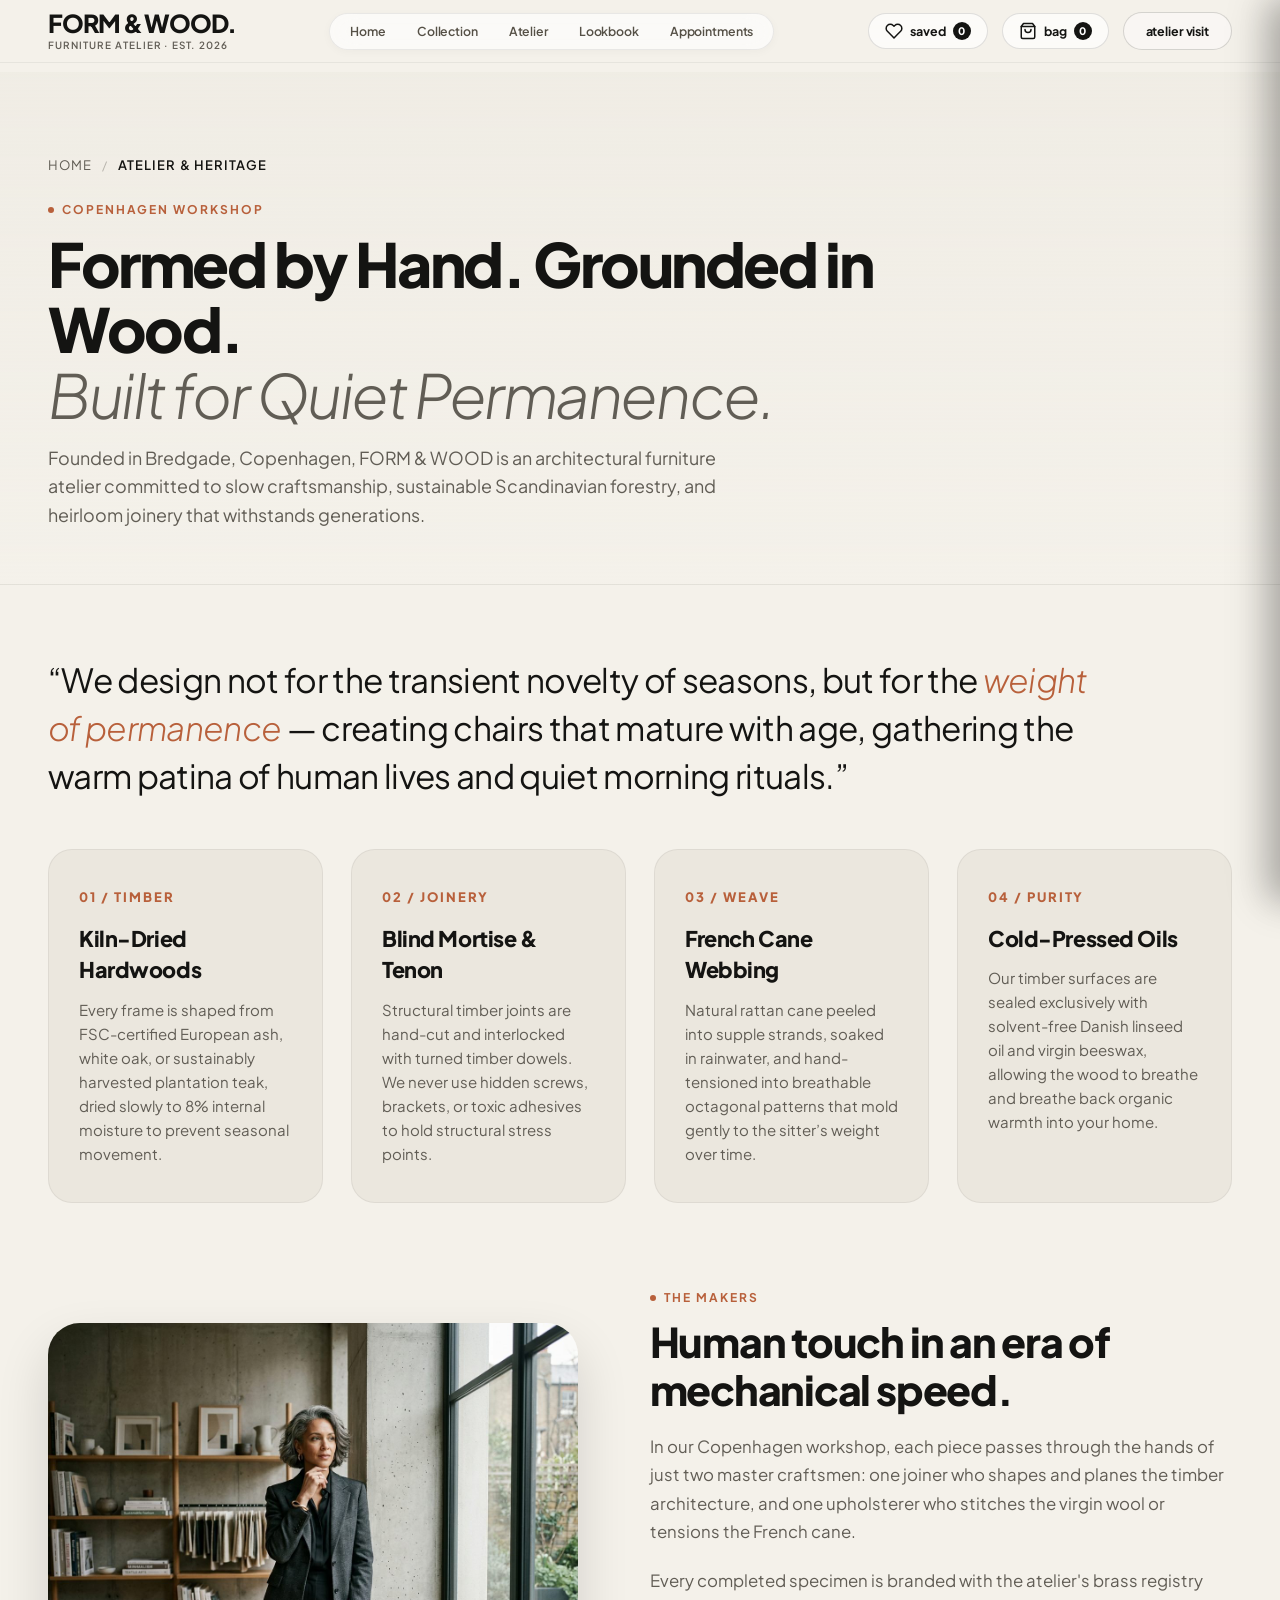
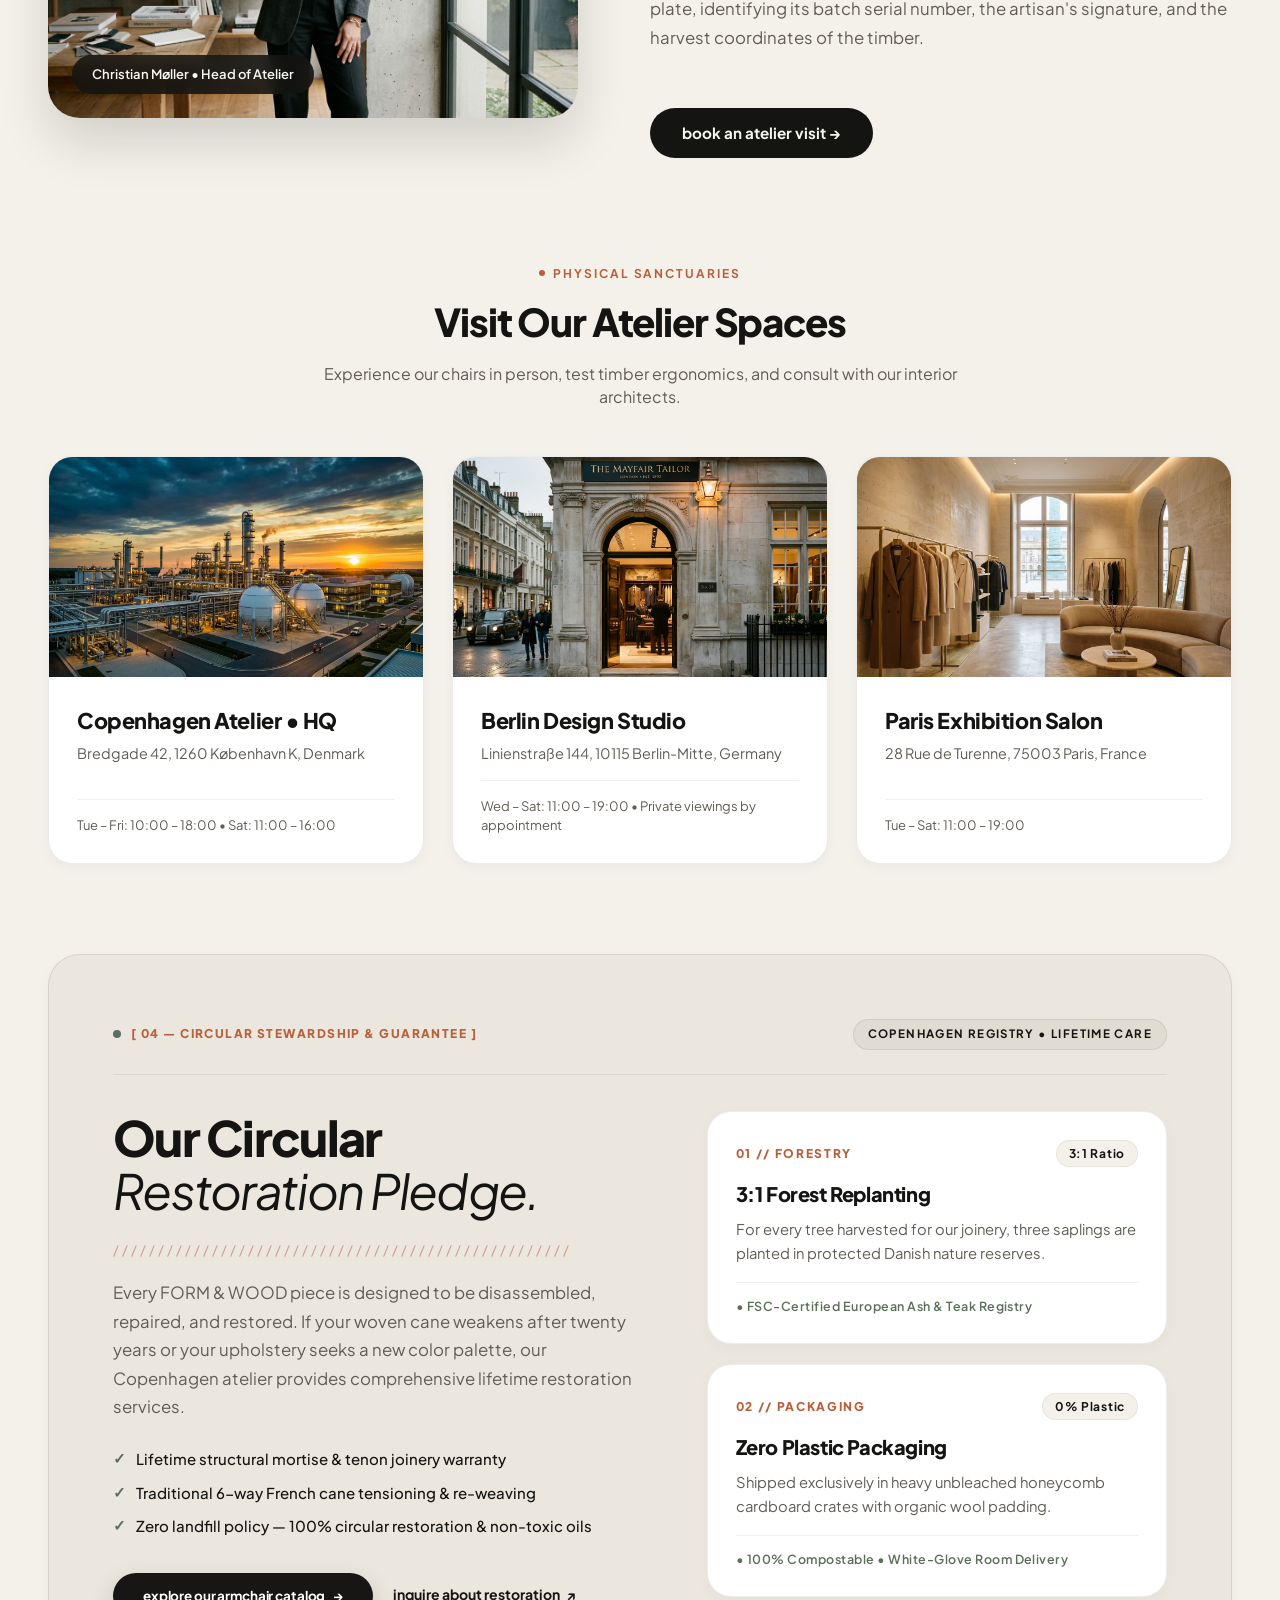
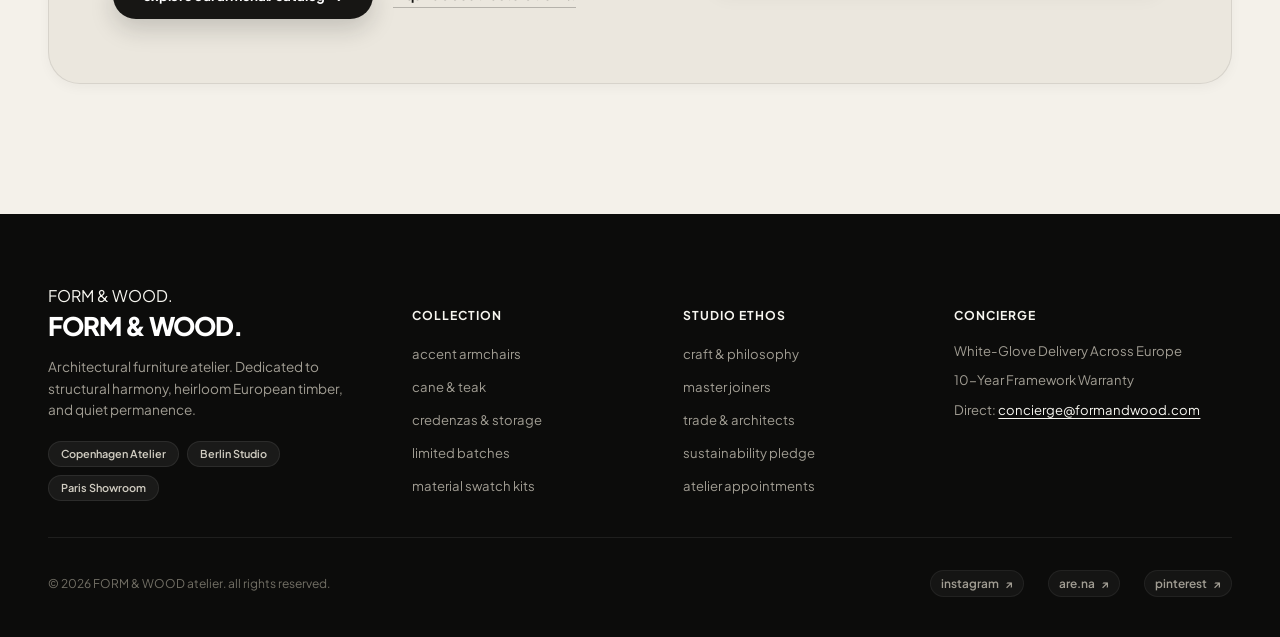
==== commit b5cb9b00: "Refactor container layout architecture, enhance mobile drawer & header responsiveness, and polish UI" ====
--- a/about.html
+++ b/about.html
@@ -24,8 +24,8 @@
     <!-- Stylesheets -->
     <link rel="stylesheet" href="css/owl.carousel.min.css">
     <link rel="stylesheet" href="css/owl.theme.default.min.css">
-    <link rel="stylesheet" href="css/style.css?v=5.3">
-    <link rel="stylesheet" href="css/pages.css?v=1.0">
+    <link rel="stylesheet" href="css/style.css?v=6.0">
+    <link rel="stylesheet" href="css/pages.css?v=2.0">
 </head>
 
 <body>
@@ -61,7 +61,7 @@
                         <span class="bag-count wishlist-count-badge" id="wishlistCountBadge">0</span>
                     </a>
 
-                    <button type="button" class="nav-bag-btn" id="openCartBtn" aria-label="Open Shopping Bag">
+                    <a href="cart.html" class="nav-bag-btn" id="openCartBtn" aria-label="Open Shopping Bag" title="Shopping Bag" style="text-decoration:none;">
                         <span class="bag-icon">
                             <svg width="18" height="18" viewBox="0 0 24 24" fill="none" stroke="currentColor"
                                 stroke-width="2" stroke-linecap="round" stroke-linejoin="round">
@@ -72,7 +72,7 @@
                         </span>
                         <span class="bag-label">bag</span>
                         <span class="bag-count" id="cartCountBadge">0</span>
-                    </button>
+                    </a>
                     <a href="contact.html" class="nav-contact-pill">atelier visit</a>
                     <button type="button" class="mobile-toggle" id="mobileMenuBtn" aria-label="Toggle navigation menu">
                         <span class="bar"></span>
@@ -99,6 +99,10 @@
                 <li><a href="cart.html" class="mobile-nav-link">Full Shopping Bag</a></li>
                 <li><a href="wishlist.html" class="mobile-nav-link">Saved Pieces</a></li>
             </ul>
+        </div>
+        <div class="mobile-drawer-footer">
+            <p>handcrafted furniture &bull; bespoke commissions</p>
+            <a href="mailto:concierge@formandwood.com">concierge@formandwood.com</a>
         </div>
     </div>
 
@@ -123,8 +127,9 @@
         </section>
 
         <!-- MANIFESTO & 4 PILLARS -->
-        <section class="about-manifesto-section container">
-            <p class="manifesto-lead">
+        <section class="about-manifesto-section">
+            <div class="container">
+                <p class="manifesto-lead">
                 &ldquo;We design not for the transient novelty of seasons, but for the <em>weight of permanence</em> &mdash; creating chairs that mature with age, gathering the warm patina of human lives and quiet morning rituals.&rdquo;
             </p>
 
@@ -236,29 +241,95 @@
                 </div>
             </div>
 
-            <!-- SUSTAINABILITY MANIFESTO BANNER -->
-            <div class="swatch-promo-banner" style="background: #1a1e1b; margin-top: 80px;">
-                <div class="swatch-promo-content">
-                    <span class="page-eyebrow" style="color: var(--accent-sage);">The Lifetime Guarantee</span>
-                    <h3>Our Circular Restoration Pledge</h3>
-                    <p>
-                        Every FORM &amp; WOOD piece is designed to be disassembled, repaired, and restored. If your woven cane weakens after twenty years or your upholstery seeks a new color palette, our Copenhagen atelier provides lifetime restoration services.
-                    </p>
-                    <a href="shop.html" class="btn-swatch-order">
-                        <span>explore our armchair catalog</span>
-                        <span>&rarr;</span>
-                    </a>
-                </div>
-                <div style="display: flex; flex-direction: column; gap: 16px;">
-                    <div style="background: rgba(255,255,255,0.06); padding: 18px 24px; border-radius: var(--radius-md); border-left: 3px solid var(--accent-sage);">
-                        <strong style="display:block; margin-bottom: 4px; font-size: 1.05rem;">3:1 Forest Replanting</strong>
-                        <span style="color: var(--text-light-muted); font-size: 0.875rem;">For every tree harvested for our joinery, three saplings are planted in protected Danish nature reserves.</span>
-                    </div>
-                    <div style="background: rgba(255,255,255,0.06); padding: 18px 24px; border-radius: var(--radius-md); border-left: 3px solid var(--accent-terracotta);">
-                        <strong style="display:block; margin-bottom: 4px; font-size: 1.05rem;">Zero Plastic Packaging</strong>
-                        <span style="color: var(--text-light-muted); font-size: 0.875rem;">Shipped exclusively in heavy unbleached honeycomb cardboard crates with organic wool padding.</span>
-                    </div>
-                </div>
+            <!-- SUSTAINABILITY & CIRCULAR RESTORATION PLEDGE -->
+            <div class="pledge-editorial-section" id="sustainability">
+                <div class="pledge-inner-card">
+                    <!-- Top Archival Kicker Bar -->
+                    <div class="pledge-card-header">
+                        <div class="pledge-kicker-wrap">
+                            <span class="badge-dot" aria-hidden="true"></span>
+                            <span class="pledge-section-kicker">[ 04 &mdash; circular stewardship &amp; guarantee ]</span>
+                        </div>
+                        <div class="pledge-registry-tag">
+                            <span>Copenhagen Registry &bull; Lifetime Care</span>
+                        </div>
+                    </div>
+
+                    <div class="pledge-grid">
+                        <!-- Left Narrative Column -->
+                        <div class="pledge-narrative-col">
+                            <h2 class="pledge-editorial-title">
+                                Our Circular<br>
+                                <em>Restoration Pledge.</em>
+                            </h2>
+                            <div class="pledge-stripes" aria-hidden="true">
+                                ///////////////////////////////////////////////////
+                            </div>
+                            <p class="pledge-lead-text">
+                                Every FORM &amp; WOOD piece is designed to be disassembled, repaired, and restored. If your woven cane weakens after twenty years or your upholstery seeks a new color palette, our Copenhagen atelier provides comprehensive lifetime restoration services.
+                            </p>
+                            <div class="pledge-perks-list">
+                                <div class="pledge-perk-row">
+                                    <span class="perk-check">&check;</span>
+                                    <span>Lifetime structural mortise &amp; tenon joinery warranty</span>
+                                </div>
+                                <div class="pledge-perk-row">
+                                    <span class="perk-check">&check;</span>
+                                    <span>Traditional 6-way French cane tensioning &amp; re-weaving</span>
+                                </div>
+                                <div class="pledge-perk-row">
+                                    <span class="perk-check">&check;</span>
+                                    <span>Zero landfill policy &mdash; 100% circular restoration &amp; non-toxic oils</span>
+                                </div>
+                            </div>
+
+                            <div class="pledge-action-row">
+                                <a href="shop.html" class="hero-pill-cta" style="text-decoration:none;">
+                                    <span>explore our armchair catalog</span>
+                                    <span class="cta-arrow">&rarr;</span>
+                                </a>
+                                <a href="contact.html?type=restoration" class="pledge-secondary-link">
+                                    <span>inquire about restoration</span>
+                                    <span>&nearr;</span>
+                                </a>
+                            </div>
+                        </div>
+
+                        <!-- Right Column: Dual Curatorial Index Cards -->
+                        <div class="pledge-cards-col">
+                            <!-- Card 1: 3:1 Forest Replanting -->
+                            <div class="pledge-pillar-card">
+                                <div class="pledge-card-top">
+                                    <span class="pledge-card-number">01 // FORESTRY</span>
+                                    <span class="pledge-stat-pill">3:1 Ratio</span>
+                                </div>
+                                <h3 class="pledge-card-title">3:1 Forest Replanting</h3>
+                                <p class="pledge-card-desc">
+                                    For every tree harvested for our joinery, three saplings are planted in protected Danish nature reserves.
+                                </p>
+                                <div class="pledge-card-footer">
+                                    &bull; FSC-Certified European Ash &amp; Teak Registry
+                                </div>
+                            </div>
+
+                            <!-- Card 2: Zero Plastic Packaging -->
+                            <div class="pledge-pillar-card">
+                                <div class="pledge-card-top">
+                                    <span class="pledge-card-number">02 // PACKAGING</span>
+                                    <span class="pledge-stat-pill">0% Plastic</span>
+                                </div>
+                                <h3 class="pledge-card-title">Zero Plastic Packaging</h3>
+                                <p class="pledge-card-desc">
+                                    Shipped exclusively in heavy unbleached honeycomb cardboard crates with organic wool padding.
+                                </p>
+                                <div class="pledge-card-footer">
+                                    &bull; 100% Compostable &bull; White-Glove Room Delivery
+                                </div>
+                            </div>
+                        </div>
+                    </div>
+                </div>
+            </div>
             </div>
         </section>
     </main>
--- a/css/style.css
+++ b/css/style.css
@@ -130,11 +130,14 @@
   display: flex;
   justify-content: space-between;
   align-items: center;
+  gap: 12px;
 }
 
 .nav-left {
   display: flex;
   align-items: center;
+  flex-shrink: 0;
+  min-width: 0;
 }
 
 .brand-logo {
@@ -142,13 +145,16 @@
   flex-direction: column;
   text-decoration: none;
   color: var(--text-dark);
+  white-space: nowrap;
+  flex-shrink: 0;
 }
 
 .logo-main {
   font-size: 1.55rem;
   font-weight: 800;
   letter-spacing: -0.05em;
-  line-height: 1;
+  line-height: 1.05;
+  white-space: nowrap;
 }
 
 .logo-sub {
@@ -158,6 +164,7 @@
   letter-spacing: 0.12em;
   color: var(--text-muted);
   margin-top: 2px;
+  white-space: nowrap;
 }
 
 .nav-center-links {
@@ -335,17 +342,20 @@
   position: fixed;
   top: 0;
   right: 0;
-  width: min(320px, 86vw);
+  width: min(340px, 86vw);
   height: 100%;
+  height: 100dvh;
   background: var(--bg-cream);
   z-index: 200;
   padding: 32px 28px;
   display: flex;
   flex-direction: column;
-  justify-content: space-between;
+  justify-content: flex-start;
   box-shadow: -10px 0 30px rgba(0, 0, 0, 0.15);
   transform: translateX(100%);
   transition: transform 0.4s cubic-bezier(0.2, 0.8, 0.2, 1);
+  overflow-y: auto;
+  -webkit-overflow-scrolling: touch;
 }
 
 .mobile-drawer.open {
@@ -356,22 +366,40 @@
   display: flex;
   justify-content: space-between;
   align-items: center;
-  margin-bottom: 32px;
+  margin-bottom: 28px;
+  padding-bottom: 20px;
+  border-bottom: 1px solid rgba(20, 20, 18, 0.08);
+  flex-shrink: 0;
 }
 
 .mobile-drawer-title {
-  font-size: 1.4rem;
+  font-size: 1.35rem;
   font-weight: 800;
   letter-spacing: -0.04em;
+  color: var(--text-dark);
 }
 
 .drawer-close-btn {
   background: none;
   border: none;
-  font-size: 2rem;
+  font-size: 1.85rem;
   line-height: 1;
   cursor: pointer;
   color: var(--text-dark);
+  padding: 4px;
+  transition: transform 0.2s ease, color 0.2s ease;
+}
+
+.drawer-close-btn:hover {
+  color: var(--accent-terracotta);
+  transform: rotate(90deg);
+}
+
+.mobile-drawer-body {
+  flex: 1 0 auto;
+  display: flex;
+  flex-direction: column;
+  margin-bottom: 28px;
 }
 
 .mobile-nav-list {
@@ -379,6 +407,8 @@
   display: flex;
   flex-direction: column;
   gap: 18px;
+  margin: 0;
+  padding: 0;
 }
 
 .mobile-nav-link {
@@ -387,22 +417,38 @@
   color: var(--text-dark);
   text-decoration: none;
   letter-spacing: -0.02em;
+  display: inline-flex;
+  align-items: center;
+  transition: color 0.2s ease, transform 0.2s ease;
+}
+
+.mobile-nav-link:hover,
+.mobile-nav-link.active {
+  color: var(--accent-terracotta);
+  transform: translateX(4px);
 }
 
 .mobile-drawer-footer {
-  font-size: 0.76rem;
+  margin-top: auto;
+  font-size: 0.8rem;
   color: var(--text-muted);
   display: flex;
   flex-direction: column;
-  gap: 6px;
-  border-top: 1px solid rgba(20, 20, 18, 0.1);
+  gap: 8px;
+  border-top: 1px solid rgba(20, 20, 18, 0.08);
   padding-top: 20px;
+  flex-shrink: 0;
 }
 
 .mobile-drawer-footer a {
   color: var(--text-dark);
   font-weight: 600;
   text-decoration: none;
+  transition: color 0.2s ease;
+}
+
+.mobile-drawer-footer a:hover {
+  color: var(--accent-terracotta);
 }
 
 /* =========================================
@@ -1295,16 +1341,21 @@
   text-decoration: none;
   color: var(--text-dark);
   transition: var(--transition);
+  cursor: default;
+  user-select: auto;
+  border: 1px solid rgba(255, 255, 255, 0.08);
+  position: relative;
+}
+
+.chairs-carousel .chair-card {
   cursor: grab;
   user-select: none;
-  border: 1px solid rgba(255, 255, 255, 0.08);
-  position: relative;
 }
 
 .chair-card:hover {
   transform: translateY(-8px);
   background-color: #ebe7de;
-  box-shadow: 0 26px 52px rgba(0, 0, 0, 0.6);
+  box-shadow: 0 20px 40px rgba(0, 0, 0, 0.12);
 }
 
 .chair-card-image-wrap {
@@ -1335,10 +1386,13 @@
   z-index: 2;
 }
 
-.chair-wishlist-btn {
+.chair-card-image-wrap .chair-wishlist-btn {
   position: absolute;
   top: 14px;
   right: 14px;
+}
+
+.chair-wishlist-btn {
   width: 36px;
   height: 36px;
   border-radius: 50%;
@@ -4636,6 +4690,38 @@
 
 /* 2. Tablets (Landscape & Portrait <= 992px) */
 @media (max-width: 992px) {
+  /* Header: Show icon without text on small screens */
+  .nav-bag-btn .bag-label {
+    display: none !important;
+  }
+
+  .nav-bag-btn {
+    padding: 7px 11px;
+    gap: 7px;
+    height: 38px;
+    width: auto;
+    min-width: auto;
+    border-radius: var(--radius-pill);
+    display: inline-flex;
+    align-items: center;
+    justify-content: center;
+  }
+
+  .nav-bag-btn .bag-icon {
+    display: flex;
+    align-items: center;
+    justify-content: center;
+  }
+
+  .nav-bag-btn .bag-icon svg {
+    width: 17px;
+    height: 17px;
+  }
+
+  .nav-actions {
+    gap: 10px;
+    align-items: center;
+  }
 
   /* 1. Hero Section */
   .hero-section {
@@ -5166,26 +5252,155 @@
   }
 }
 
-/* 4. Mobile Phones (<= 480px) */
-@media (max-width: 480px) {
-  /* Header */
+/* 4. Mobile Phones (<= 640px) - Header Architecture */
+@media (max-width: 640px) {
+  .header-container {
+    padding-top: 8px;
+    padding-bottom: 8px;
+  }
+
+  .navbar {
+    gap: 10px;
+  }
+
+  .nav-left {
+    flex-shrink: 0;
+    min-width: 0;
+  }
+
+  .brand-logo {
+    white-space: nowrap;
+    flex-shrink: 0;
+  }
+
   .brand-logo .logo-main {
-    font-size: 1.35rem;
+    font-size: clamp(1.15rem, 4.4vw, 1.35rem);
+    letter-spacing: -0.04em;
+    line-height: 1.08;
+    white-space: nowrap;
   }
 
   .brand-logo .logo-sub {
-    font-size: 0.58rem;
-  }
-
+    font-size: clamp(0.48rem, 1.8vw, 0.56rem);
+    letter-spacing: 0.08em;
+    white-space: nowrap;
+    margin-top: 2px;
+  }
+
+  .nav-actions {
+    gap: 8px;
+    flex-shrink: 0;
+    align-items: center;
+  }
+
+  /* Compact icon pill without text */
   .nav-bag-btn {
-    padding: 6px 12px;
-    font-size: 0.74rem;
+    width: auto;
+    min-width: auto;
+    height: 36px;
+    padding: 6px 10px;
+    border-radius: var(--radius-pill);
+    display: inline-flex;
+    align-items: center;
+    justify-content: center;
+    gap: 6px;
+    background: rgba(255, 255, 255, 0.75);
+    border: 1px solid rgba(20, 20, 18, 0.12);
+    box-shadow: 0 1px 4px rgba(20, 20, 18, 0.04);
+    transition: all 0.2s ease;
+  }
+
+  .nav-bag-btn:hover,
+  .nav-bag-btn:active {
+    background: #ffffff;
+    border-color: var(--text-dark);
+    transform: scale(0.96);
+  }
+
+  .nav-bag-btn .bag-label {
+    display: none !important;
+  }
+
+  .nav-bag-btn .bag-icon {
+    display: flex;
+    align-items: center;
+    justify-content: center;
+  }
+
+  .nav-bag-btn .bag-icon svg {
+    width: 16px;
+    height: 16px;
+  }
+
+  .nav-bag-btn .bag-count {
+    position: static;
+    min-width: 18px;
+    height: 18px;
+    padding: 0 4px;
+    border-radius: 50%;
+    font-size: 0.65rem;
+    font-weight: 800;
+    line-height: 18px;
+    border: none;
+    box-shadow: none;
+    display: inline-flex;
+    align-items: center;
+    justify-content: center;
   }
 
   .mobile-toggle {
     width: 36px;
     height: 36px;
-    padding: 8px;
+    border-radius: 50%;
+    padding: 9px;
+    background: rgba(255, 255, 255, 0.75);
+    border: 1px solid rgba(20, 20, 18, 0.12);
+    box-shadow: 0 1px 4px rgba(20, 20, 18, 0.04);
+    display: flex;
+    flex-direction: column;
+    justify-content: center;
+    gap: 4px;
+    align-items: center;
+    transition: all 0.2s ease;
+  }
+
+  .mobile-toggle:hover,
+  .mobile-toggle:active {
+    background: #ffffff;
+    border-color: var(--text-dark);
+    transform: scale(0.96);
+  }
+}
+
+/* 4b. Mobile Phones (<= 480px) */
+@media (max-width: 480px) {
+  .brand-logo .logo-main {
+    font-size: clamp(1.12rem, 4.2vw, 1.28rem);
+  }
+
+  .brand-logo .logo-sub {
+    font-size: 0.52rem;
+  }
+
+  .nav-actions {
+    gap: 7px;
+  }
+
+  .nav-bag-btn {
+    padding: 5px 9px;
+    gap: 5px;
+    height: 35px;
+  }
+
+  .mobile-toggle {
+    width: 35px;
+    height: 35px;
+    min-width: 35px;
+  }
+
+  .nav-bag-btn .bag-icon svg {
+    width: 15px;
+    height: 15px;
   }
 
   /* Hero Section */
@@ -5410,12 +5625,50 @@
 
 /* 5. Extra Compact Screens (<= 360px) */
 @media (max-width: 360px) {
+  .header-container {
+    padding-top: 6px;
+    padding-bottom: 6px;
+  }
+
   .hero-giant-word {
     font-size: 2rem;
   }
 
   .brand-logo .logo-main {
-    font-size: 1.2rem;
+    font-size: 1.05rem;
+  }
+
+  .brand-logo .logo-sub {
+    font-size: 0.46rem;
+    letter-spacing: 0.06em;
+  }
+
+  .nav-actions {
+    gap: 5px;
+  }
+
+  .nav-bag-btn {
+    padding: 4px 7px;
+    gap: 4px;
+    height: 32px;
+  }
+
+  .mobile-toggle {
+    width: 32px;
+    height: 32px;
+    min-width: 32px;
+    padding: 7px;
+  }
+
+  .nav-bag-btn .bag-icon svg {
+    width: 14px;
+    height: 14px;
+  }
+
+  .nav-bag-btn .bag-count {
+    min-width: 16px;
+    height: 16px;
+    font-size: 0.58rem;
   }
 
   .hero-featured-image {
--- a/css/pages.css
+++ b/css/pages.css
@@ -14,6 +14,14 @@
   position: relative;
 }
 
+.breadcrumbs-section {
+  padding-top: clamp(24px, 4vw, 36px);
+}
+
+.checkout-breadcrumbs-section {
+  padding-top: clamp(28px, 4vw, 40px);
+}
+
 .breadcrumbs {
   display: flex;
   align-items: center;
@@ -93,13 +101,21 @@
 /* --------------------------------------------------------------------------
    2. SHOP / COLLECTION PAGE STYLES
    -------------------------------------------------------------------------- */
+.shop-main-section {
+  padding: clamp(16px, 3vw, 24px) 0 clamp(60px, 8vw, 100px);
+}
+
 .shop-toolbar {
-  padding: 24px 0 32px;
+  padding: 20px 0 26px;
   border-bottom: 1px solid rgba(20, 20, 18, 0.08);
-  margin-bottom: 40px;
-}
-
-.shop-controls-grid {
+  margin-bottom: 36px;
+  display: flex;
+  flex-direction: column;
+  gap: 18px;
+}
+
+/* Row 1: Primary Category Filters & Status */
+.shop-toolbar-primary {
   display: flex;
   justify-content: space-between;
   align-items: center;
@@ -141,21 +157,48 @@
   border-color: var(--text-dark);
 }
 
-.shop-search-sort {
-  display: flex;
-  align-items: center;
-  gap: 12px;
+.shop-toolbar-status {
+  display: inline-flex;
+  align-items: center;
+  gap: 8px;
+  font-size: 0.75rem;
+  font-weight: 700;
+  letter-spacing: 0.08em;
+  text-transform: uppercase;
+  color: var(--text-muted);
+  background: rgba(20, 20, 18, 0.04);
+  padding: 6px 14px;
+  border-radius: var(--radius-pill);
+  border: 1px solid rgba(20, 20, 18, 0.06);
+  white-space: nowrap;
+}
+
+.shop-toolbar-status .badge-dot {
+  width: 6px;
+  height: 6px;
+  border-radius: 50%;
+  background: var(--accent-sage);
+}
+
+/* Row 2: Secondary Utilities (Search + Live Counter + Sort) */
+.shop-toolbar-secondary {
+  display: flex;
+  justify-content: space-between;
+  align-items: center;
+  gap: 20px;
   flex-wrap: wrap;
+  padding-top: 18px;
+  border-top: 1px dashed rgba(20, 20, 18, 0.08);
 }
 
 .search-input-wrap {
   position: relative;
-  min-width: 220px;
+  width: clamp(320px, 36vw, 440px);
 }
 
 .search-input-wrap svg {
   position: absolute;
-  left: 14px;
+  left: 16px;
   top: 50%;
   transform: translateY(-50%);
   color: var(--text-muted);
@@ -167,7 +210,7 @@
   background: #ffffff;
   border: 1px solid rgba(20, 20, 18, 0.12);
   border-radius: var(--radius-pill);
-  padding: 9px 16px 9px 38px;
+  padding: 10px 38px 10px 42px;
   font-family: inherit;
   font-size: 0.875rem;
   color: var(--text-dark);
@@ -180,6 +223,176 @@
   box-shadow: 0 0 0 3px rgba(20, 20, 18, 0.08);
 }
 
+.search-clear-btn {
+  position: absolute;
+  right: 14px;
+  top: 50%;
+  transform: translateY(-50%);
+  background: none;
+  border: none;
+  color: var(--text-muted);
+  font-size: 1.15rem;
+  cursor: pointer;
+  padding: 0 4px;
+  line-height: 1;
+  transition: color 0.2s ease;
+}
+
+.search-clear-btn:hover {
+  color: var(--text-dark);
+}
+
+.shop-secondary-right {
+  display: flex;
+  align-items: center;
+  gap: 24px;
+  flex-wrap: wrap;
+}
+
+.results-count-pill {
+  font-size: 0.8125rem;
+  color: var(--text-muted);
+  font-weight: 500;
+  white-space: nowrap;
+}
+
+.shop-sort-wrap {
+  display: inline-flex;
+  align-items: center;
+  gap: 10px;
+}
+
+.sort-prefix {
+  font-size: 0.8125rem;
+  font-weight: 600;
+  color: var(--text-muted);
+  text-transform: uppercase;
+  letter-spacing: 0.04em;
+  white-space: nowrap;
+}
+
+/* --------------------------------------------------------------------------
+   CUSTOM ATELIER SELECT DROPDOWN (Matches FORM & WOOD Design Language)
+   -------------------------------------------------------------------------- */
+.custom-select-wrap {
+  position: relative;
+  display: inline-block;
+  user-select: none;
+}
+
+.custom-select-trigger {
+  display: inline-flex;
+  align-items: center;
+  justify-content: space-between;
+  gap: 14px;
+  background: #ffffff;
+  border: 1px solid rgba(20, 20, 18, 0.12);
+  border-radius: var(--radius-pill);
+  padding: 9px 18px 9px 20px;
+  font-family: inherit;
+  font-size: 0.875rem;
+  color: var(--text-dark);
+  font-weight: 500;
+  cursor: pointer;
+  outline: none;
+  transition: all 0.22s ease;
+  white-space: nowrap;
+  box-shadow: 0 1px 3px rgba(20, 20, 18, 0.04);
+}
+
+.custom-select-trigger:hover {
+  border-color: var(--text-dark);
+  background: #fdfcf9;
+}
+
+.custom-select-wrap.is-open .custom-select-trigger,
+.custom-select-trigger:focus-visible {
+  border-color: var(--text-dark);
+  box-shadow: 0 0 0 3px rgba(20, 20, 18, 0.08);
+  background: #ffffff;
+}
+
+.custom-select-chevron {
+  width: 14px;
+  height: 14px;
+  color: var(--text-dark);
+  transition: transform 0.25s cubic-bezier(0.2, 0.8, 0.2, 1);
+  flex-shrink: 0;
+}
+
+.custom-select-wrap.is-open .custom-select-chevron {
+  transform: rotate(180deg);
+}
+
+.custom-select-dropdown {
+  position: absolute;
+  top: calc(100% + 8px);
+  right: 0;
+  min-width: 220px;
+  background: #ffffff;
+  border: 1px solid rgba(20, 20, 18, 0.08);
+  border-radius: 18px;
+  padding: 6px;
+  box-shadow: 0 18px 38px rgba(20, 20, 18, 0.12), 0 4px 10px rgba(20, 20, 18, 0.04);
+  opacity: 0;
+  visibility: hidden;
+  transform: translateY(-6px) scale(0.98);
+  transform-origin: top right;
+  transition: opacity 0.22s cubic-bezier(0.2, 0.8, 0.2, 1), 
+              transform 0.22s cubic-bezier(0.2, 0.8, 0.2, 1), 
+              visibility 0.22s;
+  z-index: 120;
+}
+
+.custom-select-wrap.is-open .custom-select-dropdown {
+  opacity: 1;
+  visibility: visible;
+  transform: translateY(0) scale(1);
+}
+
+.custom-select-option {
+  display: flex;
+  align-items: center;
+  justify-content: space-between;
+  gap: 12px;
+  padding: 10px 14px;
+  border-radius: 12px;
+  font-size: 0.875rem;
+  font-weight: 500;
+  color: #38352e;
+  cursor: pointer;
+  outline: none;
+  transition: background-color 0.15s ease, color 0.15s ease;
+}
+
+.custom-select-option:hover,
+.custom-select-option:focus-visible {
+  background: rgba(20, 20, 18, 0.05);
+  color: var(--text-dark);
+}
+
+.custom-select-option.selected {
+  background: var(--bg-card); /* Matches the warm cream of cards #f1eee7 */
+  color: var(--text-dark);
+  font-weight: 700;
+}
+
+.custom-select-check {
+  width: 14px;
+  height: 14px;
+  color: var(--accent-terracotta);
+  opacity: 0;
+  transform: scale(0.6);
+  transition: opacity 0.2s ease, transform 0.2s cubic-bezier(0.2, 0.8, 0.2, 1);
+  flex-shrink: 0;
+}
+
+.custom-select-option.selected .custom-select-check {
+  opacity: 1;
+  transform: scale(1);
+}
+
+/* Fallback native select styling */
 .shop-sort-select {
   background: #ffffff;
   border: 1px solid rgba(20, 20, 18, 0.12);
@@ -202,6 +415,18 @@
   border-color: var(--text-dark);
 }
 
+.sr-only {
+  position: absolute;
+  width: 1px;
+  height: 1px;
+  padding: 0;
+  margin: -1px;
+  overflow: hidden;
+  clip: rect(0, 0, 0, 0);
+  white-space: nowrap;
+  border: 0;
+}
+
 .shop-results-bar {
   display: flex;
   justify-content: space-between;
@@ -209,13 +434,33 @@
   margin-bottom: 28px;
   font-size: 0.875rem;
   color: var(--text-muted);
-}
-
+  width: 100%;
+}
+
+/* ==========================================================================
+   ATELIER SHOP GRID (USES THE EXACT SAME CARD DESIGN SYSTEM AS INDEX.HTML)
+   ========================================================================== */
 .shop-grid {
   display: grid;
-  grid-template-columns: repeat(auto-fill, minmax(290px, 1fr));
-  gap: 32px 24px;
+  grid-template-columns: repeat(3, 1fr);
+  gap: 24px;
   margin-bottom: 60px;
+  width: 100%;
+  clear: both;
+}
+
+@media (max-width: 1024px) {
+  .shop-grid {
+    grid-template-columns: repeat(2, 1fr);
+    gap: 20px;
+  }
+}
+
+@media (max-width: 680px) {
+  .shop-grid {
+    grid-template-columns: 1fr;
+    gap: 20px;
+  }
 }
 
 /* Material Swatch Banner in Shop */
@@ -299,7 +544,7 @@
    3. PRODUCT DETAIL PAGE STYLES
    -------------------------------------------------------------------------- */
 .product-detail-section {
-  padding: 40px 0 80px;
+  padding: clamp(20px, 3.5vw, 36px) 0 clamp(48px, 6vw, 72px);
 }
 
 .product-detail-grid {
@@ -356,11 +601,14 @@
 
 .product-thumbnails-reel {
   display: grid;
-  grid-template-columns: repeat(4, 1fr);
-  gap: 12px;
+  grid-template-columns: repeat(4, minmax(0, 1fr));
+  gap: clamp(8px, 1.8vw, 14px);
+  width: 100%;
 }
 
 .thumb-btn {
+  width: 100%;
+  max-width: 100%;
   aspect-ratio: 1 / 1;
   border-radius: var(--radius-sm);
   overflow: hidden;
@@ -429,7 +677,8 @@
 .product-price-row {
   display: flex;
   align-items: baseline;
-  gap: 14px;
+  flex-wrap: wrap;
+  gap: 10px 16px;
   margin-bottom: 20px;
   padding-bottom: 20px;
   border-bottom: 1px solid rgba(20, 20, 18, 0.08);
@@ -462,6 +711,9 @@
 .option-group-label {
   display: flex;
   justify-content: space-between;
+  align-items: baseline;
+  flex-wrap: wrap;
+  gap: 4px 12px;
   font-size: 0.875rem;
   font-weight: 700;
   color: var(--text-dark);
@@ -590,8 +842,11 @@
 }
 
 .btn-wishlist-detail {
-  width: 52px;
-  height: 52px;
+  position: relative !important;
+  top: auto !important;
+  right: auto !important;
+  width: 52px !important;
+  height: 52px !important;
   border-radius: 50%;
   border: 1px solid rgba(20, 20, 18, 0.16);
   background: #ffffff;
@@ -600,18 +855,27 @@
   align-items: center;
   justify-content: center;
   cursor: pointer;
+  flex-shrink: 0;
+  box-shadow: 0 4px 12px rgba(20, 20, 18, 0.06);
   transition: all 0.2s ease;
 }
 
 .btn-wishlist-detail:hover {
   border-color: var(--accent-terracotta);
   color: var(--accent-terracotta);
+  transform: translateY(-1px);
+  box-shadow: 0 6px 16px rgba(20, 20, 18, 0.1);
 }
 
 .btn-wishlist-detail.active {
   background: var(--accent-terracotta);
   border-color: var(--accent-terracotta);
   color: #ffffff;
+}
+
+.btn-wishlist-detail.active svg {
+  fill: #ffffff;
+  stroke: #ffffff;
 }
 
 /* Trust Perks List */
@@ -627,15 +891,17 @@
 
 .perk-row {
   display: flex;
-  align-items: center;
+  align-items: flex-start;
   gap: 12px;
   font-size: 0.875rem;
   color: var(--text-dark);
+  line-height: 1.5;
 }
 
 .perk-row svg {
   color: var(--accent-sage);
   flex-shrink: 0;
+  margin-top: 3px;
 }
 
 /* Accordions for Specs */
@@ -674,15 +940,54 @@
 }
 
 .accordion-body {
-  display: none;
-  padding-bottom: 22px;
+  max-height: 0;
+  overflow: hidden;
+  opacity: 0;
+  padding-bottom: 0;
   font-size: 0.9rem;
   line-height: 1.65;
   color: var(--text-muted);
+  transition: max-height 0.35s cubic-bezier(0.2, 0.8, 0.2, 1),
+              opacity 0.25s ease,
+              padding-bottom 0.35s ease;
 }
 
 .accordion-item.active .accordion-body {
-  display: block;
+  max-height: 340px;
+  opacity: 1;
+  padding-bottom: 22px;
+}
+
+/* Related Atelier Pieces Section */
+.product-related-section {
+  padding: clamp(48px, 6vw, 80px) 0 clamp(60px, 8vw, 100px);
+}
+
+.related-section-header {
+  margin-bottom: 32px;
+  display: flex;
+  justify-content: space-between;
+  align-items: flex-end;
+  flex-wrap: wrap;
+  gap: 16px;
+}
+
+.related-section-title {
+  font-size: clamp(1.8rem, 3vw, 2.4rem);
+  font-weight: 800;
+  letter-spacing: -0.03em;
+  color: var(--text-dark);
+}
+
+.related-catalog-link {
+  font-weight: 700;
+  color: var(--text-dark);
+  text-decoration: none;
+  transition: color 0.2s ease;
+}
+
+.related-catalog-link:hover {
+  color: var(--accent-terracotta);
 }
 
 /* --------------------------------------------------------------------------
@@ -853,11 +1158,15 @@
 /* --------------------------------------------------------------------------
    5. CONTACT & ATELIER APPOINTMENTS
    -------------------------------------------------------------------------- */
+.contact-main-section {
+  padding: clamp(20px, 3vw, 36px) 0 clamp(60px, 8vw, 100px);
+}
+
 .contact-layout-grid {
   display: grid;
   grid-template-columns: 1fr 1.3fr;
   gap: clamp(36px, 6vw, 72px);
-  margin: 60px 0 100px;
+  margin: 30px 0 70px;
   align-items: start;
 }
 
@@ -1343,6 +1652,23 @@
    RESPONSIVE MEDIA QUERIES
    -------------------------------------------------------------------------- */
 @media (max-width: 992px) {
+  /* Header: Show icon without text on small screens */
+  .nav-bag-btn .bag-label {
+    display: none !important;
+  }
+
+  .nav-bag-btn {
+    padding: 7px 11px;
+    gap: 7px;
+    height: 38px;
+    width: auto;
+    min-width: auto;
+    border-radius: var(--radius-pill);
+    display: inline-flex;
+    align-items: center;
+    justify-content: center;
+  }
+
   .product-detail-grid,
   .cart-layout-grid,
   .checkout-grid,
@@ -1376,14 +1702,41 @@
   }
 }
 
-@media (max-width: 640px) {
-  .shop-controls-grid {
+@media (max-width: 860px) {
+  .shop-toolbar-secondary {
     flex-direction: column;
     align-items: stretch;
+    gap: 16px;
   }
 
   .search-input-wrap {
-    min-width: 100%;
+    width: 100%;
+  }
+
+  .shop-secondary-right {
+    justify-content: space-between;
+    width: 100%;
+  }
+}
+
+@media (max-width: 640px) {
+  .shop-toolbar-primary {
+    flex-direction: column;
+    align-items: flex-start;
+    gap: 14px;
+  }
+
+  .filter-pills-group {
+    width: 100%;
+    overflow-x: auto;
+    padding-bottom: 6px;
+    flex-wrap: nowrap;
+    -webkit-overflow-scrolling: touch;
+    scrollbar-width: none;
+  }
+
+  .filter-pills-group::-webkit-scrollbar {
+    display: none;
   }
 
   .form-row-2 {
@@ -1393,4 +1746,269 @@
   .payment-options-grid {
     grid-template-columns: 1fr;
   }
-}
+
+  /* Mobile Action Row: Ergonomic full-width add button */
+  .action-row {
+    display: grid;
+    grid-template-columns: auto 52px;
+    align-items: center;
+    justify-content: space-between;
+    gap: 12px;
+  }
+
+  .action-row .qty-control {
+    grid-column: 1 / 2;
+  }
+
+  .action-row .btn-wishlist-detail {
+    grid-column: 2 / 3;
+    justify-self: end;
+  }
+
+  .action-row .btn-add-atelier-bag {
+    grid-column: 1 / -1;
+    width: 100%;
+    min-width: 0;
+    justify-content: center;
+    padding: 16px 20px;
+    order: 3;
+  }
+}
+
+/* ==========================================================================
+   CIRCULAR RESTORATION PLEDGE SECTION (ABOUT PAGE & SUSTAINABILITY)
+   Matches the organic Scandinavian architectural design system of FORM & WOOD
+   ========================================================================== */
+.pledge-editorial-section {
+  margin: 90px 0 60px;
+  width: 100%;
+}
+
+.pledge-inner-card {
+  background: var(--bg-cream-card);
+  border: 1px solid rgba(20, 20, 18, 0.09);
+  border-radius: var(--radius-xl);
+  padding: clamp(36px, 5vw, 64px);
+  box-shadow: var(--shadow-sm);
+  position: relative;
+  overflow: hidden;
+}
+
+.pledge-card-header {
+  display: flex;
+  justify-content: space-between;
+  align-items: center;
+  padding-bottom: 24px;
+  margin-bottom: 36px;
+  border-bottom: 1px solid rgba(20, 20, 18, 0.08);
+  flex-wrap: wrap;
+  gap: 16px;
+}
+
+.pledge-kicker-wrap {
+  display: inline-flex;
+  align-items: center;
+  gap: 10px;
+}
+
+.pledge-kicker-wrap .badge-dot {
+  width: 8px;
+  height: 8px;
+  border-radius: 50%;
+  background: var(--accent-sage);
+  display: inline-block;
+}
+
+.pledge-section-kicker {
+  font-size: 0.75rem;
+  font-weight: 800;
+  letter-spacing: 0.12em;
+  text-transform: uppercase;
+  color: var(--accent-terracotta);
+}
+
+.pledge-registry-tag {
+  display: inline-flex;
+  align-items: center;
+  gap: 8px;
+  font-size: 0.72rem;
+  font-weight: 700;
+  letter-spacing: 0.12em;
+  text-transform: uppercase;
+  color: var(--text-dark);
+  background: rgba(20, 20, 18, 0.05);
+  padding: 6px 14px;
+  border-radius: var(--radius-pill);
+  border: 1px solid rgba(20, 20, 18, 0.08);
+}
+
+.pledge-grid {
+  display: grid;
+  grid-template-columns: 1.15fr 1fr;
+  gap: clamp(36px, 5vw, 64px);
+  align-items: start;
+}
+
+.pledge-narrative-col {
+  display: flex;
+  flex-direction: column;
+}
+
+.pledge-editorial-title {
+  font-size: clamp(2.2rem, 3.8vw, 3.2rem);
+  font-weight: 800;
+  letter-spacing: -0.035em;
+  line-height: 1.1;
+  color: var(--text-dark);
+  margin-bottom: 8px;
+}
+
+.pledge-editorial-title em {
+  font-family: inherit;
+  font-style: italic;
+  font-weight: 400;
+  color: var(--text-dark);
+}
+
+.pledge-stripes {
+  color: var(--accent-terracotta);
+  opacity: 0.55;
+  font-size: 0.85rem;
+  letter-spacing: 3px;
+  margin: 14px 0 20px;
+  user-select: none;
+}
+
+.pledge-lead-text {
+  font-size: 1.05rem;
+  line-height: 1.7;
+  color: var(--text-muted);
+  margin-bottom: 26px;
+  max-width: 560px;
+}
+
+.pledge-perks-list {
+  display: flex;
+  flex-direction: column;
+  gap: 12px;
+  margin-bottom: 36px;
+}
+
+.pledge-perk-row {
+  display: flex;
+  align-items: flex-start;
+  gap: 10px;
+  font-size: 0.9375rem;
+  color: var(--text-dark);
+  font-weight: 500;
+}
+
+.pledge-perk-row .perk-check {
+  color: var(--accent-sage);
+  font-weight: 800;
+  line-height: 1.3;
+}
+
+.pledge-action-row {
+  display: flex;
+  align-items: center;
+  gap: 20px;
+  flex-wrap: wrap;
+}
+
+.pledge-secondary-link {
+  display: inline-flex;
+  align-items: center;
+  gap: 6px;
+  font-size: 0.875rem;
+  font-weight: 700;
+  color: var(--text-dark);
+  text-decoration: none;
+  border-bottom: 1px solid rgba(20, 20, 18, 0.25);
+  padding-bottom: 2px;
+  transition: border-color 0.2s ease, color 0.2s ease;
+}
+
+.pledge-secondary-link:hover {
+  color: var(--accent-terracotta);
+  border-color: var(--accent-terracotta);
+}
+
+/* Right Column Cards */
+.pledge-cards-col {
+  display: flex;
+  flex-direction: column;
+  gap: 20px;
+}
+
+.pledge-pillar-card {
+  background: #ffffff;
+  border: 1px solid rgba(20, 20, 18, 0.08);
+  border-radius: var(--radius-lg);
+  padding: 28px 28px;
+  box-shadow: 0 4px 16px rgba(0, 0, 0, 0.03);
+  transition: transform 0.3s ease, box-shadow 0.3s ease;
+}
+
+.pledge-pillar-card:hover {
+  transform: translateY(-3px);
+  box-shadow: var(--shadow-md);
+}
+
+.pledge-card-top {
+  display: flex;
+  justify-content: space-between;
+  align-items: center;
+  margin-bottom: 12px;
+}
+
+.pledge-card-number {
+  font-size: 0.75rem;
+  font-weight: 800;
+  letter-spacing: 0.14em;
+  color: var(--accent-terracotta);
+  text-transform: uppercase;
+}
+
+.pledge-stat-pill {
+  font-size: 0.75rem;
+  font-weight: 700;
+  letter-spacing: 0.06em;
+  color: var(--text-dark);
+  background: var(--bg-cream);
+  padding: 4px 12px;
+  border-radius: var(--radius-pill);
+  border: 1px solid rgba(20, 20, 18, 0.06);
+}
+
+.pledge-card-title {
+  font-size: 1.25rem;
+  font-weight: 800;
+  letter-spacing: -0.02em;
+  color: var(--text-dark);
+  margin-bottom: 10px;
+}
+
+.pledge-card-desc {
+  font-size: 0.925rem;
+  line-height: 1.62;
+  color: var(--text-muted);
+  margin-bottom: 16px;
+}
+
+.pledge-card-footer {
+  padding-top: 14px;
+  border-top: 1px solid rgba(20, 20, 18, 0.06);
+  font-size: 0.78rem;
+  font-weight: 600;
+  letter-spacing: 0.04em;
+  color: var(--accent-sage);
+}
+
+@media (max-width: 992px) {
+  .pledge-grid {
+    grid-template-columns: 1fr;
+    gap: 36px;
+  }
+}
+
